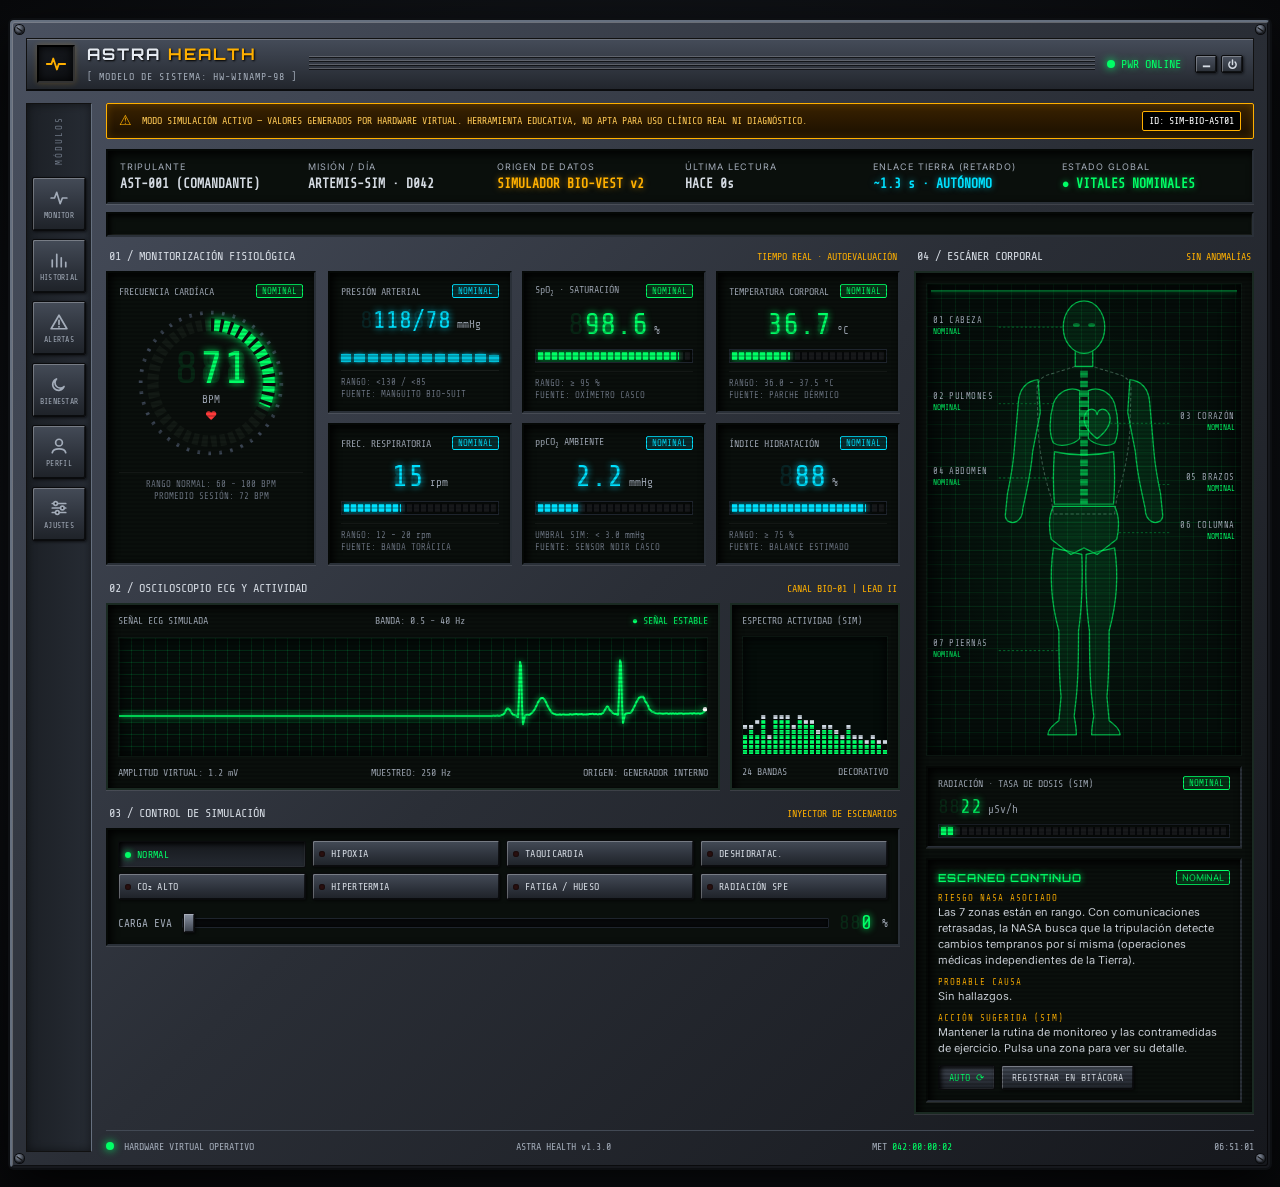
==== frontend/index.html @ 667d8ab6 "Estructura inicial del proyecto y backend FastAPI" ====
<!DOCTYPE html>
<html lang="es">
<head>
    <meta charset="UTF-8">
    <meta name="viewport" content="width=device-width, initial-scale=1.0">
    <meta name="theme-color" content="#111318">
    <title>ASTRA Health | Medical Console</title>

    <link rel="preconnect" href="https://fonts.googleapis.com">
    <link rel="preconnect" href="https://fonts.gstatic.com" crossorigin>
    <link href="https://fonts.googleapis.com/css2?family=Orbitron:wght@400;500;600;700&family=Share+Tech+Mono&family=Inter:wght@400;500;600;700&display=swap" rel="stylesheet">
    <link rel="stylesheet" href="css/styles.css">
</head>

<body>
<main class="desktop">
<section class="console" id="console">
    <i class="screw tl"></i><i class="screw tr"></i><i class="screw bl"></i><i class="screw br"></i>

    <!-- BARRA DE TÍTULO ESTILO WINAMP -->
    <header class="titlebar" id="titlebar">
        <div class="brand">
            <div class="brand-icon" aria-hidden="true">
                <svg viewBox="0 0 24 24" width="22" height="22" fill="none" stroke="currentColor" stroke-width="2" stroke-linecap="round" stroke-linejoin="round"><path d="M2 12h5l2-6 4 12 2-6h7"/></svg>
            </div>
            <div>
                <h1>ASTRA <span>HEALTH</span></h1>
                <small>[ MODELO DE SISTEMA: HW-WINAMP-98 ]</small>
            </div>
        </div>

        <div class="grip" aria-hidden="true"></div>

        <div class="titlebar-right">
            <div class="system-status">
                <span class="status-light"></span>
                <span class="green-text" id="pwr-label">PWR ONLINE</span>
            </div>
            <div class="win-buttons">
                <button class="win-btn" id="btn-shade" type="button" title="Contraer consola" aria-label="Contraer consola" aria-pressed="false">
                    <svg viewBox="0 0 12 12" width="11" height="11"><path d="M2 8h8" stroke="currentColor" stroke-width="2" fill="none"/></svg>
                </button>
                <button class="win-btn" id="btn-power" type="button" title="Encender / apagar pantallas" aria-label="Encender o apagar pantallas" aria-pressed="false">
                    <svg viewBox="0 0 12 12" width="11" height="11" fill="none" stroke="currentColor" stroke-width="1.6" stroke-linecap="round"><path d="M6 1v5"/><path d="M3.2 3.2a4 4 0 1 0 5.6 0"/></svg>
                </button>
            </div>
        </div>
    </header>

    <div class="console-workspace" id="console-workspace">

        <!-- RIEL DE MÓDULOS -->
        <nav class="module-sidebar" aria-label="Módulos del sistema">
            <span class="sidebar-label">MÓDULOS</span>

            <button class="module-button" data-module="monitoring" type="button" title="Monitoreo" aria-label="Monitoreo" aria-pressed="false">
                <svg class="module-icon" viewBox="0 0 16 16" width="18" height="18" fill="none" stroke="currentColor" stroke-width="1.5" stroke-linecap="round" stroke-linejoin="round"><path d="M1 8h3l2-5 3 10 2-5h4"/></svg>
                <span class="sidebar-text">MONITOR</span>
            </button>

            <button class="module-button" data-module="history" type="button" title="Historial" aria-label="Historial" aria-pressed="false">
                <svg class="module-icon" viewBox="0 0 16 16" width="18" height="18" fill="none" stroke="currentColor" stroke-width="1.5" stroke-linecap="round"><path d="M2 14V8M6 14V3M10 14V6M14 14V10"/></svg>
                <span class="sidebar-text">HISTORIAL</span>
            </button>

            <button class="module-button" data-module="alerts" type="button" title="Alertas" aria-label="Alertas" aria-pressed="false">
                <svg class="module-icon" viewBox="0 0 16 16" width="18" height="18" fill="none" stroke="currentColor" stroke-width="1.5" stroke-linecap="round" stroke-linejoin="round"><path d="M8 2l7 12H1z"/><path d="M8 6.5v3.5M8 12v.4"/></svg>
                <span class="sidebar-text">ALERTAS</span>
                <span class="nav-badge" id="alert-count" hidden>0</span>
            </button>

            <button class="module-button" data-module="wellbeing" type="button" title="Bienestar" aria-label="Bienestar" aria-pressed="false">
                <svg class="module-icon" viewBox="0 0 16 16" width="18" height="18" fill="none" stroke="currentColor" stroke-width="1.5" stroke-linecap="round" stroke-linejoin="round"><path d="M12.5 10.2A5.2 5.2 0 1 1 5.8 3.5a4.2 4.2 0 0 0 6.7 6.7z"/></svg>
                <span class="sidebar-text">BIENESTAR</span>
            </button>

            <button class="module-button" data-module="profile" type="button" title="Perfil" aria-label="Perfil" aria-pressed="false">
                <svg class="module-icon" viewBox="0 0 16 16" width="18" height="18" fill="none" stroke="currentColor" stroke-width="1.5" stroke-linecap="round"><circle cx="8" cy="5" r="3"/><path d="M2 14c1-4.5 11-4.5 12 0"/></svg>
                <span class="sidebar-text">PERFIL</span>
            </button>

            <button class="module-button" data-module="settings" type="button" title="Ajustes" aria-label="Ajustes" aria-pressed="false">
                <svg class="module-icon" viewBox="0 0 16 16" width="18" height="18" fill="none" stroke="currentColor" stroke-width="1.5" stroke-linecap="round"><path d="M2 4h12M2 8h12M2 12h12"/><circle cx="5" cy="4" r="1.6" fill="#15191f"/><circle cx="11" cy="8" r="1.6" fill="#15191f"/><circle cx="6.5" cy="12" r="1.6" fill="#15191f"/></svg>
                <span class="sidebar-text">AJUSTES</span>
            </button>
        </nav>

        <!-- CAJÓN LATERAL -->
        <aside class="module-drawer" id="module-drawer" aria-hidden="true" aria-labelledby="drawer-title">
            <header class="drawer-header">
                <div>
                    <small>ASTRA / MÓDULO</small>
                    <h2 id="drawer-title">MÓDULO DEL SISTEMA</h2>
                </div>
                <button class="drawer-close" id="close-drawer" type="button" aria-label="Cerrar módulo">✕</button>
            </header>
            <div class="drawer-content" id="drawer-content"></div>
            <footer class="drawer-footer">
                <span class="status-dot"></span>
                <span>MÓDULO LOCAL</span>
            </footer>
        </aside>

        <!-- PANEL PRINCIPAL -->
        <div class="console-main" id="console-main">

            <div class="simulation-banner">
                <span class="warning-icon" aria-hidden="true">⚠</span>
                <span>MODO SIMULACIÓN ACTIVO — VALORES GENERADOS POR HARDWARE VIRTUAL. HERRAMIENTA EDUCATIVA, NO APTA PARA USO CLÍNICO REAL NI DIAGNÓSTICO.</span>
                <span class="badge-source">ID: SIM-BIO-AST01</span>
            </div>

            <section class="mission-bar" aria-label="Estado de la misión">
                <div><small>TRIPULANTE</small><strong>AST-001 (COMANDANTE)</strong></div>
                <div><small>MISIÓN / DÍA</small><strong>ARTEMIS-SIM · D042</strong></div>
                <div><small>ORIGEN DE DATOS</small><strong class="amber-text">SIMULADOR BIO-VEST v2</strong></div>
                <div><small>ÚLTIMA LECTURA</small><strong id="last-sync-time">HACE 0s</strong></div>
                <div><small>ENLACE TIERRA (RETARDO)</small><strong class="blue-text">~1.3 s · AUTÓNOMO</strong></div>
                <div><small>ESTADO GLOBAL</small><strong id="global-status" class="green-text">● VITALES NOMINALES</strong></div>
            </section>

            <div class="ticker" aria-hidden="true"><div class="ticker-track" id="ticker-track"></div></div>

            <div class="dash-grid">

                <!-- COLUMNA IZQUIERDA -->
                <div class="col-left">

                    <section class="section-block">
                        <div class="section-heading">
                            <span>01 / MONITORIZACIÓN FISIOLÓGICA</span>
                            <span class="section-decoration">TIEMPO REAL · AUTOEVALUACIÓN</span>
                        </div>

                        <div class="monitoring-grid">
                            <article class="metric-card main-gauge-card" data-metric="hr">
                                <div class="metric-header-mini">
                                    <span>FRECUENCIA CARDÍACA</span>
                                    <span class="badge-status" data-badge>NOMINAL</span>
                                </div>
                                <div class="circular-gauge-container">
                                    <svg class="gauge-svg" viewBox="0 0 160 160" aria-hidden="true">
                                        <circle class="gauge-ticks" cx="80" cy="80" r="75" pathLength="100"/>
                                        <circle class="gauge-bg" cx="80" cy="80" r="62" />
                                        <circle class="gauge-progress" id="hr-gauge-circle" cx="80" cy="80" r="62" pathLength="100"/>
                                        <circle class="gauge-segments" cx="80" cy="80" r="62" pathLength="100"/>
                                    </svg>
                                    <div class="gauge-center-content">
                                        <span class="lcd lcd-xl"><span class="lcd-ghost" aria-hidden="true">888</span><span class="lcd-val" id="hr-value">72</span></span>
                                        <span class="gauge-unit">BPM</span>
                                        <span class="gauge-pulse-icon" aria-hidden="true">♥</span>
                                    </div>
                                </div>
                                <div class="metric-meta">
                                    <span>RANGO NORMAL: 60 - 100 BPM</span>
                                    <span id="hr-avg">PROMEDIO 1H: 71 BPM</span>
                                </div>
                            </article>

                            <div class="vitals-subgrid">
                                <article class="metric-card" data-metric="bp" style="--ok: var(--blue-glow)">
                                    <div class="metric-header-mini"><span>PRESIÓN ARTERIAL</span><span class="badge-status" data-badge>NOMINAL</span></div>
                                    <div class="lcd-row">
                                        <span class="lcd"><span class="lcd-ghost" aria-hidden="true">888/888</span><span class="lcd-val"><span id="bp-sys">118</span>/<span id="bp-dia">78</span></span></span>
                                        <span class="lcd-unit">mmHg</span>
                                    </div>
                                    <div class="bar-sparkline" id="bp-spark" aria-label="Tendencia sistólica"></div>
                                    <div class="metric-meta"><span>RANGO: &lt;130 / &lt;85</span><span>FUENTE: MANGUITO BIO-SUIT</span></div>
                                </article>

                                <article class="metric-card" data-metric="spo2">
                                    <div class="metric-header-mini"><span>SpO<sub>2</sub> · SATURACIÓN</span><span class="badge-status" data-badge>NOMINAL</span></div>
                                    <div class="lcd-row">
                                        <span class="lcd"><span class="lcd-ghost" aria-hidden="true">888.8</span><span class="lcd-val" data-lcd>98.5</span></span>
                                        <span class="lcd-unit">%</span>
                                    </div>
                                    <div class="seg-bar"><div class="seg-fill" data-bar></div></div>
                                    <div class="metric-meta"><span>RANGO: ≥ 95 %</span><span>FUENTE: OXÍMETRO CASCO</span></div>
                                </article>

                                <article class="metric-card" data-metric="temp">
                                    <div class="metric-header-mini"><span>TEMPERATURA CORPORAL</span><span class="badge-status" data-badge>NOMINAL</span></div>
                                    <div class="lcd-row">
                                        <span class="lcd"><span class="lcd-ghost" aria-hidden="true">88.8</span><span class="lcd-val" data-lcd>36.7</span></span>
                                        <span class="lcd-unit">°C</span>
                                    </div>
                                    <div class="seg-bar"><div class="seg-fill" data-bar></div></div>
                                    <div class="metric-meta"><span>RANGO: 36.0 - 37.5 °C</span><span>FUENTE: PARCHE DÉRMICO</span></div>
                                </article>

                                <article class="metric-card" data-metric="rr" style="--ok: var(--blue-glow)">
                                    <div class="metric-header-mini"><span>FREC. RESPIRATORIA</span><span class="badge-status" data-badge>NOMINAL</span></div>
                                    <div class="lcd-row">
                                        <span class="lcd"><span class="lcd-ghost" aria-hidden="true">88</span><span class="lcd-val" data-lcd>15</span></span>
                                        <span class="lcd-unit">rpm</span>
                                    </div>
                                    <div class="seg-bar"><div class="seg-fill" data-bar></div></div>
                                    <div class="metric-meta"><span>RANGO: 12 - 20 rpm</span><span>FUENTE: BANDA TORÁCICA</span></div>
                                </article>

                                <article class="metric-card" data-metric="co2" style="--ok: var(--blue-glow)">
                                    <div class="metric-header-mini"><span>ppCO<sub>2</sub> AMBIENTE</span><span class="badge-status" data-badge>NOMINAL</span></div>
                                    <div class="lcd-row">
                                        <span class="lcd"><span class="lcd-ghost" aria-hidden="true">8.8</span><span class="lcd-val" data-lcd>2.2</span></span>
                                        <span class="lcd-unit">mmHg</span>
                                    </div>
                                    <div class="seg-bar"><div class="seg-fill" data-bar></div></div>
                                    <div class="metric-meta"><span>UMBRAL SIM: &lt; 3.0 mmHg</span><span>FUENTE: SENSOR NDIR CASCO</span></div>
                                </article>

                                <article class="metric-card" data-metric="hyd" style="--ok: var(--blue-glow)">
                                    <div class="metric-header-mini"><span>ÍNDICE HIDRATACIÓN</span><span class="badge-status" data-badge>NOMINAL</span></div>
                                    <div class="lcd-row">
                                        <span class="lcd"><span class="lcd-ghost" aria-hidden="true">888</span><span class="lcd-val" data-lcd>88</span></span>
                                        <span class="lcd-unit">%</span>
                                    </div>
                                    <div class="seg-bar"><div class="seg-fill" data-bar></div></div>
                                    <div class="metric-meta"><span>RANGO: ≥ 75 %</span><span>FUENTE: BALANCE ESTIMADO</span></div>
                                </article>
                            </div>
                        </div>
                    </section>

                    <section class="section-block">
                        <div class="section-heading">
                            <span>02 / OSCILOSCOPIO ECG Y ACTIVIDAD</span>
                            <span class="section-decoration">CANAL BIO-01 | LEAD II</span>
                        </div>

                        <div class="scope-row">
                            <div class="monitor-panel" id="ecg-panel">
                                <div class="monitor-header">
                                    <span>SEÑAL ECG SIMULADA</span>
                                    <span>BANDA: 0.5 - 40 Hz</span>
                                    <span class="green-text" id="ecg-state">● SEÑAL ESTABLE</span>
                                </div>
                                <div class="ecg-container"><canvas id="ecg-canvas" aria-label="Electrocardiograma simulado"></canvas></div>
                                <div class="monitor-footer">
                                    <span>AMPLITUD VIRTUAL: 1.2 mV</span>
                                    <span>MUESTREO: 250 Hz</span>
                                    <span>ORIGEN: GENERADOR INTERNO</span>
                                </div>
                            </div>

                            <div class="monitor-panel analyzer-panel">
                                <div class="monitor-header"><span>ESPECTRO ACTIVIDAD (SIM)</span></div>
                                <div class="ecg-container analyzer"><canvas id="bio-canvas" aria-hidden="true"></canvas></div>
                                <div class="monitor-footer"><span>24 BANDAS</span><span>DECORATIVO</span></div>
                            </div>
                        </div>
                    </section>

                    <section class="section-block">
                        <div class="section-heading">
                            <span>03 / CONTROL DE SIMULACIÓN</span>
                            <span class="section-decoration">INYECTOR DE ESCENARIOS</span>
                        </div>

                        <div class="control-panel">
                            <div class="scenario-grid" role="group" aria-label="Escenarios de simulación">
                                <button class="scn-btn is-on" type="button" data-scenario="normal">NORMAL</button>
                                <button class="scn-btn" type="button" data-scenario="hypoxia">HIPOXIA</button>
                                <button class="scn-btn" type="button" data-scenario="tachy">TAQUICARDIA</button>
                                <button class="scn-btn" type="button" data-scenario="dehydration">DESHIDRATAC.</button>
                                <button class="scn-btn" type="button" data-scenario="co2">CO₂ ALTO</button>
                                <button class="scn-btn" type="button" data-scenario="fever">HIPERTERMIA</button>
                                <button class="scn-btn" type="button" data-scenario="fatigue">FATIGA / HUESO</button>
                                <button class="scn-btn" type="button" data-scenario="radiation">RADIACIÓN SPE</button>
                            </div>

                            <div class="eq-row">
                                <label for="eva-slider">CARGA EVA</label>
                                <input type="range" id="eva-slider" class="eq-slider" min="0" max="100" value="0" step="1">
                                <span class="lcd lcd-sm"><span class="lcd-ghost" aria-hidden="true">888</span><span class="lcd-val" id="eva-value">0</span></span><span class="lcd-unit">%</span>
                            </div>
                        </div>
                    </section>
                </div>

                <!-- COLUMNA DERECHA: ESCÁNER CORPORAL -->
                <aside class="col-right" aria-label="Escáner corporal">
                    <section class="section-block">
                        <div class="section-heading">
                            <span>04 / ESCÁNER CORPORAL</span>
                            <span class="section-decoration" id="body-summary">SIN ANOMALÍAS</span>
                        </div>

                        <div class="body-panel monitor-panel">
                            <div class="body-stage" id="body-stage" data-rad="ok">
                                <svg id="body-svg" viewBox="0 0 280 420" role="group" aria-label="Mapa corporal con zonas de riesgo probable">
                                    <rect class="scanline" x="0" y="0" width="280" height="2"/>

                                    <g transform="translate(40,0)">
                                        <!-- silueta decorativa del torso -->
                                        <path class="body-outline" d="M92 70 L66 78 Q58 81 57 90 L58 128 Q60 160 70 190 L72 205 L128 205 L130 190 Q140 160 142 128 L143 90 Q142 81 134 78 L108 70"/>

                                        <!-- 04 ABDOMEN -->
                                        <g class="zone" data-zone="abdomen" tabindex="0" role="button" aria-label="Abdomen y core">
                                            <path class="zone-shape" d="M73 148 Q71 172 73 196 L127 196 Q129 172 127 148 Q100 154 73 148 Z"/>
                                        </g>

                                        <!-- 02 PULMONES -->
                                        <g class="zone" data-zone="lungs" tabindex="0" role="button" aria-label="Pulmones">
                                            <path class="zone-shape" d="M96 92 C88 88 76 92 72 104 C68 118 68 132 72 140 C78 144 90 142 96 136 Z"/>
                                            <path class="zone-shape" d="M104 92 C112 88 124 92 128 104 C132 118 132 132 128 140 C122 144 110 142 104 136 Z"/>
                                        </g>

                                        <!-- 03 CORAZÓN -->
                                        <g class="zone" data-zone="heart" tabindex="0" role="button" aria-label="Corazón">
                                            <path class="zone-shape" d="M112 136 C100 127 98 118 102 112 C106 107 111 109 112 114 C113 109 118 107 122 112 C126 118 124 127 112 136 Z"/>
                                        </g>

                                        <!-- 06 COLUMNA Y CADERA -->
                                        <g class="zone" data-zone="spine" tabindex="0" role="button" aria-label="Columna y cadera">
                                            <path class="zone-shape" d="M72 198 L128 198 Q134 210 130 228 L112 242 L100 236 L88 242 L70 228 Q66 210 72 198 Z"/>
                                            <line class="zone-line" x1="100" y1="74" x2="100" y2="196" stroke-width="7" stroke-dasharray="6 3"/>
                                        </g>

                                        <!-- 05 BRAZOS -->
                                        <g class="zone" data-zone="arms" tabindex="0" role="button" aria-label="Brazos y manos">
                                            <path class="zone-shape" d="M58 82 C48 83 41 90 40 102 L36 148 C35 160 33 172 30 186 L28 206 C28 212 34 214 38 212 C42 210 44 206 44 200 L47 186 C50 172 52 160 53 148 L60 112 Z"/>
                                            <path class="zone-shape" d="M142 82 C152 83 159 90 160 102 L164 148 C165 160 167 172 170 186 L172 206 C172 212 166 214 162 212 C158 210 156 206 156 200 L153 186 C150 172 148 160 147 148 L140 112 Z"/>
                                        </g>

                                        <!-- 07 PIERNAS -->
                                        <g class="zone" data-zone="legs" tabindex="0" role="button" aria-label="Piernas">
                                            <path class="zone-shape" d="M72 236 C68 262 71 290 77 312 C77 332 77 352 79 372 L77 394 C71 399 67 402 67 407 L93 407 C93 400 92 395 91 390 L93 372 C95 352 95 332 95 312 C98 292 99 262 98 242 Z"/>
                                            <path class="zone-shape" d="M128 236 C132 262 129 290 123 312 C123 332 123 352 121 372 L123 394 C129 399 133 402 133 407 L107 407 C107 400 108 395 109 390 L107 372 C105 352 105 332 105 312 C102 292 101 262 102 242 Z"/>
                                        </g>

                                        <!-- 01 CABEZA / OJOS -->
                                        <g class="zone" data-zone="head" tabindex="0" role="button" aria-label="Cabeza y ojos">
                                            <ellipse class="zone-shape" cx="100" cy="34" rx="19" ry="24"/>
                                            <path class="zone-shape" d="M92 56 v14 h16 v-14"/>
                                            <ellipse class="zone-detail" cx="93" cy="32" rx="3.2" ry="1.7"/>
                                            <ellipse class="zone-detail" cx="107" cy="32" rx="3.2" ry="1.7"/>
                                        </g>
                                    </g>

                                    <!-- ETIQUETAS IZQUIERDAS -->
                                    <g class="zone-label" data-zone="head"><line class="leader" x1="62" y1="34" x2="121" y2="34"/><text class="zl-name" x="2" y="30">01 CABEZA</text><text class="zl-state" x="2" y="40">NOMINAL</text></g>
                                    <g class="zone-label" data-zone="lungs"><line class="leader" x1="62" y1="104" x2="112" y2="104"/><text class="zl-name" x="2" y="100">02 PULMONES</text><text class="zl-state" x="2" y="110">NOMINAL</text></g>
                                    <g class="zone-label" data-zone="abdomen"><line class="leader" x1="62" y1="172" x2="113" y2="172"/><text class="zl-name" x="2" y="168">04 ABDOMEN</text><text class="zl-state" x="2" y="178">NOMINAL</text></g>
                                    <g class="zone-label" data-zone="legs"><line class="leader" x1="62" y1="330" x2="117" y2="330"/><text class="zl-name" x="2" y="326">07 PIERNAS</text><text class="zl-state" x="2" y="336">NOMINAL</text></g>

                                    <!-- ETIQUETAS DERECHAS -->
                                    <g class="zone-label" data-zone="heart"><line class="leader" x1="218" y1="122" x2="162" y2="122"/><text class="zl-name" x="278" y="118" text-anchor="end">03 CORAZÓN</text><text class="zl-state" x="278" y="128" text-anchor="end">NOMINAL</text></g>
                                    <g class="zone-label" data-zone="arms"><line class="leader" x1="218" y1="178" x2="208" y2="178"/><text class="zl-name" x="278" y="174" text-anchor="end">05 BRAZOS</text><text class="zl-state" x="278" y="184" text-anchor="end">NOMINAL</text></g>
                                    <g class="zone-label" data-zone="spine"><line class="leader" x1="218" y1="222" x2="170" y2="222"/><text class="zl-name" x="278" y="218" text-anchor="end">06 COLUMNA</text><text class="zl-state" x="278" y="228" text-anchor="end">NOMINAL</text></g>
                                </svg>
                            </div>

                            <!-- RADIACIÓN -->
                            <div class="rad-row" data-metric="dose">
                                <div class="metric-header-mini"><span>RADIACIÓN · TASA DE DOSIS (SIM)</span><span class="badge-status" id="rad-badge" data-badge>NOMINAL</span></div>
                                <div class="lcd-row">
                                    <span class="lcd lcd-sm"><span class="lcd-ghost" aria-hidden="true">8888</span><span class="lcd-val" id="rad-value" data-lcd>22</span></span>
                                    <span class="lcd-unit">µSv/h</span>
                                </div>
                                <div class="seg-bar"><div class="seg-fill" id="rad-bar" data-bar></div></div>
                            </div>

                            <!-- LECTURA DE ZONA -->
                            <div class="zone-readout" id="zone-readout" aria-live="polite">
                                <div class="zr-head">
                                    <strong id="zr-title">ESCANEO CONTINUO</strong>
                                    <span class="badge-status" id="zr-badge">NOMINAL</span>
                                </div>
                                <ul class="zr-list" id="zr-list"></ul>
                                <p class="zr-block"><b>RIESGO NASA ASOCIADO</b><span id="zr-nasa"></span></p>
                                <p class="zr-block"><b>PROBABLE CAUSA</b><span id="zr-cause"></span></p>
                                <p class="zr-block"><b>ACCIÓN SUGERIDA (SIM)</b><span id="zr-action"></span></p>
                                <div class="zr-buttons">
                                    <button class="hw-btn" type="button" id="zone-auto" aria-pressed="true">AUTO ⟳</button>
                                    <button class="hw-btn" type="button" id="zone-log">REGISTRAR EN BITÁCORA</button>
                                </div>
                            </div>
                        </div>
                    </section>
                </aside>
            </div>

            <footer class="console-footer">
                <span><span class="status-dot"></span> HARDWARE VIRTUAL OPERATIVO</span>
                <span>ASTRA HEALTH v1.3.0</span>
                <span>MET <b id="met-clock">042:00:00:00</b></span>
                <span id="system-clock">00:00:00</span>
            </footer>
        </div>

        <div class="standby" id="standby" hidden>STANDBY — PULSE ⏻ PARA ENCENDER</div>
    </div>
</section>
</main>

<script src="js/model.js"></script>
<script src="js/canvas.js"></script>
<script src="js/modules.js"></script>
<script src="js/app.js"></script>
</body>
</html>
---- frontend/css/styles.css ----
/* =========================================================
   ASTRA HEALTH · RETRO-FUTURIST WINAMP CONSOLE
   Un solo sistema de variables. Estado visual vía [data-status]
   (ok | warn | alert) que redefine --c (color de estado).
   Ámbar = precaución · Rojo = alerta · Verde/Cian = nominal.
   ========================================================= */

/* ---------- 1. TOKENS ---------- */
:root {
    --metal-light: #4a5160;
    --metal-base: #2a2e36;
    --metal-dark: #16181d;
    --metal-highlight: #66707f;
    --chassis-border: #0d0f12;

    --lcd-bg: #0a0f0c;
    --lcd-border: #050806;
    --lcd-edge: #2a3038;

    --green-glow: #00ff66;
    --amber-glow: #ffb000;
    --blue-glow: #00e1ff;
    --red-glow: #ff3b3b;

    --text: #d5dbe3;
    --muted: #a3acb9;
    --dim: #6e7785;

    --font-title: 'Orbitron', sans-serif;
    --font-digital: 'Share Tech Mono', ui-monospace, monospace;
    --font-main: 'Inter', system-ui, sans-serif;

    /* bisel reutilizable */
    --bevel-out: inset 1px 1px 0 rgba(255,255,255,.28), inset -1px -1px 0 rgba(0,0,0,.65), 1px 1px 3px rgba(0,0,0,.6);
    --bevel-in: inset 2px 2px 5px #000, inset -1px -1px 0 rgba(255,255,255,.08);
}

/* ---------- 2. BASE ---------- */
* { margin: 0; padding: 0; box-sizing: border-box; }

body {
    min-height: 100vh;
    padding: 20px 10px;
    background: radial-gradient(circle at center, #1b2028 0%, #08090b 100%);
    color: var(--text);
    font-family: var(--font-main);
}

button { font: inherit; color: inherit; }
sub { font-size: .7em; }

:focus-visible { outline: 2px solid var(--amber-glow); outline-offset: 2px; }

.desktop { width: 100%; max-width: 1280px; margin: auto; position: relative; }

.green-text { color: var(--green-glow) !important; text-shadow: 0 0 6px rgba(0,255,102,.55); }
.amber-text { color: var(--amber-glow) !important; text-shadow: 0 0 6px rgba(255,176,0,.55); }
.blue-text  { color: var(--blue-glow)  !important; text-shadow: 0 0 6px rgba(0,225,255,.55); }
.red-text   { color: var(--red-glow)   !important; text-shadow: 0 0 6px rgba(255,59,59,.55); }

/* ---------- 3. CHASIS ---------- */
.console {
    position: relative;
    padding: 16px 14px 14px;
    background: linear-gradient(135deg, var(--metal-light) 0%, var(--metal-base) 50%, var(--metal-dark) 100%);
    border: 2px solid var(--metal-highlight);
    border-bottom-color: var(--metal-dark);
    border-right-color: var(--metal-dark);
    border-radius: 4px;
    box-shadow: 0 0 0 2px var(--chassis-border), 0 20px 50px rgba(0,0,0,.85),
                inset 1px 1px 0 rgba(255,255,255,.25), inset -1px -1px 0 rgba(0,0,0,.7);
}

.screw {
    position: absolute; width: 9px; height: 9px; border-radius: 50%;
    background: radial-gradient(circle at 35% 30%, #8a93a3, #2a2e36 70%);
    box-shadow: 0 0 0 1px #0a0b0d, inset 0 -1px 1px rgba(0,0,0,.6);
}
.screw::after { content: ""; position: absolute; left: 1px; right: 1px; top: 4px; height: 1px; background: #111; transform: rotate(35deg); }
.screw.tl { top: 3px; left: 3px; }  .screw.tr { top: 3px; right: 3px; }
.screw.bl { bottom: 3px; left: 3px; } .screw.br { bottom: 3px; right: 3px; }

/* ---------- 4. BARRA DE TÍTULO ---------- */
.titlebar {
    display: flex; align-items: center; gap: 12px;
    padding: 5px 10px;
    background: linear-gradient(180deg, #454c59 0%, #22262d 100%);
    border: 1px solid #111; border-bottom: 2px solid #0a0b0d;
    box-shadow: inset 0 1px 0 rgba(255,255,255,.22);
}
.brand { display: flex; align-items: center; gap: 12px; }
.brand-icon {
    width: 38px; height: 38px; display: grid; place-items: center;
    color: var(--amber-glow);
    background: linear-gradient(145deg, #181b20, #0c0e11);
    border: 2px solid #333; border-top-color: #000; border-left-color: #000;
    box-shadow: inset 0 0 8px #000, 0 0 6px rgba(255,176,0,.2);
}
.brand h1 { font-family: var(--font-title); font-size: 16px; letter-spacing: 2px; color: #e6ebf2; text-shadow: 1px 1px 2px #000; }
.brand h1 span { color: var(--amber-glow); }
.brand small { color: var(--muted); font-family: var(--font-digital); font-size: 10px; letter-spacing: 1px; }

.grip {
    flex: 1; height: 16px; min-width: 20px;
    background: repeating-linear-gradient(180deg, rgba(255,255,255,.2) 0 1px, rgba(0,0,0,.65) 1px 2px, transparent 2px 4px);
}
.titlebar-right { display: flex; align-items: center; gap: 14px; }
.system-status { font-family: var(--font-digital); font-size: 12px; white-space: nowrap; display: flex; align-items: center; gap: 6px; }

.status-light, .status-dot {
    display: inline-block; width: 8px; height: 8px; border-radius: 50%;
    background: var(--green-glow); box-shadow: 0 0 8px var(--green-glow);
}
.status-light { animation: blink 2s infinite; }

.win-buttons { display: flex; gap: 4px; }
.win-btn {
    width: 22px; height: 18px; display: grid; place-items: center; cursor: pointer;
    background: linear-gradient(180deg, #4a515e, #2a2f37);
    border: 1px solid #0a0b0d; border-radius: 2px; box-shadow: var(--bevel-out);
}
.win-btn:hover { background: linear-gradient(180deg, #59616f, #343a44); }
.win-btn:active, .win-btn[aria-pressed="true"] { box-shadow: var(--bevel-in); background: #15181c; color: var(--amber-glow); }

/* ---------- 5. ÁREA DE TRABAJO: RIEL + CAJÓN + PANEL ---------- */
.console-workspace {
    position: relative;
    display: grid;
    grid-template-columns: 66px 0 minmax(0, 1fr);
    margin-top: 12px;
    min-width: 0;
    transition: grid-template-columns .32s ease;
}
.console-workspace.drawer-open { grid-template-columns: 66px minmax(250px, 300px) minmax(0, 1fr); }

.module-sidebar {
    grid-column: 1; grid-row: 1;
    display: flex; flex-direction: column; align-items: center; gap: 8px;
    padding: 12px 5px;
    background: linear-gradient(90deg, #1c2026, #262b33);
    border: 1px solid #111; border-right: 1px solid var(--metal-highlight);
    box-shadow: inset 0 0 10px rgba(0,0,0,.5);
}
.sidebar-label {
    margin-bottom: 4px; color: var(--dim); font-family: var(--font-digital);
    font-size: 9px; letter-spacing: 2px; writing-mode: vertical-rl; transform: rotate(180deg);
}
.module-button {
    position: relative; width: 100%; min-height: 54px; padding: 6px 2px;
    display: flex; flex-direction: column; align-items: center; justify-content: center; gap: 4px;
    background: linear-gradient(180deg, #444b57 0%, #2c313a 60%, #1e2228 100%);
    border: 1px solid #0a0b0d; border-radius: 2px; cursor: pointer;
    box-shadow: var(--bevel-out); transition: background .05s;
}
.module-button:hover { background: linear-gradient(180deg, #505866 0%, #353b46 100%); }
.module-button:active, .module-button.is-active {
    background: linear-gradient(180deg, #15181c 0%, #252a32 100%);
    box-shadow: var(--bevel-in); transform: translateY(1px);
}
.module-icon { color: var(--muted); }
.module-button.is-active .module-icon { color: var(--amber-glow); filter: drop-shadow(0 0 4px var(--amber-glow)); }
.sidebar-text { color: var(--muted); font-family: var(--font-digital); font-size: 8px; letter-spacing: .3px; }
.nav-badge {
    position: absolute; top: 2px; right: 2px; min-width: 15px; height: 15px; padding: 0 3px;
    display: grid; place-items: center; border-radius: 8px;
    background: var(--amber-glow); color: #000; font: 700 9px var(--font-digital);
    box-shadow: 0 0 6px var(--amber-glow);
}
.nav-badge[hidden] { display: none; }
.nav-badge.is-alert { background: var(--red-glow); box-shadow: 0 0 6px var(--red-glow); color: #fff; }

.module-drawer {
    grid-column: 2; grid-row: 1; min-width: 0; width: 100%; overflow: hidden;
    display: flex; flex-direction: column;
    background: linear-gradient(155deg, #252b34, #15191f 75%);
    border: 0 solid var(--amber-glow);
    opacity: 0; visibility: hidden; pointer-events: none;
    transition: opacity .22s ease, visibility .22s ease;
}
.drawer-open .module-drawer {
    border-left-width: 1px; border-right: 1px solid var(--metal-highlight);
    opacity: 1; visibility: visible; pointer-events: auto;
}
.drawer-header {
    display: flex; justify-content: space-between; align-items: flex-start; gap: 8px;
    padding: 12px; background: #15191f; border-bottom: 1px solid #424954;
}
.drawer-header small { color: var(--muted); font-family: var(--font-digital); font-size: 9px; letter-spacing: 1px; }
.drawer-header h2 { margin-top: 4px; color: var(--amber-glow); font-family: var(--font-title); font-size: 11px; line-height: 1.5; overflow-wrap: anywhere; }
.drawer-close {
    flex: 0 0 24px; width: 24px; height: 24px; display: grid; place-items: center; cursor: pointer;
    background: linear-gradient(180deg, #444b57, #2a2f37); border: 1px solid #0a0b0d; border-radius: 2px;
    color: var(--red-glow); box-shadow: var(--bevel-out);
}
.drawer-close:active { box-shadow: var(--bevel-in); }
.drawer-content { min-width: 0; flex: 1; overflow-y: auto; padding: 14px 12px; line-height: 1.6; max-height: 760px; }
.drawer-content h3 { margin-bottom: 8px; color: var(--text); font-family: var(--font-title); font-size: 12px; }
.drawer-content p { margin-bottom: 10px; color: var(--muted); font-size: 11px; }
.drawer-content .module-note { margin-top: 12px; font-size: 10px; line-height: 1.5; color: var(--dim); }
.drawer-footer { display: flex; align-items: center; gap: 7px; padding: 9px 12px; border-top: 1px solid #424954; color: var(--muted); font-family: var(--font-digital); font-size: 10px; }

/* ---------- 6. PANEL PRINCIPAL ---------- */
.console-main { grid-column: 3; grid-row: 1; min-width: 0; padding-left: 14px; container: main / inline-size; }

.simulation-banner {
    display: flex; align-items: center; gap: 10px; padding: 7px 12px; margin-bottom: 10px;
    background: linear-gradient(180deg, #3a2200 0%, #1a0f00 100%);
    border: 1px solid var(--amber-glow); border-radius: 2px; color: #ffca55;
    font-family: var(--font-digital); font-size: 10px; line-height: 1.4;
    box-shadow: inset 0 0 8px rgba(255,176,0,.2);
}
.warning-icon { font-size: 14px; color: var(--amber-glow); }
.badge-source { margin-left: auto; background: #000; padding: 2px 6px; border: 1px solid var(--amber-glow); color: #fff; border-radius: 2px; white-space: nowrap; }

.mission-bar {
    display: grid; grid-template-columns: repeat(auto-fit, minmax(150px, 1fr)); gap: 10px;
    padding: 10px 12px; margin-bottom: 8px;
}
.mission-bar > div { display: flex; flex-direction: column; gap: 4px; min-width: 0; }
.mission-bar small { color: var(--muted); font-size: 9px; letter-spacing: 1px; }
.mission-bar strong { font-family: var(--font-digital); font-size: 13px; overflow-wrap: anywhere; }

.ticker {
    overflow: hidden; white-space: nowrap; margin-bottom: 12px; padding: 4px 0;
    background: var(--lcd-bg); border: 2px solid var(--lcd-border); border-bottom-color: var(--lcd-edge); border-right-color: var(--lcd-edge);
    box-shadow: var(--bevel-in);
    font-family: var(--font-digital); font-size: 11px; color: var(--green-glow); text-shadow: 0 0 5px rgba(0,255,102,.5);
}
.ticker[data-status="warn"] { color: var(--amber-glow); text-shadow: 0 0 5px rgba(255,176,0,.5); }
.ticker[data-status="alert"] { color: var(--red-glow); text-shadow: 0 0 5px rgba(255,59,59,.5); }
.ticker-track { display: inline-block; padding-left: 100%; animation: ticker 32s linear infinite; }

.dash-grid { display: grid; grid-template-columns: minmax(0, 1fr) 340px; gap: 14px; align-items: start; }
.col-left { min-width: 0; container: left / inline-size; }
.col-right { min-width: 0; }

.section-block { margin-bottom: 16px; }
.section-heading {
    display: flex; justify-content: space-between; align-items: center; gap: 8px;
    margin-bottom: 8px; padding: 0 3px; font-family: var(--font-digital); font-size: 12px; color: var(--text);
}
.section-decoration { color: var(--amber-glow); font-size: 10px; text-align: right; }

/* ---------- 7. PANTALLAS LCD, TARJETAS, MEDIDORES ---------- */
.metric-card, .monitor-panel, .mission-bar, .window-data, .control-panel, .zone-readout, .rad-row {
    background: var(--lcd-bg);
    border: 2px solid var(--lcd-border); border-bottom-color: var(--lcd-edge); border-right-color: var(--lcd-edge);
    box-shadow: inset 3px 3px 8px #000, 0 1px 0 rgba(255,255,255,.1);
    position: relative;
}
.metric-card, .monitor-panel { overflow: hidden; }

/* líneas de escaneo (se desactivan en Ajustes) */
.metric-card::before, .monitor-panel::before {
    content: ""; position: absolute; inset: 0; z-index: 2; pointer-events: none; opacity: .55;
    background: linear-gradient(rgba(18,16,16,0) 50%, rgba(0,0,0,.35) 50%); background-size: 100% 4px;
}

/* color de estado */
.metric-card, .rad-row { --ok: var(--green-glow); --c: var(--ok); }
.zone, .zone-label, .zone-readout { --c: var(--green-glow); }
[data-status="warn"]  { --c: var(--amber-glow); }
[data-status="alert"] { --c: var(--red-glow); }

.metric-card { min-width: 0; padding: 11px; }
.metric-header-mini { display: flex; justify-content: space-between; align-items: center; gap: 6px; font-family: var(--font-digital); font-size: 10px; color: var(--muted); }
.badge-status {
    padding: 1px 5px; border-radius: 2px; font-size: 9px; white-space: nowrap;
    color: var(--c); border: 1px solid var(--c); background: rgba(255,255,255,.04);
    background: color-mix(in srgb, var(--c) 14%, transparent);
}
.metric-meta {
    display: flex; flex-direction: column; gap: 2px; padding-top: 6px; margin-top: 4px;
    border-top: 1px solid rgba(255,255,255,.06); font-family: var(--font-digital); font-size: 9px; color: var(--dim);
}

/* LCD con dígitos fantasma */
.lcd { position: relative; display: inline-block; font-family: var(--font-digital); font-size: 30px; line-height: 1.1; color: var(--c); }
.lcd-ghost { display: block; text-align: right; white-space: nowrap; opacity: .1; }
.lcd-val { position: absolute; right: 0; top: 0; white-space: nowrap; text-shadow: 0 0 7px var(--c); }
.lcd-xl { font-size: 46px; }
.lcd-sm { font-size: 20px; }
[data-metric="bp"] .lcd { font-size: 24px; }
.lcd-row { display: flex; align-items: baseline; justify-content: center; gap: 6px; margin: 10px 0 6px; }
.lcd-unit { font-family: var(--font-digital); font-size: 11px; color: var(--muted); }

/* barra segmentada tipo VU */
.seg-bar {
    height: 14px; padding: 2px; margin: 8px 0; overflow: hidden;
    background: #07090b content-box; border: 1px solid #1e242d; box-shadow: inset 0 0 4px #000;
}
.seg-bar::before { content: ""; display: block; }
.seg-bar { background-image: repeating-linear-gradient(90deg, rgba(255,255,255,.07) 0 5px, transparent 5px 7px); background-clip: content-box; background-origin: content-box; background-color: #07090b; }
.seg-fill {
    height: 100%; width: 0; transition: width .4s ease;
    background: repeating-linear-gradient(90deg, var(--c) 0 5px, transparent 5px 7px);
    filter: drop-shadow(0 0 3px var(--c));
}

.bar-sparkline { display: flex; align-items: flex-end; gap: 3px; height: 20px; margin: 8px 0; }
.bar-sparkline span { flex: 1; min-height: 2px; background: var(--c); box-shadow: 0 0 4px var(--c); opacity: .85; transition: height .3s; }

/* gauge circular segmentado */
.monitoring-grid { display: grid; grid-template-columns: 210px minmax(0, 1fr); gap: 12px; }
.vitals-subgrid { display: grid; grid-template-columns: repeat(3, minmax(0, 1fr)); gap: 10px; }
.main-gauge-card { display: flex; flex-direction: column; align-items: stretch; text-align: center; }
.circular-gauge-container { position: relative; width: 150px; height: 150px; margin: 10px auto; }
.gauge-svg { width: 100%; height: 100%; transform: rotate(-90deg); }
.gauge-ticks { fill: none; stroke: #3a4452; stroke-width: 4; stroke-dasharray: .6 1.9; }
.gauge-bg { fill: none; stroke: #131a15; stroke-width: 12; }
.gauge-progress {
    fill: none; stroke: var(--c); stroke-width: 12; stroke-dasharray: 100; stroke-dashoffset: 35;
    filter: drop-shadow(0 0 5px var(--c)); transition: stroke-dashoffset .5s ease;
}
.gauge-segments { fill: none; stroke: var(--lcd-bg); stroke-width: 14; stroke-dasharray: .9 1.6; }
.gauge-center-content { position: absolute; inset: 0; display: flex; flex-direction: column; align-items: center; justify-content: center; }
.gauge-unit { font-family: var(--font-digital); font-size: 11px; color: var(--muted); }
.gauge-pulse-icon { font-size: 12px; color: var(--red-glow); margin-top: 2px; animation: pulse-heart 1s infinite alternate; }

/* contenedor: adapta la rejilla de métricas al ancho real disponible */
@container left (max-width: 720px) {
    .monitoring-grid { grid-template-columns: 1fr; }
    .scope-row { grid-template-columns: 1fr; }
}
@container left (max-width: 520px) {
    .vitals-subgrid { grid-template-columns: repeat(2, minmax(0, 1fr)); }
}
@container main (max-width: 900px) {
    .dash-grid { grid-template-columns: 1fr; }
    .body-stage svg { max-width: 360px; }
}

/* ---------- 8. OSCILOSCOPIO ---------- */
.scope-row { display: grid; grid-template-columns: minmax(0, 1fr) 170px; gap: 10px; }
.monitor-panel { padding: 10px; border-color: #1a2a22; }
.monitor-header, .monitor-footer { display: flex; justify-content: space-between; gap: 8px; flex-wrap: wrap; font-family: var(--font-digital); font-size: 10px; color: var(--muted); }
.ecg-container {
    height: 120px; margin: 10px 0; overflow: hidden; background-color: #050d0a;
    background-image: linear-gradient(rgba(0,255,102,.12) 1px, transparent 1px), linear-gradient(90deg, rgba(0,255,102,.12) 1px, transparent 1px);
    background-size: 12px 12px; border: 1px solid #0d1a14; box-shadow: inset 0 0 12px #000;
}
.ecg-container canvas { display: block; width: 100%; height: 100%; }
@container left (max-width: 720px) {
    .scope-row { grid-template-columns: 1fr; }
}
.ecg-container.analyzer { background-image: none; }

/* ---------- 9. PANEL DE CONTROL (botones de hardware) ---------- */
.control-panel { padding: 10px; }
.scenario-grid { display: grid; grid-template-columns: repeat(4, minmax(0, 1fr)); gap: 6px; }
.scn-btn, .hw-btn, .tab-btn {
    position: relative; padding: 7px 6px 7px 18px; cursor: pointer; text-align: left;
    font-family: var(--font-digital); font-size: 10px; letter-spacing: .3px; color: var(--text);
    background: linear-gradient(180deg, #444b57 0%, #2c313a 60%, #1e2228 100%);
    border: 1px solid #0a0b0d; border-radius: 2px; box-shadow: var(--bevel-out);
}
.scn-btn::before {
    content: ""; position: absolute; left: 6px; top: 50%; width: 6px; height: 6px; margin-top: -3px;
    border-radius: 50%; background: #2a1010; box-shadow: inset 0 0 2px #000;
}
.scn-btn:hover, .hw-btn:hover, .tab-btn:hover { background: linear-gradient(180deg, #505866 0%, #353b46 100%); }
.scn-btn:active, .hw-btn:active, .tab-btn:active, .scn-btn.is-on, .tab-btn.is-on {
    box-shadow: var(--bevel-in); background: linear-gradient(180deg, #15181c, #252a32); transform: translateY(1px);
}
.scn-btn.is-on { color: var(--amber-glow); }
.scn-btn.is-on::before { background: var(--amber-glow); box-shadow: 0 0 6px var(--amber-glow); }
.scn-btn[data-scenario="normal"].is-on { color: var(--green-glow); }
.scn-btn[data-scenario="normal"].is-on::before { background: var(--green-glow); box-shadow: 0 0 6px var(--green-glow); }
.hw-btn, .tab-btn { padding: 6px 10px; text-align: center; }
.tab-btn.is-on { color: var(--amber-glow); }

.eq-row { display: flex; align-items: center; gap: 10px; margin-top: 12px; font-family: var(--font-digital); font-size: 11px; color: var(--muted); }
.eq-slider { flex: 1; -webkit-appearance: none; appearance: none; height: 10px; background: #07090b; border: 1px solid #1e242d; box-shadow: inset 0 0 4px #000; border-radius: 1px; }
.eq-slider::-webkit-slider-thumb { -webkit-appearance: none; width: 12px; height: 20px; border-radius: 1px; cursor: pointer; background: linear-gradient(180deg, #8a93a3, #3a404b); border: 1px solid #0a0b0d; box-shadow: var(--bevel-out); }
.eq-slider::-moz-range-thumb { width: 12px; height: 20px; border-radius: 1px; cursor: pointer; background: linear-gradient(180deg, #8a93a3, #3a404b); border: 1px solid #0a0b0d; }
.eq-row .lcd { --c: var(--green-glow); }

/* ---------- 10. ESCÁNER CORPORAL ---------- */
.body-panel { padding: 10px; }
.body-stage {
    position: relative; padding: 6px 4px; margin-bottom: 10px; overflow: hidden;
    background-color: #050d0a;
    background-image: radial-gradient(ellipse at center, rgba(0,255,102,.08), transparent 70%),
                      linear-gradient(rgba(0,255,102,.09) 1px, transparent 1px), linear-gradient(90deg, rgba(0,255,102,.09) 1px, transparent 1px);
    background-size: 100% 100%, 14px 14px, 14px 14px;
    border: 1px solid #0d1a14; box-shadow: inset 0 0 20px #000;
}
.body-stage[data-rad="warn"] { box-shadow: inset 0 0 20px #000, inset 0 0 0 2px rgba(255,176,0,.6); }
.body-stage[data-rad="alert"] { animation: rad-pulse 1.1s infinite alternate; }
.body-stage svg { display: block; width: 100%; max-width: 400px; height: auto; margin: 0 auto; }

.scanline { fill: var(--green-glow); opacity: .35; filter: drop-shadow(0 0 3px var(--green-glow)); animation: scan 5s linear infinite; }
.body-outline { fill: none; stroke: #3b5d4c; stroke-width: 1; stroke-dasharray: 3 2; }

.zone { cursor: pointer; outline: none; }
.zone-shape { fill: var(--c); fill-opacity: .08; stroke: var(--c); stroke-opacity: .7; stroke-width: 1.2; stroke-linejoin: round; transition: fill-opacity .2s; }
.zone-detail { fill: var(--c); fill-opacity: .45; stroke: none; }
.zone-line { fill: none; stroke: var(--c); stroke-opacity: .55; }
.zone:hover .zone-shape { fill-opacity: .22; }
.zone:focus-visible .zone-shape { stroke: #fff; stroke-width: 2; }
.zone.is-selected .zone-shape { fill-opacity: .28; stroke-opacity: 1; stroke-width: 2; }
.zone[data-status="warn"] .zone-shape, .zone[data-status="alert"] .zone-shape {
    filter: drop-shadow(0 0 4px var(--c)); animation: zone-pulse 1.4s ease-in-out infinite alternate;
}
.zone[data-status="alert"] .zone-shape { animation-duration: .7s; }

.zone-label { cursor: pointer; }
.zl-name { font: 8px var(--font-digital); fill: var(--muted); letter-spacing: .4px; }
.zl-state { font: 7px var(--font-digital); fill: var(--c); }
.leader { stroke: var(--c); stroke-opacity: .45; stroke-width: .8; stroke-dasharray: 2 2; }
.zone-label.is-selected .zl-name { fill: #fff; }
.zone-label.is-selected .leader { stroke-opacity: 1; }

.rad-row { padding: 8px 10px; margin-bottom: 10px; }
.rad-row .lcd-row { margin: 6px 0 2px; justify-content: flex-start; }
.rad-row .seg-bar { margin: 6px 0 0; }

.zone-readout { padding: 10px; font-size: 11px; }
.zr-head { display: flex; justify-content: space-between; align-items: center; gap: 8px; margin-bottom: 8px; }
.zr-head strong { font-family: var(--font-title); font-size: 11px; color: var(--c); letter-spacing: 1px; text-shadow: 0 0 6px var(--c); }
.zr-list { list-style: none; margin-bottom: 8px; }
.zr-list li { display: grid; grid-template-columns: 1fr auto auto; gap: 8px; padding: 3px 0; border-bottom: 1px solid rgba(144,153,166,.14); font-family: var(--font-digital); font-size: 10px; color: var(--muted); }
.zr-list li b { color: var(--c); font-weight: 400; }
.zr-list li i { font-style: normal; color: var(--c); font-size: 9px; min-width: 70px; text-align: right; }
.zr-block { display: flex; flex-direction: column; gap: 2px; margin-bottom: 8px; font-size: 11px; line-height: 1.45; color: var(--text); }
.zr-block b { font: 400 9px var(--font-digital); letter-spacing: 1px; color: var(--amber-glow); }
.zr-buttons { display: flex; gap: 6px; flex-wrap: wrap; margin-top: 4px; }
.hw-btn[aria-pressed="true"] { box-shadow: var(--bevel-in); color: var(--green-glow); }

/* ---------- 11. WIDGETS DEL CAJÓN (generados por JS) ---------- */
.window-data { display: flex; flex-direction: column; gap: 8px; margin-top: 10px; padding: 10px; color: var(--green-glow); font-family: var(--font-digital); font-size: 11px; overflow-wrap: anywhere; }
.window-data > div { display: flex; flex-direction: column; gap: 2px; padding-bottom: 6px; border-bottom: 1px solid rgba(144,153,166,.15); }
.window-data > div:last-child { padding-bottom: 0; border-bottom: 0; }
.window-data strong { color: var(--c, var(--text)); font-weight: 400; }
.tab-row { display: flex; gap: 4px; flex-wrap: wrap; margin-bottom: 8px; }
.hist-chart { position: relative; height: 110px; display: flex; align-items: flex-end; gap: 2px; padding: 6px 0 0; border-bottom: 1px solid #1e242d; }
.hist-bar { flex: 1; min-width: 2px; background: var(--c, var(--green-glow)); opacity: .8; }
.hist-bar.now { opacity: 1; outline: 1px solid #fff; }
.hist-base { position: absolute; left: 0; right: 0; border-top: 1px dashed rgba(255,255,255,.4); pointer-events: none; }
.hist-stats { display: flex; justify-content: space-between; margin-top: 6px; font-family: var(--font-digital); font-size: 10px; color: var(--muted); }
.alert-card { margin-bottom: 8px; padding: 8px 10px; border-left: 3px solid var(--c, var(--green-glow)); background: var(--lcd-bg); box-shadow: inset 0 0 6px #000; }
.alert-card h4 { margin: 2px 0; font-family: var(--font-title); font-size: 10px; color: var(--c); }
.alert-card small { font-family: var(--font-digital); font-size: 9px; color: var(--muted); }
.alert-card p { margin: 3px 0 0 !important; font-size: 10px !important; }
.log-list { list-style: none; font-family: var(--font-digital); font-size: 10px; color: var(--muted); }
.log-list li { padding: 3px 0; border-bottom: 1px solid rgba(144,153,166,.12); }
.log-list time { color: var(--amber-glow); margin-right: 6px; }
.toggle-row { display: flex; justify-content: space-between; align-items: center; gap: 8px; padding: 7px 0; border-bottom: 1px solid rgba(144,153,166,.15); font-family: var(--font-digital); font-size: 11px; color: var(--text); }
.hw-switch { -webkit-appearance: none; appearance: none; position: relative; width: 36px; height: 16px; cursor: pointer; background: #07090b; border: 1px solid #1e242d; box-shadow: inset 0 0 4px #000; border-radius: 2px; }
.hw-switch::after { content: ""; position: absolute; top: 1px; left: 1px; width: 14px; height: 12px; background: linear-gradient(180deg, #8a93a3, #3a404b); border: 1px solid #0a0b0d; transition: left .1s; }
.hw-switch:checked { background: #0b2a17; }
.hw-switch:checked::after { left: 19px; background: linear-gradient(180deg, #38ff8a, #00a645); }
.meter-line { height: 10px; }

/* ---------- 12. PIE, STANDBY, MODOS ---------- */
.console-footer {
    display: flex; justify-content: space-between; gap: 10px; flex-wrap: wrap; padding-top: 10px;
    border-top: 1px solid #424954; color: var(--muted); font-family: var(--font-digital); font-size: 10px;
}
.console-footer b { color: var(--green-glow); font-weight: 400; }
.console-footer .status-dot { margin-right: 5px; }

.standby {
    position: absolute; inset: 0; z-index: 20; display: grid; place-items: center; text-align: center;
    background: rgba(0,0,0,.82); color: var(--amber-glow); font-family: var(--font-digital); letter-spacing: 3px; font-size: 13px;
}
.standby[hidden] { display: none; }

.console.is-shaded .console-workspace { display: none; }
.console.is-off .status-light { animation: none; background: #4a1010; box-shadow: none; }

/* efectos configurables en Ajustes */
.fx-no-scan .metric-card::before, .fx-no-scan .monitor-panel::before { display: none; }
.fx-no-glow * { text-shadow: none !important; }
.fx-no-glow .gauge-progress, .fx-no-glow .seg-fill, .fx-no-glow .zone-shape { filter: none !important; }
.fx-flicker .metric-card, .fx-flicker .monitor-panel { animation: flicker .18s steps(2) infinite; }

/* ---------- 13. ANIMACIONES ---------- */
@keyframes blink { 50% { opacity: .35; } }
@keyframes pulse-heart { 0% { transform: scale(1); opacity: .6; } 100% { transform: scale(1.3); opacity: 1; text-shadow: 0 0 8px var(--red-glow); } }
@keyframes ticker { to { transform: translateX(-100%); } }
@keyframes scan { 0% { transform: translateY(0); } 100% { transform: translateY(418px); } }
@keyframes zone-pulse { from { fill-opacity: .12; } to { fill-opacity: .42; } }
@keyframes rad-pulse { from { box-shadow: inset 0 0 20px #000, inset 0 0 0 2px rgba(255,59,59,.25); } to { box-shadow: inset 0 0 20px #000, inset 0 0 0 3px rgba(255,59,59,.9); } }
@keyframes flicker { 0% { opacity: 1; } 50% { opacity: .96; } 100% { opacity: 1; } }

/* ---------- 14. RESPONSIVE ---------- */
@media (max-width: 850px) {
    body { padding: 12px 8px; }
    .console-workspace, .console-workspace.drawer-open { grid-template-columns: 58px minmax(0, 1fr); }
    .console-main { grid-column: 2; padding-left: 10px; }
    .module-drawer {
        position: absolute; z-index: 5; top: 0; bottom: 0; left: 58px; width: min(300px, calc(100% - 58px));
        box-shadow: 12px 0 28px rgba(0,0,0,.55); transform: translateX(-12px);
        transition: opacity .22s ease, visibility .22s ease, transform .28s ease;
    }
    .drawer-open .module-drawer { transform: translateX(0); }
    .scenario-grid { grid-template-columns: repeat(2, minmax(0, 1fr)); }
}
@media (max-width: 600px) {
    body { padding: 8px 4px; }
    .console { padding: 12px 8px 10px; }
    .brand small { display: none; }
    .brand h1 { font-size: 14px; }
    .system-status span:last-child { display: none; }
    .console-workspace, .console-workspace.drawer-open { grid-template-columns: 46px minmax(0, 1fr); }
    .module-sidebar { padding: 10px 3px; gap: 6px; }
    .sidebar-text { font-size: 7px; }
    .console-main { padding-left: 8px; }
    .module-drawer { left: 46px; width: min(290px, calc(100% - 46px)); }
    .simulation-banner { flex-wrap: wrap; font-size: 9px; }
    .badge-source { margin-left: 0; }
    .mission-bar { grid-template-columns: repeat(2, minmax(0, 1fr)); }
    .mission-bar strong { font-size: 11px; }
    .section-heading { font-size: 10px; flex-wrap: wrap; }
    .ecg-container { height: 95px; }
}

/* ---------- 15. MOVIMIENTO REDUCIDO ---------- */
@media (prefers-reduced-motion: reduce) {
    *, *::before, *::after { animation: none !important; transition: none !important; }
}
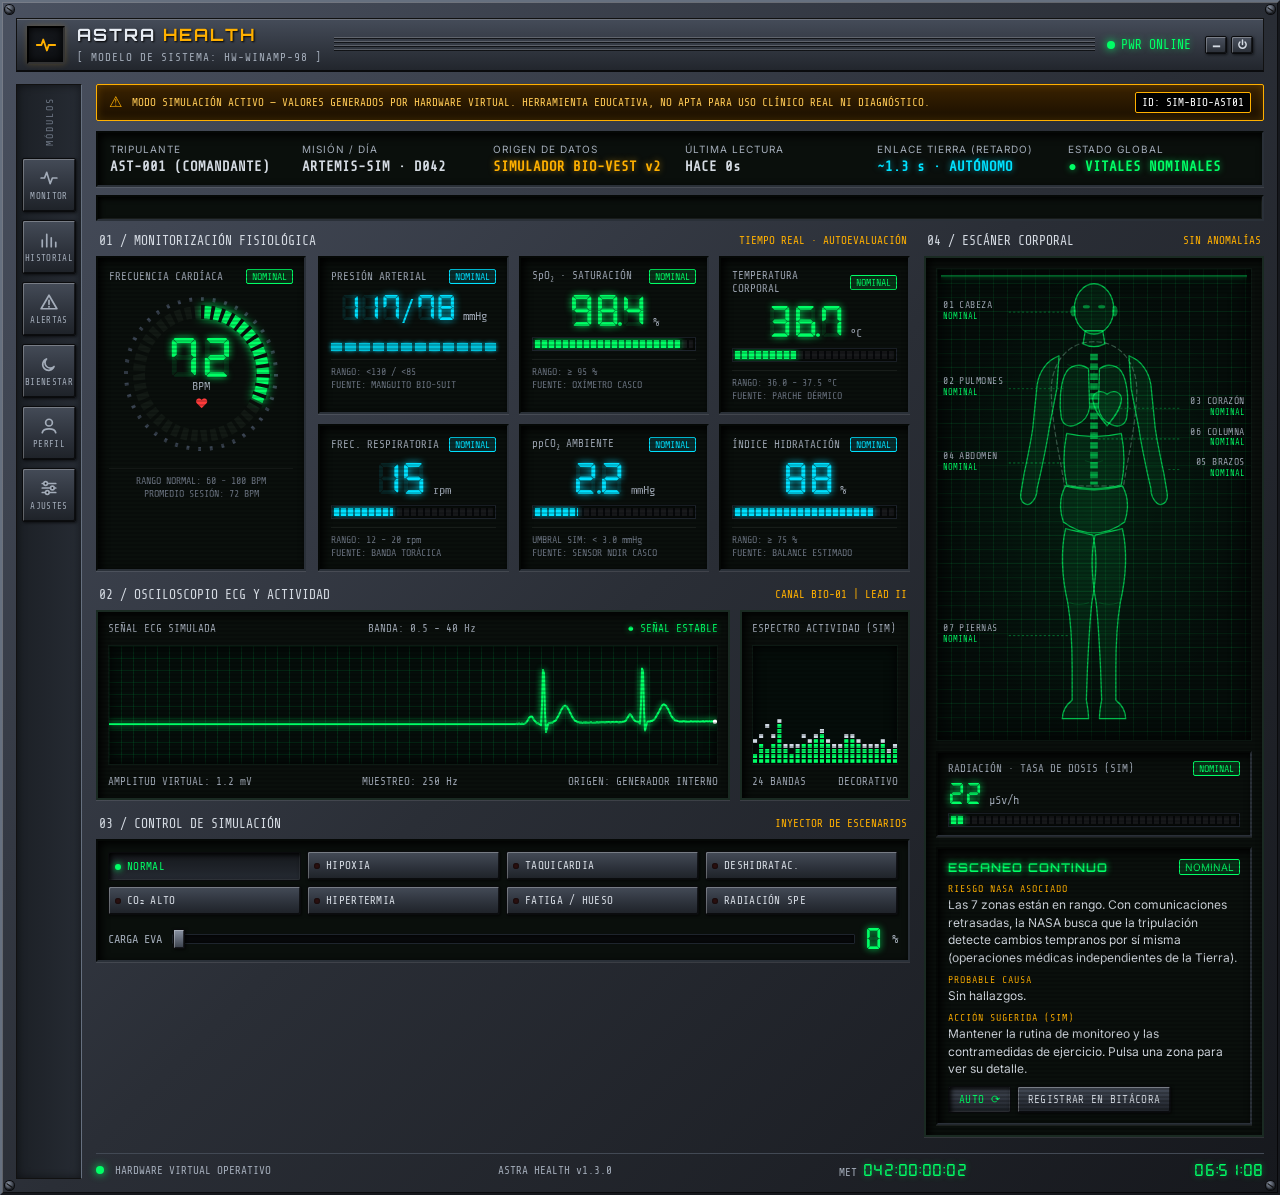
==== commit 5580e33f: "Interfaz Version 2.0" ====
--- a/frontend/index.html
+++ b/frontend/index.html
@@ -146,7 +146,7 @@
                                         <circle class="gauge-segments" cx="80" cy="80" r="62" pathLength="100"/>
                                     </svg>
                                     <div class="gauge-center-content">
-                                        <span class="lcd lcd-xl"><span class="lcd-ghost" aria-hidden="true">888</span><span class="lcd-val" id="hr-value">72</span></span>
+                                        <span class="lcd lcd-xl"><span class="lcd-ghost" aria-hidden="true">88</span><span class="lcd-val" id="hr-value">72</span></span>
                                         <span class="gauge-unit">BPM</span>
                                         <span class="gauge-pulse-icon" aria-hidden="true">♥</span>
                                     </div>
@@ -161,7 +161,7 @@
                                 <article class="metric-card" data-metric="bp" style="--ok: var(--blue-glow)">
                                     <div class="metric-header-mini"><span>PRESIÓN ARTERIAL</span><span class="badge-status" data-badge>NOMINAL</span></div>
                                     <div class="lcd-row">
-                                        <span class="lcd"><span class="lcd-ghost" aria-hidden="true">888/888</span><span class="lcd-val"><span id="bp-sys">118</span>/<span id="bp-dia">78</span></span></span>
+                                        <span class="lcd"><span class="lcd-ghost" aria-hidden="true">888/88</span><span class="lcd-val"><span id="bp-sys">118</span>/<span id="bp-dia">78</span></span></span>
                                         <span class="lcd-unit">mmHg</span>
                                     </div>
                                     <div class="bar-sparkline" id="bp-spark" aria-label="Tendencia sistólica"></div>
@@ -211,7 +211,7 @@
                                 <article class="metric-card" data-metric="hyd" style="--ok: var(--blue-glow)">
                                     <div class="metric-header-mini"><span>ÍNDICE HIDRATACIÓN</span><span class="badge-status" data-badge>NOMINAL</span></div>
                                     <div class="lcd-row">
-                                        <span class="lcd"><span class="lcd-ghost" aria-hidden="true">888</span><span class="lcd-val" data-lcd>88</span></span>
+                                        <span class="lcd"><span class="lcd-ghost" aria-hidden="true">88</span><span class="lcd-val" data-lcd>88</span></span>
                                         <span class="lcd-unit">%</span>
                                     </div>
                                     <div class="seg-bar"><div class="seg-fill" data-bar></div></div>
@@ -271,7 +271,7 @@
                             <div class="eq-row">
                                 <label for="eva-slider">CARGA EVA</label>
                                 <input type="range" id="eva-slider" class="eq-slider" min="0" max="100" value="0" step="1">
-                                <span class="lcd lcd-sm"><span class="lcd-ghost" aria-hidden="true">888</span><span class="lcd-val" id="eva-value">0</span></span><span class="lcd-unit">%</span>
+                                <span class="lcd lcd-sm"><span class="lcd-ghost" aria-hidden="true">8</span><span class="lcd-val" id="eva-value">0</span></span><span class="lcd-unit">%</span>
                             </div>
                         </div>
                     </section>
@@ -292,48 +292,60 @@
 
                                     <g transform="translate(40,0)">
                                         <!-- silueta decorativa del torso -->
-                                        <path class="body-outline" d="M92 70 L66 78 Q58 81 57 90 L58 128 Q60 160 70 190 L72 205 L128 205 L130 190 Q140 160 142 128 L143 90 Q142 81 134 78 L108 70"/>
+                                        <path class="body-outline" d="M100 61 C86 61 76 67 69 77 C63 86 60 98 61 111 C62 133 66 155 70 175 L73 193 L127 193 L130 175 C134 155 138 133 139 111 C140 98 137 86 131 77 C124 67 114 61 100 61 Z"/>
+
+                                        <!-- detalles anatómicos -->
+                                        <g class="body-details" aria-hidden="true">
+                                            <path class="body-detail" d="M76 82 Q88 87 97 85"/>
+                                            <path class="body-detail" d="M124 82 Q112 87 103 85"/>
+                                            <line class="body-detail spine-hint" x1="100" y1="88" x2="100" y2="146"/>
+                                            <path class="body-detail" d="M92 170 Q100 173 108 170"/>
+                                            <path class="body-detail" d="M78 300 Q86 303 95 300"/>
+                                            <path class="body-detail" d="M105 300 Q114 303 122 300"/>
+                                        </g>
 
                                         <!-- 04 ABDOMEN -->
                                         <g class="zone" data-zone="abdomen" tabindex="0" role="button" aria-label="Abdomen y core">
-                                            <path class="zone-shape" d="M73 148 Q71 172 73 196 L127 196 Q129 172 127 148 Q100 154 73 148 Z"/>
+                                            <path class="zone-shape" d="M75 145 Q100 151 125 145 C128 160 128 178 125 192 Q100 199 75 192 C72 178 72 160 75 145 Z"/>
                                         </g>
 
                                         <!-- 02 PULMONES -->
                                         <g class="zone" data-zone="lungs" tabindex="0" role="button" aria-label="Pulmones">
-                                            <path class="zone-shape" d="M96 92 C88 88 76 92 72 104 C68 118 68 132 72 140 C78 144 90 142 96 136 Z"/>
-                                            <path class="zone-shape" d="M104 92 C112 88 124 92 128 104 C132 118 132 132 128 140 C122 144 110 142 104 136 Z"/>
+                                            <path class="zone-shape" d="M95 86 C88 80 77 82 73 92 C69 102 68 118 70 130 C71 137 77 140 84 137 C91 134 95 129 96 121 Z"/>
+                                            <path class="zone-shape" d="M105 86 C112 80 123 82 127 92 C131 102 132 118 130 130 C129 137 123 140 116 137 C109 134 105 129 104 121 Z"/>
                                         </g>
 
                                         <!-- 03 CORAZÓN -->
                                         <g class="zone" data-zone="heart" tabindex="0" role="button" aria-label="Corazón">
-                                            <path class="zone-shape" d="M112 136 C100 127 98 118 102 112 C106 107 111 109 112 114 C113 109 118 107 122 112 C126 118 124 127 112 136 Z"/>
+                                            <path class="zone-shape" d="M112 109 C105 104 98 108 99 115 C100 124 107 132 112 138 C117 132 124 124 125 115 C126 108 119 104 112 109 Z"/>
                                         </g>
 
                                         <!-- 06 COLUMNA Y CADERA -->
                                         <g class="zone" data-zone="spine" tabindex="0" role="button" aria-label="Columna y cadera">
-                                            <path class="zone-shape" d="M72 198 L128 198 Q134 210 130 228 L112 242 L100 236 L88 242 L70 228 Q66 210 72 198 Z"/>
-                                            <line class="zone-line" x1="100" y1="74" x2="100" y2="196" stroke-width="7" stroke-dasharray="6 3"/>
+                                            <path class="zone-shape" d="M74 193 Q100 200 126 193 C131 202 132 214 128 226 C119 233 110 236 100 236 C90 236 81 233 72 226 C68 214 69 202 74 193 Z"/>
+                                            <line class="zone-line" x1="100" y1="72" x2="100" y2="192" stroke-width="7" stroke-dasharray="6 3"/>
                                         </g>
 
                                         <!-- 05 BRAZOS -->
                                         <g class="zone" data-zone="arms" tabindex="0" role="button" aria-label="Brazos y manos">
-                                            <path class="zone-shape" d="M58 82 C48 83 41 90 40 102 L36 148 C35 160 33 172 30 186 L28 206 C28 212 34 214 38 212 C42 210 44 206 44 200 L47 186 C50 172 52 160 53 148 L60 112 Z"/>
-                                            <path class="zone-shape" d="M142 82 C152 83 159 90 160 102 L164 148 C165 160 167 172 170 186 L172 206 C172 212 166 214 162 212 C158 210 156 206 156 200 L153 186 C150 172 148 160 147 148 L140 112 Z"/>
+                                            <path class="zone-shape" d="M68 74 C57 78 50 88 48 100 L44 140 C42 154 39 168 36 182 L33 200 C32 208 38 212 42 209 C46 206 48 201 48 195 L51 182 C54 168 57 154 59 140 L66 104 Z"/>
+                                            <path class="zone-shape" d="M132 74 C143 78 150 88 152 100 L156 140 C158 154 161 168 164 182 L167 200 C168 208 162 212 158 209 C154 206 152 201 152 195 L149 182 C146 168 143 154 141 140 L134 104 Z"/>
                                         </g>
 
                                         <!-- 07 PIERNAS -->
                                         <g class="zone" data-zone="legs" tabindex="0" role="button" aria-label="Piernas">
-                                            <path class="zone-shape" d="M72 236 C68 262 71 290 77 312 C77 332 77 352 79 372 L77 394 C71 399 67 402 67 407 L93 407 C93 400 92 395 91 390 L93 372 C95 352 95 332 95 312 C98 292 99 262 98 242 Z"/>
-                                            <path class="zone-shape" d="M128 236 C132 262 129 290 123 312 C123 332 123 352 121 372 L123 394 C129 399 133 402 133 407 L107 407 C107 400 108 395 109 390 L107 372 C105 352 105 332 105 312 C102 292 101 262 102 242 Z"/>
+                                            <path class="zone-shape" d="M74 232 C69 254 71 278 76 300 C79 318 80 340 80 360 L80 389 C75 393 71 398 71 406 L95 406 C95 399 94 394 93 389 L94 360 C95 340 96 318 98 300 C102 278 103 254 99 238 Z"/>
+                                            <path class="zone-shape" d="M126 232 C131 254 129 278 124 300 C121 318 120 340 120 360 L120 389 C125 393 129 398 129 406 L105 406 C105 399 106 394 107 389 L106 360 C105 340 104 318 102 300 C98 278 97 254 101 238 Z"/>
                                         </g>
 
                                         <!-- 01 CABEZA / OJOS -->
                                         <g class="zone" data-zone="head" tabindex="0" role="button" aria-label="Cabeza y ojos">
-                                            <ellipse class="zone-shape" cx="100" cy="34" rx="19" ry="24"/>
-                                            <path class="zone-shape" d="M92 56 v14 h16 v-14"/>
-                                            <ellipse class="zone-detail" cx="93" cy="32" rx="3.2" ry="1.7"/>
-                                            <ellipse class="zone-detail" cx="107" cy="32" rx="3.2" ry="1.7"/>
+                                            <ellipse class="zone-shape" cx="100" cy="31" rx="18" ry="23"/>
+                                            <path class="zone-shape" d="M92 51 L90 63 Q100 68 110 63 L108 51 Z"/>
+                                            <ellipse class="zone-detail" cx="81" cy="33" rx="2.6" ry="5"/>
+                                            <ellipse class="zone-detail" cx="119" cy="33" rx="2.6" ry="5"/>
+                                            <ellipse class="zone-detail" cx="93" cy="29" rx="3.2" ry="1.7"/>
+                                            <ellipse class="zone-detail" cx="107" cy="29" rx="3.2" ry="1.7"/>
                                         </g>
                                     </g>
 
@@ -346,7 +358,7 @@
                                     <!-- ETIQUETAS DERECHAS -->
                                     <g class="zone-label" data-zone="heart"><line class="leader" x1="218" y1="122" x2="162" y2="122"/><text class="zl-name" x="278" y="118" text-anchor="end">03 CORAZÓN</text><text class="zl-state" x="278" y="128" text-anchor="end">NOMINAL</text></g>
                                     <g class="zone-label" data-zone="arms"><line class="leader" x1="218" y1="178" x2="208" y2="178"/><text class="zl-name" x="278" y="174" text-anchor="end">05 BRAZOS</text><text class="zl-state" x="278" y="184" text-anchor="end">NOMINAL</text></g>
-                                    <g class="zone-label" data-zone="spine"><line class="leader" x1="218" y1="222" x2="170" y2="222"/><text class="zl-name" x="278" y="218" text-anchor="end">06 COLUMNA</text><text class="zl-state" x="278" y="228" text-anchor="end">NOMINAL</text></g>
+                                    <g class="zone-label" data-zone="spine"><line class="leader" x1="218" y1="150" x2="142" y2="150"/><text class="zl-name" x="278" y="146" text-anchor="end">06 COLUMNA</text><text class="zl-state" x="278" y="156" text-anchor="end">NOMINAL</text></g>
                                 </svg>
                             </div>
 
@@ -354,7 +366,7 @@
                             <div class="rad-row" data-metric="dose">
                                 <div class="metric-header-mini"><span>RADIACIÓN · TASA DE DOSIS (SIM)</span><span class="badge-status" id="rad-badge" data-badge>NOMINAL</span></div>
                                 <div class="lcd-row">
-                                    <span class="lcd lcd-sm"><span class="lcd-ghost" aria-hidden="true">8888</span><span class="lcd-val" id="rad-value" data-lcd>22</span></span>
+                                    <span class="lcd lcd-sm"><span class="lcd-ghost" aria-hidden="true">88</span><span class="lcd-val" id="rad-value" data-lcd>22</span></span>
                                     <span class="lcd-unit">µSv/h</span>
                                 </div>
                                 <div class="seg-bar"><div class="seg-fill" id="rad-bar" data-bar></div></div>
--- a/frontend/css/styles.css
+++ b/frontend/css/styles.css
@@ -4,6 +4,15 @@
    (ok | warn | alert) que redefine --c (color de estado).
    Ámbar = precaución · Rojo = alerta · Verde/Cian = nominal.
    ========================================================= */
+
+/* ---------- 0. FUENTE DE SIETE SEGMENTOS ---------- */
+@font-face {
+    font-family: 'DSEG7';
+    src: url('../fonts/DSEG7Classic-Bold.woff2') format('woff2');
+    font-weight: 400;
+    font-style: normal;
+    font-display: swap;
+}
 
 /* ---------- 1. TOKENS ---------- */
 :root {
@@ -28,6 +37,7 @@
 
     --font-title: 'Orbitron', sans-serif;
     --font-digital: 'Share Tech Mono', ui-monospace, monospace;
+    --font-seg: 'DSEG7', 'Share Tech Mono', ui-monospace, monospace;
     --font-main: 'Inter', system-ui, sans-serif;
 
     /* bisel reutilizable */
@@ -38,12 +48,16 @@
 /* ---------- 2. BASE ---------- */
 * { margin: 0; padding: 0; box-sizing: border-box; }
 
+html { height: 100%; }
+
 body {
     min-height: 100vh;
-    padding: 20px 10px;
+    padding: 0;
     background: radial-gradient(circle at center, #1b2028 0%, #08090b 100%);
     color: var(--text);
     font-family: var(--font-main);
+    display: flex;
+    flex-direction: column;
 }
 
 button { font: inherit; color: inherit; }
@@ -51,7 +65,7 @@
 
 :focus-visible { outline: 2px solid var(--amber-glow); outline-offset: 2px; }
 
-.desktop { width: 100%; max-width: 1280px; margin: auto; position: relative; }
+.desktop { width: 100%; max-width: none; margin: 0; position: relative; flex: 1; display: flex; align-items: flex-start; }
 
 .green-text { color: var(--green-glow) !important; text-shadow: 0 0 6px rgba(0,255,102,.55); }
 .amber-text { color: var(--amber-glow) !important; text-shadow: 0 0 6px rgba(255,176,0,.55); }
@@ -61,12 +75,16 @@
 /* ---------- 3. CHASIS ---------- */
 .console {
     position: relative;
+    width: 100%;
+    min-height: 100vh;
     padding: 16px 14px 14px;
+    display: flex;
+    flex-direction: column;
     background: linear-gradient(135deg, var(--metal-light) 0%, var(--metal-base) 50%, var(--metal-dark) 100%);
     border: 2px solid var(--metal-highlight);
     border-bottom-color: var(--metal-dark);
     border-right-color: var(--metal-dark);
-    border-radius: 4px;
+    border-radius: 0;
     box-shadow: 0 0 0 2px var(--chassis-border), 0 20px 50px rgba(0,0,0,.85),
                 inset 1px 1px 0 rgba(255,255,255,.25), inset -1px -1px 0 rgba(0,0,0,.7);
 }
@@ -96,16 +114,16 @@
     border: 2px solid #333; border-top-color: #000; border-left-color: #000;
     box-shadow: inset 0 0 8px #000, 0 0 6px rgba(255,176,0,.2);
 }
-.brand h1 { font-family: var(--font-title); font-size: 16px; letter-spacing: 2px; color: #e6ebf2; text-shadow: 1px 1px 2px #000; }
+.brand h1 { font-family: var(--font-title); font-size: 17px; letter-spacing: 2px; color: #e6ebf2; text-shadow: 1px 1px 2px #000; }
 .brand h1 span { color: var(--amber-glow); }
-.brand small { color: var(--muted); font-family: var(--font-digital); font-size: 10px; letter-spacing: 1px; }
+.brand small { color: var(--muted); font-family: var(--font-digital); font-size: 11px; letter-spacing: 1px; }
 
 .grip {
     flex: 1; height: 16px; min-width: 20px;
     background: repeating-linear-gradient(180deg, rgba(255,255,255,.2) 0 1px, rgba(0,0,0,.65) 1px 2px, transparent 2px 4px);
 }
 .titlebar-right { display: flex; align-items: center; gap: 14px; }
-.system-status { font-family: var(--font-digital); font-size: 12px; white-space: nowrap; display: flex; align-items: center; gap: 6px; }
+.system-status { font-family: var(--font-digital); font-size: 13px; white-space: nowrap; display: flex; align-items: center; gap: 6px; }
 
 .status-light, .status-dot {
     display: inline-block; width: 8px; height: 8px; border-radius: 50%;
@@ -127,6 +145,7 @@
     position: relative;
     display: grid;
     grid-template-columns: 66px 0 minmax(0, 1fr);
+    flex: 1;
     margin-top: 12px;
     min-width: 0;
     transition: grid-template-columns .32s ease;
@@ -143,7 +162,7 @@
 }
 .sidebar-label {
     margin-bottom: 4px; color: var(--dim); font-family: var(--font-digital);
-    font-size: 9px; letter-spacing: 2px; writing-mode: vertical-rl; transform: rotate(180deg);
+    font-size: 10px; letter-spacing: 2px; writing-mode: vertical-rl; transform: rotate(180deg);
 }
 .module-button {
     position: relative; width: 100%; min-height: 54px; padding: 6px 2px;
@@ -159,11 +178,11 @@
 }
 .module-icon { color: var(--muted); }
 .module-button.is-active .module-icon { color: var(--amber-glow); filter: drop-shadow(0 0 4px var(--amber-glow)); }
-.sidebar-text { color: var(--muted); font-family: var(--font-digital); font-size: 8px; letter-spacing: .3px; }
+.sidebar-text { color: var(--muted); font-family: var(--font-digital); font-size: 9px; letter-spacing: .3px; }
 .nav-badge {
     position: absolute; top: 2px; right: 2px; min-width: 15px; height: 15px; padding: 0 3px;
     display: grid; place-items: center; border-radius: 8px;
-    background: var(--amber-glow); color: #000; font: 700 9px var(--font-digital);
+    background: var(--amber-glow); color: #000; font: 700 10px var(--font-digital);
     box-shadow: 0 0 6px var(--amber-glow);
 }
 .nav-badge[hidden] { display: none; }
@@ -185,8 +204,8 @@
     display: flex; justify-content: space-between; align-items: flex-start; gap: 8px;
     padding: 12px; background: #15191f; border-bottom: 1px solid #424954;
 }
-.drawer-header small { color: var(--muted); font-family: var(--font-digital); font-size: 9px; letter-spacing: 1px; }
-.drawer-header h2 { margin-top: 4px; color: var(--amber-glow); font-family: var(--font-title); font-size: 11px; line-height: 1.5; overflow-wrap: anywhere; }
+.drawer-header small { color: var(--muted); font-family: var(--font-digital); font-size: 10px; letter-spacing: 1px; }
+.drawer-header h2 { margin-top: 4px; color: var(--amber-glow); font-family: var(--font-title); font-size: 12px; line-height: 1.5; overflow-wrap: anywhere; }
 .drawer-close {
     flex: 0 0 24px; width: 24px; height: 24px; display: grid; place-items: center; cursor: pointer;
     background: linear-gradient(180deg, #444b57, #2a2f37); border: 1px solid #0a0b0d; border-radius: 2px;
@@ -194,22 +213,25 @@
 }
 .drawer-close:active { box-shadow: var(--bevel-in); }
 .drawer-content { min-width: 0; flex: 1; overflow-y: auto; padding: 14px 12px; line-height: 1.6; max-height: 760px; }
-.drawer-content h3 { margin-bottom: 8px; color: var(--text); font-family: var(--font-title); font-size: 12px; }
-.drawer-content p { margin-bottom: 10px; color: var(--muted); font-size: 11px; }
-.drawer-content .module-note { margin-top: 12px; font-size: 10px; line-height: 1.5; color: var(--dim); }
-.drawer-footer { display: flex; align-items: center; gap: 7px; padding: 9px 12px; border-top: 1px solid #424954; color: var(--muted); font-family: var(--font-digital); font-size: 10px; }
+.drawer-content h3 { margin-bottom: 8px; color: var(--text); font-family: var(--font-title); font-size: 13px; }
+.drawer-content p { margin-bottom: 10px; color: var(--muted); font-size: 12px; }
+.drawer-content .module-note { margin-top: 12px; font-size: 11px; line-height: 1.5; color: var(--dim); }
+.drawer-footer { display: flex; align-items: center; gap: 7px; padding: 9px 12px; border-top: 1px solid #424954; color: var(--muted); font-family: var(--font-digital); font-size: 11px; }
 
 /* ---------- 6. PANEL PRINCIPAL ---------- */
-.console-main { grid-column: 3; grid-row: 1; min-width: 0; padding-left: 14px; container: main / inline-size; }
+.console-main {
+    grid-column: 3; grid-row: 1; min-width: 0; padding-left: 14px;
+    display: flex; flex-direction: column; container: main / inline-size;
+}
 
 .simulation-banner {
     display: flex; align-items: center; gap: 10px; padding: 7px 12px; margin-bottom: 10px;
     background: linear-gradient(180deg, #3a2200 0%, #1a0f00 100%);
     border: 1px solid var(--amber-glow); border-radius: 2px; color: #ffca55;
-    font-family: var(--font-digital); font-size: 10px; line-height: 1.4;
+    font-family: var(--font-digital); font-size: 11px; line-height: 1.4;
     box-shadow: inset 0 0 8px rgba(255,176,0,.2);
 }
-.warning-icon { font-size: 14px; color: var(--amber-glow); }
+.warning-icon { font-size: 15px; color: var(--amber-glow); }
 .badge-source { margin-left: auto; background: #000; padding: 2px 6px; border: 1px solid var(--amber-glow); color: #fff; border-radius: 2px; white-space: nowrap; }
 
 .mission-bar {
@@ -217,14 +239,14 @@
     padding: 10px 12px; margin-bottom: 8px;
 }
 .mission-bar > div { display: flex; flex-direction: column; gap: 4px; min-width: 0; }
-.mission-bar small { color: var(--muted); font-size: 9px; letter-spacing: 1px; }
-.mission-bar strong { font-family: var(--font-digital); font-size: 13px; overflow-wrap: anywhere; }
+.mission-bar small { color: var(--muted); font-size: 10px; letter-spacing: 1px; }
+.mission-bar strong { font-family: var(--font-digital); font-size: 14px; overflow-wrap: anywhere; }
 
 .ticker {
     overflow: hidden; white-space: nowrap; margin-bottom: 12px; padding: 4px 0;
     background: var(--lcd-bg); border: 2px solid var(--lcd-border); border-bottom-color: var(--lcd-edge); border-right-color: var(--lcd-edge);
     box-shadow: var(--bevel-in);
-    font-family: var(--font-digital); font-size: 11px; color: var(--green-glow); text-shadow: 0 0 5px rgba(0,255,102,.5);
+    font-family: var(--font-digital); font-size: 12px; color: var(--green-glow); text-shadow: 0 0 5px rgba(0,255,102,.5);
 }
 .ticker[data-status="warn"] { color: var(--amber-glow); text-shadow: 0 0 5px rgba(255,176,0,.5); }
 .ticker[data-status="alert"] { color: var(--red-glow); text-shadow: 0 0 5px rgba(255,59,59,.5); }
@@ -237,9 +259,9 @@
 .section-block { margin-bottom: 16px; }
 .section-heading {
     display: flex; justify-content: space-between; align-items: center; gap: 8px;
-    margin-bottom: 8px; padding: 0 3px; font-family: var(--font-digital); font-size: 12px; color: var(--text);
-}
-.section-decoration { color: var(--amber-glow); font-size: 10px; text-align: right; }
+    margin-bottom: 8px; padding: 0 3px; font-family: var(--font-digital); font-size: 13px; color: var(--text);
+}
+.section-decoration { color: var(--amber-glow); font-size: 11px; text-align: right; }
 
 /* ---------- 7. PANTALLAS LCD, TARJETAS, MEDIDORES ---------- */
 .metric-card, .monitor-panel, .mission-bar, .window-data, .control-panel, .zone-readout, .rad-row {
@@ -263,26 +285,26 @@
 [data-status="alert"] { --c: var(--red-glow); }
 
 .metric-card { min-width: 0; padding: 11px; }
-.metric-header-mini { display: flex; justify-content: space-between; align-items: center; gap: 6px; font-family: var(--font-digital); font-size: 10px; color: var(--muted); }
+.metric-header-mini { display: flex; justify-content: space-between; align-items: center; gap: 6px; font-family: var(--font-digital); font-size: 11px; color: var(--muted); }
 .badge-status {
-    padding: 1px 5px; border-radius: 2px; font-size: 9px; white-space: nowrap;
+    padding: 1px 5px; border-radius: 2px; font-size: 10px; white-space: nowrap;
     color: var(--c); border: 1px solid var(--c); background: rgba(255,255,255,.04);
     background: color-mix(in srgb, var(--c) 14%, transparent);
 }
 .metric-meta {
     display: flex; flex-direction: column; gap: 2px; padding-top: 6px; margin-top: 4px;
-    border-top: 1px solid rgba(255,255,255,.06); font-family: var(--font-digital); font-size: 9px; color: var(--dim);
+    border-top: 1px solid rgba(255,255,255,.06); font-family: var(--font-digital); font-size: 10px; color: var(--dim);
 }
 
 /* LCD con dígitos fantasma */
-.lcd { position: relative; display: inline-block; font-family: var(--font-digital); font-size: 30px; line-height: 1.1; color: var(--c); }
+.lcd { position: relative; display: inline-block; font-family: var(--font-seg); font-size: 31px; line-height: 1.1; color: var(--c); letter-spacing: .02em; font-variant-numeric: tabular-nums; }
 .lcd-ghost { display: block; text-align: right; white-space: nowrap; opacity: .1; }
 .lcd-val { position: absolute; right: 0; top: 0; white-space: nowrap; text-shadow: 0 0 7px var(--c); }
-.lcd-xl { font-size: 46px; }
-.lcd-sm { font-size: 20px; }
-[data-metric="bp"] .lcd { font-size: 24px; }
+.lcd-xl { font-size: 39px; }
+.lcd-sm { font-size: 21px; }
+[data-metric="bp"] .lcd { font-size: 25px; }
 .lcd-row { display: flex; align-items: baseline; justify-content: center; gap: 6px; margin: 10px 0 6px; }
-.lcd-unit { font-family: var(--font-digital); font-size: 11px; color: var(--muted); }
+.lcd-unit { font-family: var(--font-digital); font-size: 12px; color: var(--muted); }
 
 /* barra segmentada tipo VU */
 .seg-bar {
@@ -304,7 +326,7 @@
 .monitoring-grid { display: grid; grid-template-columns: 210px minmax(0, 1fr); gap: 12px; }
 .vitals-subgrid { display: grid; grid-template-columns: repeat(3, minmax(0, 1fr)); gap: 10px; }
 .main-gauge-card { display: flex; flex-direction: column; align-items: stretch; text-align: center; }
-.circular-gauge-container { position: relative; width: 150px; height: 150px; margin: 10px auto; }
+.circular-gauge-container { position: relative; width: 160px; height: 160px; margin: 10px auto; }
 .gauge-svg { width: 100%; height: 100%; transform: rotate(-90deg); }
 .gauge-ticks { fill: none; stroke: #3a4452; stroke-width: 4; stroke-dasharray: .6 1.9; }
 .gauge-bg { fill: none; stroke: #131a15; stroke-width: 12; }
@@ -314,8 +336,11 @@
 }
 .gauge-segments { fill: none; stroke: var(--lcd-bg); stroke-width: 14; stroke-dasharray: .9 1.6; }
 .gauge-center-content { position: absolute; inset: 0; display: flex; flex-direction: column; align-items: center; justify-content: center; }
-.gauge-unit { font-family: var(--font-digital); font-size: 11px; color: var(--muted); }
-.gauge-pulse-icon { font-size: 12px; color: var(--red-glow); margin-top: 2px; animation: pulse-heart 1s infinite alternate; }
+.gauge-center-content .lcd { text-align: center; }
+.gauge-center-content .lcd-ghost { text-align: center; }
+.gauge-center-content .lcd-val { left: 0; right: 0; text-align: center; }
+.gauge-unit { font-family: var(--font-digital); font-size: 12px; color: var(--muted); }
+.gauge-pulse-icon { font-size: 13px; color: var(--red-glow); margin-top: 2px; animation: pulse-heart 1s infinite alternate; }
 
 /* contenedor: adapta la rejilla de métricas al ancho real disponible */
 @container left (max-width: 720px) {
@@ -333,7 +358,7 @@
 /* ---------- 8. OSCILOSCOPIO ---------- */
 .scope-row { display: grid; grid-template-columns: minmax(0, 1fr) 170px; gap: 10px; }
 .monitor-panel { padding: 10px; border-color: #1a2a22; }
-.monitor-header, .monitor-footer { display: flex; justify-content: space-between; gap: 8px; flex-wrap: wrap; font-family: var(--font-digital); font-size: 10px; color: var(--muted); }
+.monitor-header, .monitor-footer { display: flex; justify-content: space-between; gap: 8px; flex-wrap: wrap; font-family: var(--font-digital); font-size: 11px; color: var(--muted); }
 .ecg-container {
     height: 120px; margin: 10px 0; overflow: hidden; background-color: #050d0a;
     background-image: linear-gradient(rgba(0,255,102,.12) 1px, transparent 1px), linear-gradient(90deg, rgba(0,255,102,.12) 1px, transparent 1px);
@@ -350,7 +375,7 @@
 .scenario-grid { display: grid; grid-template-columns: repeat(4, minmax(0, 1fr)); gap: 6px; }
 .scn-btn, .hw-btn, .tab-btn {
     position: relative; padding: 7px 6px 7px 18px; cursor: pointer; text-align: left;
-    font-family: var(--font-digital); font-size: 10px; letter-spacing: .3px; color: var(--text);
+    font-family: var(--font-digital); font-size: 11px; letter-spacing: .3px; color: var(--text);
     background: linear-gradient(180deg, #444b57 0%, #2c313a 60%, #1e2228 100%);
     border: 1px solid #0a0b0d; border-radius: 2px; box-shadow: var(--bevel-out);
 }
@@ -369,7 +394,7 @@
 .hw-btn, .tab-btn { padding: 6px 10px; text-align: center; }
 .tab-btn.is-on { color: var(--amber-glow); }
 
-.eq-row { display: flex; align-items: center; gap: 10px; margin-top: 12px; font-family: var(--font-digital); font-size: 11px; color: var(--muted); }
+.eq-row { display: flex; align-items: center; gap: 10px; margin-top: 12px; font-family: var(--font-digital); font-size: 12px; color: var(--muted); }
 .eq-slider { flex: 1; -webkit-appearance: none; appearance: none; height: 10px; background: #07090b; border: 1px solid #1e242d; box-shadow: inset 0 0 4px #000; border-radius: 1px; }
 .eq-slider::-webkit-slider-thumb { -webkit-appearance: none; width: 12px; height: 20px; border-radius: 1px; cursor: pointer; background: linear-gradient(180deg, #8a93a3, #3a404b); border: 1px solid #0a0b0d; box-shadow: var(--bevel-out); }
 .eq-slider::-moz-range-thumb { width: 12px; height: 20px; border-radius: 1px; cursor: pointer; background: linear-gradient(180deg, #8a93a3, #3a404b); border: 1px solid #0a0b0d; }
@@ -390,7 +415,9 @@
 .body-stage svg { display: block; width: 100%; max-width: 400px; height: auto; margin: 0 auto; }
 
 .scanline { fill: var(--green-glow); opacity: .35; filter: drop-shadow(0 0 3px var(--green-glow)); animation: scan 5s linear infinite; }
-.body-outline { fill: none; stroke: #3b5d4c; stroke-width: 1; stroke-dasharray: 3 2; }
+.body-outline { fill: none; stroke: #3b5d4c; stroke-width: 1.1; stroke-dasharray: 4 3; stroke-linecap: round; }
+.body-detail { fill: none; stroke: var(--green-glow); stroke-opacity: .18; stroke-width: .9; stroke-linecap: round; }
+.spine-hint { stroke-dasharray: 3 4; }
 
 .zone { cursor: pointer; outline: none; }
 .zone-shape { fill: var(--c); fill-opacity: .08; stroke: var(--c); stroke-opacity: .7; stroke-width: 1.2; stroke-linejoin: round; transition: fill-opacity .2s; }
@@ -405,8 +432,8 @@
 .zone[data-status="alert"] .zone-shape { animation-duration: .7s; }
 
 .zone-label { cursor: pointer; }
-.zl-name { font: 8px var(--font-digital); fill: var(--muted); letter-spacing: .4px; }
-.zl-state { font: 7px var(--font-digital); fill: var(--c); }
+.zl-name { font: 9px var(--font-digital); fill: var(--muted); letter-spacing: .4px; }
+.zl-state { font: 8px var(--font-digital); fill: var(--c); }
 .leader { stroke: var(--c); stroke-opacity: .45; stroke-width: .8; stroke-dasharray: 2 2; }
 .zone-label.is-selected .zl-name { fill: #fff; }
 .zone-label.is-selected .leader { stroke-opacity: 1; }
@@ -415,20 +442,20 @@
 .rad-row .lcd-row { margin: 6px 0 2px; justify-content: flex-start; }
 .rad-row .seg-bar { margin: 6px 0 0; }
 
-.zone-readout { padding: 10px; font-size: 11px; }
+.zone-readout { padding: 10px; font-size: 12px; }
 .zr-head { display: flex; justify-content: space-between; align-items: center; gap: 8px; margin-bottom: 8px; }
-.zr-head strong { font-family: var(--font-title); font-size: 11px; color: var(--c); letter-spacing: 1px; text-shadow: 0 0 6px var(--c); }
+.zr-head strong { font-family: var(--font-title); font-size: 12px; color: var(--c); letter-spacing: 1px; text-shadow: 0 0 6px var(--c); }
 .zr-list { list-style: none; margin-bottom: 8px; }
-.zr-list li { display: grid; grid-template-columns: 1fr auto auto; gap: 8px; padding: 3px 0; border-bottom: 1px solid rgba(144,153,166,.14); font-family: var(--font-digital); font-size: 10px; color: var(--muted); }
+.zr-list li { display: grid; grid-template-columns: 1fr auto auto; gap: 8px; padding: 3px 0; border-bottom: 1px solid rgba(144,153,166,.14); font-family: var(--font-digital); font-size: 11px; color: var(--muted); }
 .zr-list li b { color: var(--c); font-weight: 400; }
-.zr-list li i { font-style: normal; color: var(--c); font-size: 9px; min-width: 70px; text-align: right; }
-.zr-block { display: flex; flex-direction: column; gap: 2px; margin-bottom: 8px; font-size: 11px; line-height: 1.45; color: var(--text); }
-.zr-block b { font: 400 9px var(--font-digital); letter-spacing: 1px; color: var(--amber-glow); }
+.zr-list li i { font-style: normal; color: var(--c); font-size: 10px; min-width: 70px; text-align: right; }
+.zr-block { display: flex; flex-direction: column; gap: 2px; margin-bottom: 8px; font-size: 12px; line-height: 1.45; color: var(--text); }
+.zr-block b { font: 400 10px var(--font-digital); letter-spacing: 1px; color: var(--amber-glow); }
 .zr-buttons { display: flex; gap: 6px; flex-wrap: wrap; margin-top: 4px; }
 .hw-btn[aria-pressed="true"] { box-shadow: var(--bevel-in); color: var(--green-glow); }
 
 /* ---------- 11. WIDGETS DEL CAJÓN (generados por JS) ---------- */
-.window-data { display: flex; flex-direction: column; gap: 8px; margin-top: 10px; padding: 10px; color: var(--green-glow); font-family: var(--font-digital); font-size: 11px; overflow-wrap: anywhere; }
+.window-data { display: flex; flex-direction: column; gap: 8px; margin-top: 10px; padding: 10px; color: var(--green-glow); font-family: var(--font-digital); font-size: 12px; overflow-wrap: anywhere; }
 .window-data > div { display: flex; flex-direction: column; gap: 2px; padding-bottom: 6px; border-bottom: 1px solid rgba(144,153,166,.15); }
 .window-data > div:last-child { padding-bottom: 0; border-bottom: 0; }
 .window-data strong { color: var(--c, var(--text)); font-weight: 400; }
@@ -437,35 +464,204 @@
 .hist-bar { flex: 1; min-width: 2px; background: var(--c, var(--green-glow)); opacity: .8; }
 .hist-bar.now { opacity: 1; outline: 1px solid #fff; }
 .hist-base { position: absolute; left: 0; right: 0; border-top: 1px dashed rgba(255,255,255,.4); pointer-events: none; }
-.hist-stats { display: flex; justify-content: space-between; margin-top: 6px; font-family: var(--font-digital); font-size: 10px; color: var(--muted); }
+.hist-stats { display: flex; justify-content: space-between; margin-top: 6px; font-family: var(--font-digital); font-size: 11px; color: var(--muted); }
 .alert-card { margin-bottom: 8px; padding: 8px 10px; border-left: 3px solid var(--c, var(--green-glow)); background: var(--lcd-bg); box-shadow: inset 0 0 6px #000; }
-.alert-card h4 { margin: 2px 0; font-family: var(--font-title); font-size: 10px; color: var(--c); }
-.alert-card small { font-family: var(--font-digital); font-size: 9px; color: var(--muted); }
-.alert-card p { margin: 3px 0 0 !important; font-size: 10px !important; }
-.log-list { list-style: none; font-family: var(--font-digital); font-size: 10px; color: var(--muted); }
+.alert-card h4 { margin: 2px 0; font-family: var(--font-title); font-size: 11px; color: var(--c); }
+.alert-card small { font-family: var(--font-digital); font-size: 10px; color: var(--muted); }
+.alert-card p { margin: 3px 0 0 !important; font-size: 11px !important; }
+.log-list { list-style: none; font-family: var(--font-digital); font-size: 11px; color: var(--muted); }
 .log-list li { padding: 3px 0; border-bottom: 1px solid rgba(144,153,166,.12); }
 .log-list time { color: var(--amber-glow); margin-right: 6px; }
-.toggle-row { display: flex; justify-content: space-between; align-items: center; gap: 8px; padding: 7px 0; border-bottom: 1px solid rgba(144,153,166,.15); font-family: var(--font-digital); font-size: 11px; color: var(--text); }
+.toggle-row { display: flex; justify-content: space-between; align-items: center; gap: 8px; padding: 7px 0; border-bottom: 1px solid rgba(144,153,166,.15); font-family: var(--font-digital); font-size: 12px; color: var(--text); }
 .hw-switch { -webkit-appearance: none; appearance: none; position: relative; width: 36px; height: 16px; cursor: pointer; background: #07090b; border: 1px solid #1e242d; box-shadow: inset 0 0 4px #000; border-radius: 2px; }
 .hw-switch::after { content: ""; position: absolute; top: 1px; left: 1px; width: 14px; height: 12px; background: linear-gradient(180deg, #8a93a3, #3a404b); border: 1px solid #0a0b0d; transition: left .1s; }
 .hw-switch:checked { background: #0b2a17; }
 .hw-switch:checked::after { left: 19px; background: linear-gradient(180deg, #38ff8a, #00a645); }
 .meter-line { height: 10px; }
 
+/* configuración de alertas y misión */
+.settings-panel {
+    padding: 2px 9px 9px; background: var(--lcd-bg);
+    border: 1px solid #1a2129; border-left: 2px solid #2a323c; box-shadow: inset 0 0 8px #000;
+}
+.settings-panel .toggle-row:first-child { padding-top: 8px; }
+.settings-panel .toggle-row:last-of-type { border-bottom: 0; }
+.settings-label { margin: 9px 0 4px; color: var(--dim); font-family: var(--font-digital); font-size: 9px; letter-spacing: 1px; }
+.settings-hint { margin-top: 7px; color: var(--muted); font-size: 10px; line-height: 1.45; }
+.settings-hint b { color: var(--amber-glow); font-family: var(--font-digital); font-size: 10px; font-weight: 400; letter-spacing: .3px; }
+.settings-status {
+    --c: var(--green-glow); display: flex; align-items: flex-start; gap: 6px; margin-top: 8px; padding: 6px 8px;
+    background: rgba(255,255,255,.025); border-left: 2px solid var(--c);
+    color: var(--muted); font-size: 10px; line-height: 1.45;
+}
+.settings-status .status-dot { flex: 0 0 auto; margin-top: 3px; background: var(--c); box-shadow: 0 0 8px var(--c); }
+.settings-status b { color: var(--c); font-family: var(--font-digital); font-size: 10px; font-weight: 400; letter-spacing: .3px; }
+.settings-readout {
+    display: flex; align-items: center; justify-content: space-between; gap: 8px;
+    margin-top: 8px; padding: 7px 8px; background: rgba(255,255,255,.025); border-left: 2px solid var(--green-glow);
+}
+.settings-readout > span:first-child { color: var(--dim); font-family: var(--font-digital); font-size: 9px; letter-spacing: .6px; }
+.settings-readout .seg-unit { font-size: 8px; }
+
+.field-row { display: flex; flex-direction: column; gap: 3px; padding: 6px 0 7px; border-bottom: 1px solid rgba(144,153,166,.12); }
+.field-row:last-of-type { border-bottom: 0; }
+.field-label { color: var(--dim); font-family: var(--font-digital); font-size: 9px; letter-spacing: .8px; }
+.hw-input, .hw-select {
+    width: 100%; min-width: 0; padding: 6px 7px; color: var(--green-glow);
+    background: #050d0a; border: 1px solid #1e2a24; border-radius: 1px;
+    box-shadow: inset 0 0 6px #000; font-family: var(--font-digital); font-size: 12px;
+    color-scheme: dark;
+}
+.hw-input:focus, .hw-select:focus {
+    outline: none; border-color: var(--green-glow);
+    box-shadow: inset 0 0 6px #000, 0 0 0 1px rgba(0,255,102,.3);
+}
+.hw-select {
+    -webkit-appearance: none; appearance: none; padding-right: 24px; cursor: pointer;
+    background-image: linear-gradient(45deg, transparent 50%, var(--green-glow) 50%), linear-gradient(135deg, var(--green-glow) 50%, transparent 50%);
+    background-position: calc(100% - 13px) 50%, calc(100% - 9px) 50%;
+    background-size: 4px 4px, 4px 4px; background-repeat: no-repeat;
+}
+.method-grid { display: grid; grid-template-columns: repeat(2, minmax(0, 1fr)); gap: 4px; }
+.method-grid .tab-btn { padding: 6px 4px; font-size: 9px; letter-spacing: .2px; }
+.link-status {
+    --c: var(--green-glow); margin-top: 7px; padding: 8px 9px; background: var(--lcd-bg);
+    border: 1px solid #1a2129; border-left: 2px solid var(--c); box-shadow: inset 0 0 8px #000;
+}
+.link-status-head { display: flex; align-items: center; gap: 6px; }
+.link-status-head .status-dot { flex: 0 0 auto; background: var(--c); box-shadow: 0 0 8px var(--c); }
+.link-status-head b { flex: 1; min-width: 0; color: var(--c); font-family: var(--font-digital); font-size: 10px; font-weight: 400; letter-spacing: .6px; }
+.link-status p { margin: 5px 0 6px !important; color: var(--muted); font-size: 10px !important; line-height: 1.45; }
+.link-meta { display: flex; flex-wrap: wrap; gap: 4px 10px; color: var(--dim); font-family: var(--font-digital); font-size: 8px; letter-spacing: .4px; }
+
+/* ---------- 11b. COMPONENTES DE LOS MÓDULOS ---------- */
+.module-head { display: flex; justify-content: space-between; align-items: flex-start; gap: 8px; margin-bottom: 8px; }
+.module-head h3 { margin: 0; }
+.module-kicker { display: block; margin-bottom: 3px; color: var(--amber-glow); font-family: var(--font-digital); font-size: 9px; letter-spacing: 1.5px; }
+.module-intro { margin-bottom: 12px; color: var(--muted); font-size: 11px; line-height: 1.5; }
+.module-section-title { display: flex; justify-content: space-between; gap: 8px; margin: 10px 0 5px; color: var(--dim); font-family: var(--font-digital); font-size: 9px; letter-spacing: 1.2px; }
+.module-section-title:first-child { margin-top: 0; }
+
+/* lectura numérica de siete segmentos */
+.seg-readout { display: inline-flex; align-items: baseline; gap: 2px; white-space: nowrap; }
+.seg {
+    font-family: var(--font-seg); font-size: 24px; line-height: .95;
+    color: var(--c, var(--green-glow)); letter-spacing: .04em; font-variant-numeric: tabular-nums;
+    text-shadow: 0 0 6px color-mix(in srgb, var(--c, var(--green-glow)) 50%, transparent);
+}
+.seg-sm { font-size: 18px; }
+.seg-lg { font-size: 34px; }
+.seg-unit { margin-left: 2px; color: var(--muted); font-family: var(--font-digital); font-size: 9px; letter-spacing: .4px; white-space: nowrap; }
+
+/* estadísticas del historial */
+.stat-grid { display: grid; grid-template-columns: repeat(2, minmax(0, 1fr)); gap: 6px; margin-bottom: 10px; }
+.stat-card {
+    min-width: 0; padding: 8px 9px; background: var(--lcd-bg);
+    border: 1px solid #1e242d; border-left: 2px solid var(--c, #2a323c); box-shadow: inset 0 0 8px #000;
+}
+.stat-label { display: block; margin-bottom: 4px; color: var(--dim); font-family: var(--font-digital); font-size: 9px; letter-spacing: 1px; }
+.stat-card .seg { font-size: 21px; }
+.chart-legend { display: flex; flex-wrap: wrap; gap: 10px; margin-top: 6px; color: var(--dim); font-family: var(--font-digital); font-size: 8px; }
+.chart-legend span { display: flex; align-items: center; gap: 4px; }
+.chart-legend i { display: inline-block; width: 8px; height: 8px; background: var(--green-glow); border: 1px solid #fff; }
+.chart-legend .lg-base { width: 12px; height: 0; background: none; border: 0; border-top: 1px dashed var(--blue-glow); }
+.trend-note {
+    display: flex; flex-direction: column; gap: 3px; margin-top: 8px; padding: 7px 9px;
+    background: rgba(255,255,255,.025); border-left: 2px solid var(--c, var(--green-glow));
+    color: var(--muted); font-size: 10px; line-height: 1.45;
+}
+.trend-note b { color: var(--c, var(--green-glow)); font-family: var(--font-digital); font-size: 10px; font-weight: 400; letter-spacing: .5px; }
+
+/* bienestar */
+.wb-score {
+    display: flex; align-items: center; gap: 10px; margin-bottom: 10px; padding: 10px;
+    background: var(--lcd-bg); border: 2px solid var(--lcd-border); border-bottom-color: var(--lcd-edge); border-right-color: var(--lcd-edge);
+    box-shadow: inset 3px 3px 8px #000;
+}
+.wb-score .seg { font-size: 37px; }
+.wb-score-copy { flex: 1; min-width: 0; }
+.wb-score-copy strong { display: block; color: var(--text); font-family: var(--font-title); font-size: 11px; letter-spacing: 1px; }
+.wb-score-copy small { display: block; margin: 3px 0 6px; color: var(--muted); font-family: var(--font-digital); font-size: 9px; line-height: 1.4; }
+.wb-score .seg-bar { margin: 0; height: 10px; }
+.wb-list { display: flex; flex-direction: column; gap: 6px; }
+.wb-card {
+    --c: var(--green-glow); padding: 8px 9px; background: var(--lcd-bg);
+    border: 1px solid #1a2129; border-left: 2px solid var(--c); box-shadow: inset 0 0 8px #000;
+}
+.wb-top { display: flex; align-items: center; gap: 8px; }
+.wb-index {
+    flex: 0 0 auto; width: 20px; height: 20px; display: grid; place-items: center;
+    color: var(--c); background: color-mix(in srgb, var(--c) 10%, transparent);
+    border: 1px solid color-mix(in srgb, var(--c) 55%, transparent);
+    font-family: var(--font-digital); font-size: 9px;
+}
+.wb-label { flex: 1; min-width: 0; }
+.wb-label b { display: block; color: var(--text); font-family: var(--font-digital); font-size: 10px; font-weight: 400; letter-spacing: .3px; }
+.wb-label small { display: block; margin-top: 1px; color: var(--dim); font-size: 9px; line-height: 1.3; }
+.wb-value { flex: 0 0 auto; text-align: right; }
+.wb-value .seg { font-size: 23px; }
+.wb-card .seg-bar { height: 10px; margin: 6px 0 4px; }
+.wb-foot { display: flex; justify-content: space-between; gap: 6px; color: var(--dim); font-family: var(--font-digital); font-size: 8px; line-height: 1.4; }
+.wb-mood { color: var(--c); font-family: var(--font-title); font-size: 12px; letter-spacing: .8px; text-shadow: 0 0 6px var(--c); }
+.wb-moods { display: flex; gap: 4px; margin-top: 6px; }
+.wb-moods .hw-btn { flex: 1; padding: 5px 4px; font-size: 9px; }
+
+/* perfil */
+.profile-hero {
+    display: flex; align-items: center; gap: 10px; margin-bottom: 12px; padding: 9px;
+    background: var(--lcd-bg); border: 2px solid var(--lcd-border); border-bottom-color: var(--lcd-edge); border-right-color: var(--lcd-edge);
+    box-shadow: inset 3px 3px 8px #000;
+}
+.profile-photo {
+    position: relative; flex: 0 0 76px; width: 76px; height: 88px; display: grid; place-items: center;
+    color: var(--green-glow); background: radial-gradient(circle at 50% 35%, rgba(0,255,102,.12), #050d0a 72%);
+    border: 1px solid #1d3026; box-shadow: inset 0 0 12px #000;
+}
+.profile-photo svg { width: 58px; height: 58px; filter: drop-shadow(0 0 4px rgba(0,255,102,.35)); }
+.profile-photo span { position: absolute; bottom: 3px; color: var(--dim); font-family: var(--font-digital); font-size: 7px; letter-spacing: 1px; }
+.profile-id { min-width: 0; }
+.profile-id h3 { margin: 2px 0; color: var(--text); font-family: var(--font-title); font-size: 13px; line-height: 1.3; }
+.profile-id p { margin-bottom: 6px; color: var(--muted); font-size: 10px; line-height: 1.35; }
+.info-section { margin-bottom: 12px; }
+.info-section-head { display: flex; align-items: center; gap: 7px; margin-bottom: 4px; padding-bottom: 4px; border-bottom: 1px solid rgba(144,153,166,.18); }
+.info-section-head h4 { color: var(--green-glow); font-family: var(--font-digital); font-size: 10px; font-weight: 400; letter-spacing: 1px; text-shadow: 0 0 6px rgba(0,255,102,.35); }
+.info-list > div { padding: 5px 0; border-bottom: 1px solid rgba(144,153,166,.1); }
+.info-list > div:last-child { border-bottom: 0; }
+.info-list dt { color: var(--dim); font-family: var(--font-digital); font-size: 9px; letter-spacing: .4px; text-transform: uppercase; }
+.info-list dd { margin: 2px 0 0; color: var(--text); font-family: var(--font-digital); font-size: 10px; line-height: 1.4; overflow-wrap: anywhere; }
+
+/* monitoreo */
+.metric-list { display: flex; flex-direction: column; gap: 5px; }
+.metric-line {
+    --c: var(--green-glow); display: flex; align-items: center; justify-content: space-between; gap: 8px;
+    padding: 7px 9px; background: var(--lcd-bg); border: 1px solid #1a2129; border-left: 2px solid var(--c);
+    box-shadow: inset 0 0 8px #000;
+}
+.ml-label { min-width: 0; }
+.ml-label b { display: block; color: var(--text); font-family: var(--font-digital); font-size: 10px; font-weight: 400; letter-spacing: .2px; }
+.ml-label small { display: block; margin-top: 1px; color: var(--dim); font-family: var(--font-digital); font-size: 8px; letter-spacing: .3px; }
+.ml-value { flex: 0 0 auto; text-align: right; }
+.metric-line .seg { font-size: 20px; }
+
 /* ---------- 12. PIE, STANDBY, MODOS ---------- */
 .console-footer {
-    display: flex; justify-content: space-between; gap: 10px; flex-wrap: wrap; padding-top: 10px;
-    border-top: 1px solid #424954; color: var(--muted); font-family: var(--font-digital); font-size: 10px;
+    display: flex; justify-content: space-between; gap: 10px; flex-wrap: wrap; padding-top: 10px; margin-top: auto;
+    border-top: 1px solid #424954; color: var(--muted); font-family: var(--font-digital); font-size: 11px;
 }
 .console-footer b { color: var(--green-glow); font-weight: 400; }
 .console-footer .status-dot { margin-right: 5px; }
+#met-clock, #system-clock {
+    color: var(--green-glow); font-family: var(--font-seg); font-size: 12px; letter-spacing: .06em;
+    text-shadow: 0 0 6px rgba(0,255,102,.45); font-variant-numeric: tabular-nums;
+}
 
 .standby {
     position: absolute; inset: 0; z-index: 20; display: grid; place-items: center; text-align: center;
-    background: rgba(0,0,0,.82); color: var(--amber-glow); font-family: var(--font-digital); letter-spacing: 3px; font-size: 13px;
+    background: rgba(0,0,0,.82); color: var(--amber-glow); font-family: var(--font-digital); letter-spacing: 3px; font-size: 14px;
 }
 .standby[hidden] { display: none; }
 
+.console.is-shaded { min-height: 0; }
 .console.is-shaded .console-workspace { display: none; }
 .console.is-off .status-light { animation: none; background: #4a1010; box-shadow: none; }
 
@@ -486,7 +682,7 @@
 
 /* ---------- 14. RESPONSIVE ---------- */
 @media (max-width: 850px) {
-    body { padding: 12px 8px; }
+    body { padding: 0; }
     .console-workspace, .console-workspace.drawer-open { grid-template-columns: 58px minmax(0, 1fr); }
     .console-main { grid-column: 2; padding-left: 10px; }
     .module-drawer {
@@ -498,21 +694,21 @@
     .scenario-grid { grid-template-columns: repeat(2, minmax(0, 1fr)); }
 }
 @media (max-width: 600px) {
-    body { padding: 8px 4px; }
+    body { padding: 0; }
     .console { padding: 12px 8px 10px; }
     .brand small { display: none; }
-    .brand h1 { font-size: 14px; }
+    .brand h1 { font-size: 15px; }
     .system-status span:last-child { display: none; }
     .console-workspace, .console-workspace.drawer-open { grid-template-columns: 46px minmax(0, 1fr); }
     .module-sidebar { padding: 10px 3px; gap: 6px; }
-    .sidebar-text { font-size: 7px; }
+    .sidebar-text { font-size: 8px; }
     .console-main { padding-left: 8px; }
     .module-drawer { left: 46px; width: min(290px, calc(100% - 46px)); }
-    .simulation-banner { flex-wrap: wrap; font-size: 9px; }
+    .simulation-banner { flex-wrap: wrap; font-size: 10px; }
     .badge-source { margin-left: 0; }
     .mission-bar { grid-template-columns: repeat(2, minmax(0, 1fr)); }
-    .mission-bar strong { font-size: 11px; }
-    .section-heading { font-size: 10px; flex-wrap: wrap; }
+    .mission-bar strong { font-size: 12px; }
+    .section-heading { font-size: 11px; flex-wrap: wrap; }
     .ecg-container { height: 95px; }
 }
 
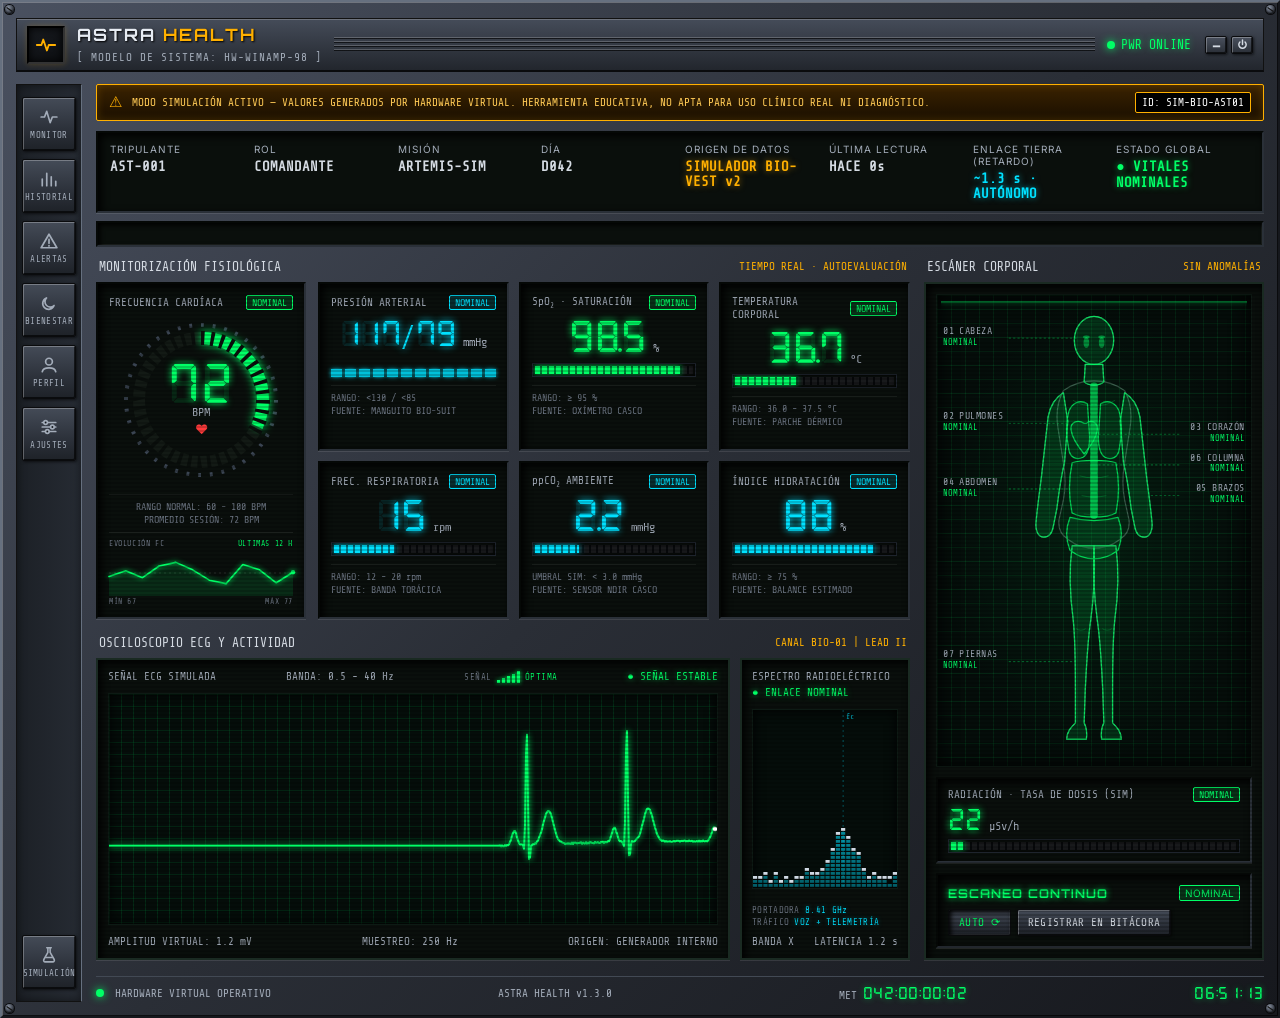
==== commit 26464b0c: "Interfaz Versión 2.1" ====
--- a/frontend/index.html
+++ b/frontend/index.html
@@ -51,8 +51,6 @@
 
         <!-- RIEL DE MÓDULOS -->
         <nav class="module-sidebar" aria-label="Módulos del sistema">
-            <span class="sidebar-label">MÓDULOS</span>
-
             <button class="module-button" data-module="monitoring" type="button" title="Monitoreo" aria-label="Monitoreo" aria-pressed="false">
                 <svg class="module-icon" viewBox="0 0 16 16" width="18" height="18" fill="none" stroke="currentColor" stroke-width="1.5" stroke-linecap="round" stroke-linejoin="round"><path d="M1 8h3l2-5 3 10 2-5h4"/></svg>
                 <span class="sidebar-text">MONITOR</span>
@@ -82,6 +80,11 @@
             <button class="module-button" data-module="settings" type="button" title="Ajustes" aria-label="Ajustes" aria-pressed="false">
                 <svg class="module-icon" viewBox="0 0 16 16" width="18" height="18" fill="none" stroke="currentColor" stroke-width="1.5" stroke-linecap="round"><path d="M2 4h12M2 8h12M2 12h12"/><circle cx="5" cy="4" r="1.6" fill="#15191f"/><circle cx="11" cy="8" r="1.6" fill="#15191f"/><circle cx="6.5" cy="12" r="1.6" fill="#15191f"/></svg>
                 <span class="sidebar-text">AJUSTES</span>
+            </button>
+
+            <button class="module-button" data-module="simulation" type="button" title="Simulación" aria-label="Simulación" aria-pressed="false">
+                <svg class="module-icon" viewBox="0 0 16 16" width="18" height="18" fill="none" stroke="currentColor" stroke-width="1.4" stroke-linecap="round" stroke-linejoin="round"><path d="M6 1.5h4M7 1.5v4.2L3.4 12a1.4 1.4 0 0 0 1.2 2.1h6.8a1.4 1.4 0 0 0 1.2-2.1L9 5.7V1.5"/><path d="M5.2 10.2h5.6"/></svg>
+                <span class="sidebar-text">SIMULACIÓN</span>
             </button>
         </nav>
 
@@ -111,8 +114,10 @@
             </div>
 
             <section class="mission-bar" aria-label="Estado de la misión">
-                <div><small>TRIPULANTE</small><strong>AST-001 (COMANDANTE)</strong></div>
-                <div><small>MISIÓN / DÍA</small><strong>ARTEMIS-SIM · D042</strong></div>
+                <div><small>TRIPULANTE</small><strong>AST-001</strong></div>
+                <div><small>ROL</small><strong>COMANDANTE</strong></div>
+                <div><small>MISIÓN</small><strong>ARTEMIS-SIM</strong></div>
+                <div><small>DÍA</small><strong>D042</strong></div>
                 <div><small>ORIGEN DE DATOS</small><strong class="amber-text">SIMULADOR BIO-VEST v2</strong></div>
                 <div><small>ÚLTIMA LECTURA</small><strong id="last-sync-time">HACE 0s</strong></div>
                 <div><small>ENLACE TIERRA (RETARDO)</small><strong class="blue-text">~1.3 s · AUTÓNOMO</strong></div>
@@ -128,7 +133,7 @@
 
                     <section class="section-block">
                         <div class="section-heading">
-                            <span>01 / MONITORIZACIÓN FISIOLÓGICA</span>
+                            <span>MONITORIZACIÓN FISIOLÓGICA</span>
                             <span class="section-decoration">TIEMPO REAL · AUTOEVALUACIÓN</span>
                         </div>
 
@@ -155,6 +160,16 @@
                                     <span>RANGO NORMAL: 60 - 100 BPM</span>
                                     <span id="hr-avg">PROMEDIO 1H: 71 BPM</span>
                                 </div>
+                                <div class="hr-trend">
+                                    <div class="hr-trend-head"><span>EVOLUCIÓN FC</span><span>ÚLTIMAS 12 H</span></div>
+                                    <svg class="hr-trend-svg" viewBox="0 0 200 48" preserveAspectRatio="none" role="img" aria-label="Evolución de la frecuencia cardíaca en las últimas 12 horas">
+                                        <line class="hr-trend-mid" x1="0" y1="24" x2="200" y2="24"></line>
+                                        <polygon class="hr-trend-area" id="hr-trend-area" points=""></polygon>
+                                        <polyline class="hr-trend-line" id="hr-trend-line" points=""></polyline>
+                                        <circle class="hr-trend-dot" id="hr-trend-dot" r="2.4" cx="0" cy="0"></circle>
+                                    </svg>
+                                    <div class="hr-trend-range"><span id="hr-trend-min">MÍN --</span><span id="hr-trend-max">MÁX --</span></div>
+                                </div>
                             </article>
 
                             <div class="vitals-subgrid">
@@ -223,7 +238,7 @@
 
                     <section class="section-block">
                         <div class="section-heading">
-                            <span>02 / OSCILOSCOPIO ECG Y ACTIVIDAD</span>
+                            <span>OSCILOSCOPIO ECG Y ACTIVIDAD</span>
                             <span class="section-decoration">CANAL BIO-01 | LEAD II</span>
                         </div>
 
@@ -232,6 +247,11 @@
                                 <div class="monitor-header">
                                     <span>SEÑAL ECG SIMULADA</span>
                                     <span>BANDA: 0.5 - 40 Hz</span>
+                                    <span class="signal-meter" id="ecg-signal" data-status="ok" title="Calidad de señal ECG">
+                                        <span class="signal-label">SEÑAL</span>
+                                        <span class="signal-bars" aria-hidden="true"><i></i><i></i><i></i><i></i><i></i></span>
+                                        <b id="ecg-signal-text">ÓPTIMA</b>
+                                    </span>
                                     <span class="green-text" id="ecg-state">● SEÑAL ESTABLE</span>
                                 </div>
                                 <div class="ecg-container"><canvas id="ecg-canvas" aria-label="Electrocardiograma simulado"></canvas></div>
@@ -242,46 +262,33 @@
                                 </div>
                             </div>
 
-                            <div class="monitor-panel analyzer-panel">
-                                <div class="monitor-header"><span>ESPECTRO ACTIVIDAD (SIM)</span></div>
-                                <div class="ecg-container analyzer"><canvas id="bio-canvas" aria-hidden="true"></canvas></div>
-                                <div class="monitor-footer"><span>24 BANDAS</span><span>DECORATIVO</span></div>
+                            <div class="monitor-panel radio-panel">
+                                <div class="monitor-header">
+                                    <span>ESPECTRO RADIOELÉCTRICO</span>
+                                    <span class="green-text" id="radio-state">● ENLACE NOMINAL</span>
+                                </div>
+                                <div class="ecg-container analyzer radio-scope">
+                                    <canvas id="radio-canvas" role="img" aria-label="Espectro radioeléctrico simulado del enlace con Tierra"></canvas>
+                                </div>
+                                <div class="radio-readout">
+                                    <span>PORTADORA <b id="radio-carrier">8.41 GHz</b></span>
+                                    <span>TRÁFICO <b id="radio-traffic">VOZ + TELEMETRÍA</b></span>
+                                </div>
+                                <div class="monitor-footer">
+                                    <span id="radio-band">BANDA X</span>
+                                    <span id="radio-latency">LATENCIA 1.2 s</span>
+                                </div>
                             </div>
                         </div>
                     </section>
 
-                    <section class="section-block">
-                        <div class="section-heading">
-                            <span>03 / CONTROL DE SIMULACIÓN</span>
-                            <span class="section-decoration">INYECTOR DE ESCENARIOS</span>
-                        </div>
-
-                        <div class="control-panel">
-                            <div class="scenario-grid" role="group" aria-label="Escenarios de simulación">
-                                <button class="scn-btn is-on" type="button" data-scenario="normal">NORMAL</button>
-                                <button class="scn-btn" type="button" data-scenario="hypoxia">HIPOXIA</button>
-                                <button class="scn-btn" type="button" data-scenario="tachy">TAQUICARDIA</button>
-                                <button class="scn-btn" type="button" data-scenario="dehydration">DESHIDRATAC.</button>
-                                <button class="scn-btn" type="button" data-scenario="co2">CO₂ ALTO</button>
-                                <button class="scn-btn" type="button" data-scenario="fever">HIPERTERMIA</button>
-                                <button class="scn-btn" type="button" data-scenario="fatigue">FATIGA / HUESO</button>
-                                <button class="scn-btn" type="button" data-scenario="radiation">RADIACIÓN SPE</button>
-                            </div>
-
-                            <div class="eq-row">
-                                <label for="eva-slider">CARGA EVA</label>
-                                <input type="range" id="eva-slider" class="eq-slider" min="0" max="100" value="0" step="1">
-                                <span class="lcd lcd-sm"><span class="lcd-ghost" aria-hidden="true">8</span><span class="lcd-val" id="eva-value">0</span></span><span class="lcd-unit">%</span>
-                            </div>
-                        </div>
-                    </section>
                 </div>
 
                 <!-- COLUMNA DERECHA: ESCÁNER CORPORAL -->
                 <aside class="col-right" aria-label="Escáner corporal">
                     <section class="section-block">
                         <div class="section-heading">
-                            <span>04 / ESCÁNER CORPORAL</span>
+                            <span>ESCÁNER CORPORAL</span>
                             <span class="section-decoration" id="body-summary">SIN ANOMALÍAS</span>
                         </div>
 
@@ -290,74 +297,79 @@
                                 <svg id="body-svg" viewBox="0 0 280 420" role="group" aria-label="Mapa corporal con zonas de riesgo probable">
                                     <rect class="scanline" x="0" y="0" width="280" height="2"/>
 
-                                    <g transform="translate(40,0)">
-                                        <!-- silueta decorativa del torso -->
-                                        <path class="body-outline" d="M100 61 C86 61 76 67 69 77 C63 86 60 98 61 111 C62 133 66 155 70 175 L73 193 L127 193 L130 175 C134 155 138 133 139 111 C140 98 137 86 131 77 C124 67 114 61 100 61 Z"/>
+                                    <!-- silueta de referencia -->
+                                    <g class="body-base" aria-hidden="true">
+                                        <path class="body-outline" d="M132 58 L148 58 L149 74 C145 78 135 78 131 74 Z"/>
+                                        <path class="body-outline" d="M112 82 C120 76 130 73 140 73 C150 73 160 76 168 82 C173 91 175 103 173 116 L168 148 C166 160 166 172 168 182 L172 200 C173 208 170 214 164 218 L158 222 C152 225 146 226 140 226 C134 226 128 225 122 222 L116 218 C110 214 107 208 108 200 L112 182 C114 172 114 160 112 148 L107 116 C105 103 107 91 112 82 Z"/>
+                                        <path class="body-outline" d="M112 84 C105 88 100 96 98 106 L92 160 C90 176 88 190 87 202 C86 210 89 216 94 216 C99 216 102 212 103 205 L106 190 C108 174 110 160 113 148 L116 110 Z"/>
+                                        <path class="body-outline" d="M168 84 C175 88 180 96 182 106 L188 160 C190 176 192 190 193 202 C194 210 191 216 186 216 C181 216 178 212 177 205 L174 190 C172 174 170 160 167 148 L164 110 Z"/>
+                                        <path class="body-outline" d="M120 224 C117 246 118 270 121 292 C123 312 123 336 123 356 L123 386 C119 390 115 394 115 401 L133 401 C134 394 133 390 131 386 L132 356 C133 336 134 312 137 292 C140 270 141 246 140 224 Z"/>
+                                        <path class="body-outline" d="M160 224 C163 246 162 270 159 292 C157 312 157 336 157 356 L157 386 C161 390 165 394 165 401 L147 401 C146 394 147 390 149 386 L148 356 C147 336 146 312 143 292 C140 270 139 246 140 224 Z"/>
+                                        <ellipse class="body-outline" cx="140" cy="36" rx="18" ry="22"/>
 
                                         <!-- detalles anatómicos -->
-                                        <g class="body-details" aria-hidden="true">
-                                            <path class="body-detail" d="M76 82 Q88 87 97 85"/>
-                                            <path class="body-detail" d="M124 82 Q112 87 103 85"/>
-                                            <line class="body-detail spine-hint" x1="100" y1="88" x2="100" y2="146"/>
-                                            <path class="body-detail" d="M92 170 Q100 173 108 170"/>
-                                            <path class="body-detail" d="M78 300 Q86 303 95 300"/>
-                                            <path class="body-detail" d="M105 300 Q114 303 122 300"/>
-                                        </g>
-
-                                        <!-- 04 ABDOMEN -->
-                                        <g class="zone" data-zone="abdomen" tabindex="0" role="button" aria-label="Abdomen y core">
-                                            <path class="zone-shape" d="M75 145 Q100 151 125 145 C128 160 128 178 125 192 Q100 199 75 192 C72 178 72 160 75 145 Z"/>
-                                        </g>
-
-                                        <!-- 02 PULMONES -->
-                                        <g class="zone" data-zone="lungs" tabindex="0" role="button" aria-label="Pulmones">
-                                            <path class="zone-shape" d="M95 86 C88 80 77 82 73 92 C69 102 68 118 70 130 C71 137 77 140 84 137 C91 134 95 129 96 121 Z"/>
-                                            <path class="zone-shape" d="M105 86 C112 80 123 82 127 92 C131 102 132 118 130 130 C129 137 123 140 116 137 C109 134 105 129 104 121 Z"/>
-                                        </g>
-
-                                        <!-- 03 CORAZÓN -->
-                                        <g class="zone" data-zone="heart" tabindex="0" role="button" aria-label="Corazón">
-                                            <path class="zone-shape" d="M112 109 C105 104 98 108 99 115 C100 124 107 132 112 138 C117 132 124 124 125 115 C126 108 119 104 112 109 Z"/>
-                                        </g>
-
-                                        <!-- 06 COLUMNA Y CADERA -->
-                                        <g class="zone" data-zone="spine" tabindex="0" role="button" aria-label="Columna y cadera">
-                                            <path class="zone-shape" d="M74 193 Q100 200 126 193 C131 202 132 214 128 226 C119 233 110 236 100 236 C90 236 81 233 72 226 C68 214 69 202 74 193 Z"/>
-                                            <line class="zone-line" x1="100" y1="72" x2="100" y2="192" stroke-width="7" stroke-dasharray="6 3"/>
-                                        </g>
-
-                                        <!-- 05 BRAZOS -->
-                                        <g class="zone" data-zone="arms" tabindex="0" role="button" aria-label="Brazos y manos">
-                                            <path class="zone-shape" d="M68 74 C57 78 50 88 48 100 L44 140 C42 154 39 168 36 182 L33 200 C32 208 38 212 42 209 C46 206 48 201 48 195 L51 182 C54 168 57 154 59 140 L66 104 Z"/>
-                                            <path class="zone-shape" d="M132 74 C143 78 150 88 152 100 L156 140 C158 154 161 168 164 182 L167 200 C168 208 162 212 158 209 C154 206 152 201 152 195 L149 182 C146 168 143 154 141 140 L134 104 Z"/>
-                                        </g>
-
-                                        <!-- 07 PIERNAS -->
-                                        <g class="zone" data-zone="legs" tabindex="0" role="button" aria-label="Piernas">
-                                            <path class="zone-shape" d="M74 232 C69 254 71 278 76 300 C79 318 80 340 80 360 L80 389 C75 393 71 398 71 406 L95 406 C95 399 94 394 93 389 L94 360 C95 340 96 318 98 300 C102 278 103 254 99 238 Z"/>
-                                            <path class="zone-shape" d="M126 232 C131 254 129 278 124 300 C121 318 120 340 120 360 L120 389 C125 393 129 398 129 406 L105 406 C105 399 106 394 107 389 L106 360 C105 340 104 318 102 300 C98 278 97 254 101 238 Z"/>
-                                        </g>
-
-                                        <!-- 01 CABEZA / OJOS -->
-                                        <g class="zone" data-zone="head" tabindex="0" role="button" aria-label="Cabeza y ojos">
-                                            <ellipse class="zone-shape" cx="100" cy="31" rx="18" ry="23"/>
-                                            <path class="zone-shape" d="M92 51 L90 63 Q100 68 110 63 L108 51 Z"/>
-                                            <ellipse class="zone-detail" cx="81" cy="33" rx="2.6" ry="5"/>
-                                            <ellipse class="zone-detail" cx="119" cy="33" rx="2.6" ry="5"/>
-                                            <ellipse class="zone-detail" cx="93" cy="29" rx="3.2" ry="1.7"/>
-                                            <ellipse class="zone-detail" cx="107" cy="29" rx="3.2" ry="1.7"/>
-                                        </g>
+                                        <path class="body-detail" d="M121 91 Q130 97 139 95"/>
+                                        <path class="body-detail" d="M159 91 Q150 97 141 95"/>
+                                        <path class="body-detail" d="M127 160 Q140 164 153 160"/>
+                                        <path class="body-detail" d="M129 178 Q140 181 151 178"/>
+                                        <path class="body-detail" d="M131 195 Q140 197 149 195"/>
+                                        <path class="body-detail" d="M124 300 Q128 303 132 300"/>
+                                        <path class="body-detail" d="M148 300 Q152 303 156 300"/>
+                                    </g>
+
+                                    <!-- 01 CABEZA / OJOS -->
+                                    <g class="zone" data-zone="head" tabindex="0" role="button" aria-label="Cabeza y ojos">
+                                        <ellipse class="zone-shape" cx="140" cy="36" rx="18" ry="22"/>
+                                        <path class="zone-shape" d="M132 58 L148 58 L149 74 C145 78 135 78 131 74 Z"/>
+                                        <ellipse class="zone-detail" cx="133" cy="38" rx="2.6" ry="5"/>
+                                        <ellipse class="zone-detail" cx="147" cy="38" rx="2.6" ry="5"/>
+                                        <ellipse class="zone-detail" cx="133" cy="33" rx="3" ry="1.6"/>
+                                        <ellipse class="zone-detail" cx="147" cy="33" rx="3" ry="1.6"/>
+                                    </g>
+
+                                    <!-- 02 PULMONES -->
+                                    <g class="zone" data-zone="lungs" tabindex="0" role="button" aria-label="Pulmones">
+                                        <path class="zone-shape" d="M134 94 C127 90 120 93 117 101 C114 111 115 126 117 136 C118 143 124 146 130 143 C135 140 136 133 136 124 Z"/>
+                                        <path class="zone-shape" d="M146 94 C153 90 160 93 163 101 C166 111 165 126 163 136 C162 143 156 146 150 143 C145 140 144 133 144 124 Z"/>
+                                    </g>
+
+                                    <!-- 03 CORAZÓN -->
+                                    <g class="zone" data-zone="heart" tabindex="0" role="button" aria-label="Corazón">
+                                        <path class="zone-shape" d="M131 112 C125 108 118 111 119 118 C120 126 126 134 131 140 C136 134 142 126 143 118 C144 111 137 108 133 112 Z"/>
+                                    </g>
+
+                                    <!-- 04 ABDOMEN -->
+                                    <g class="zone" data-zone="abdomen" tabindex="0" role="button" aria-label="Abdomen y core">
+                                        <path class="zone-shape" d="M120 148 C128 145 152 145 160 148 C163 162 163 180 160 194 C152 199 128 199 120 194 C117 180 117 162 120 148 Z"/>
+                                    </g>
+
+                                    <!-- 05 BRAZOS -->
+                                    <g class="zone" data-zone="arms" tabindex="0" role="button" aria-label="Brazos y manos">
+                                        <path class="zone-shape" d="M112 84 C105 88 100 96 98 106 L92 160 C90 176 88 190 87 202 C86 210 89 216 94 216 C99 216 102 212 103 205 L106 190 C108 174 110 160 113 148 L116 110 Z"/>
+                                        <path class="zone-shape" d="M168 84 C175 88 180 96 182 106 L188 160 C190 176 192 190 193 202 C194 210 191 216 186 216 C181 216 178 212 177 205 L174 190 C172 174 170 160 167 148 L164 110 Z"/>
+                                    </g>
+
+                                    <!-- 06 COLUMNA Y CADERA -->
+                                    <g class="zone" data-zone="spine" tabindex="0" role="button" aria-label="Columna y cadera">
+                                        <path class="zone-shape" d="M118 198 Q140 204 162 198 C166 208 166 218 162 228 C154 234 146 236 140 236 C134 236 126 234 118 228 C114 218 114 208 118 198 Z"/>
+                                        <line class="zone-line" x1="140" y1="78" x2="140" y2="196" stroke-width="7" stroke-dasharray="6 3"/>
+                                    </g>
+
+                                    <!-- 07 PIERNAS -->
+                                    <g class="zone" data-zone="legs" tabindex="0" role="button" aria-label="Piernas">
+                                        <path class="zone-shape" d="M120 224 C117 246 118 270 121 292 C123 312 123 336 123 356 L123 386 C119 390 115 394 115 401 L133 401 C134 394 133 390 131 386 L132 356 C133 336 134 312 137 292 C140 270 141 246 140 224 Z"/>
+                                        <path class="zone-shape" d="M160 224 C163 246 162 270 159 292 C157 312 157 336 157 356 L157 386 C161 390 165 394 165 401 L147 401 C146 394 147 390 149 386 L148 356 C147 336 146 312 143 292 C140 270 139 246 140 224 Z"/>
                                     </g>
 
                                     <!-- ETIQUETAS IZQUIERDAS -->
-                                    <g class="zone-label" data-zone="head"><line class="leader" x1="62" y1="34" x2="121" y2="34"/><text class="zl-name" x="2" y="30">01 CABEZA</text><text class="zl-state" x="2" y="40">NOMINAL</text></g>
-                                    <g class="zone-label" data-zone="lungs"><line class="leader" x1="62" y1="104" x2="112" y2="104"/><text class="zl-name" x="2" y="100">02 PULMONES</text><text class="zl-state" x="2" y="110">NOMINAL</text></g>
-                                    <g class="zone-label" data-zone="abdomen"><line class="leader" x1="62" y1="172" x2="113" y2="172"/><text class="zl-name" x="2" y="168">04 ABDOMEN</text><text class="zl-state" x="2" y="178">NOMINAL</text></g>
-                                    <g class="zone-label" data-zone="legs"><line class="leader" x1="62" y1="330" x2="117" y2="330"/><text class="zl-name" x="2" y="326">07 PIERNAS</text><text class="zl-state" x="2" y="336">NOMINAL</text></g>
+                                    <g class="zone-label" data-zone="head"><line class="leader" x1="62" y1="34" x2="124" y2="34"/><text class="zl-name" x="2" y="30">01 CABEZA</text><text class="zl-state" x="2" y="40">NOMINAL</text></g>
+                                    <g class="zone-label" data-zone="lungs"><line class="leader" x1="62" y1="112" x2="118" y2="112"/><text class="zl-name" x="2" y="108">02 PULMONES</text><text class="zl-state" x="2" y="118">NOMINAL</text></g>
+                                    <g class="zone-label" data-zone="abdomen"><line class="leader" x1="62" y1="172" x2="118" y2="172"/><text class="zl-name" x="2" y="168">04 ABDOMEN</text><text class="zl-state" x="2" y="178">NOMINAL</text></g>
+                                    <g class="zone-label" data-zone="legs"><line class="leader" x1="62" y1="330" x2="123" y2="330"/><text class="zl-name" x="2" y="326">07 PIERNAS</text><text class="zl-state" x="2" y="336">NOMINAL</text></g>
 
                                     <!-- ETIQUETAS DERECHAS -->
-                                    <g class="zone-label" data-zone="heart"><line class="leader" x1="218" y1="122" x2="162" y2="122"/><text class="zl-name" x="278" y="118" text-anchor="end">03 CORAZÓN</text><text class="zl-state" x="278" y="128" text-anchor="end">NOMINAL</text></g>
-                                    <g class="zone-label" data-zone="arms"><line class="leader" x1="218" y1="178" x2="208" y2="178"/><text class="zl-name" x="278" y="174" text-anchor="end">05 BRAZOS</text><text class="zl-state" x="278" y="184" text-anchor="end">NOMINAL</text></g>
+                                    <g class="zone-label" data-zone="heart"><line class="leader" x1="218" y1="122" x2="144" y2="122"/><text class="zl-name" x="278" y="118" text-anchor="end">03 CORAZÓN</text><text class="zl-state" x="278" y="128" text-anchor="end">NOMINAL</text></g>
+                                    <g class="zone-label" data-zone="arms"><line class="leader" x1="218" y1="178" x2="190" y2="178"/><text class="zl-name" x="278" y="174" text-anchor="end">05 BRAZOS</text><text class="zl-state" x="278" y="184" text-anchor="end">NOMINAL</text></g>
                                     <g class="zone-label" data-zone="spine"><line class="leader" x1="218" y1="150" x2="142" y2="150"/><text class="zl-name" x="278" y="146" text-anchor="end">06 COLUMNA</text><text class="zl-state" x="278" y="156" text-anchor="end">NOMINAL</text></g>
                                 </svg>
                             </div>
@@ -379,9 +391,6 @@
                                     <span class="badge-status" id="zr-badge">NOMINAL</span>
                                 </div>
                                 <ul class="zr-list" id="zr-list"></ul>
-                                <p class="zr-block"><b>RIESGO NASA ASOCIADO</b><span id="zr-nasa"></span></p>
-                                <p class="zr-block"><b>PROBABLE CAUSA</b><span id="zr-cause"></span></p>
-                                <p class="zr-block"><b>ACCIÓN SUGERIDA (SIM)</b><span id="zr-action"></span></p>
                                 <div class="zr-buttons">
                                     <button class="hw-btn" type="button" id="zone-auto" aria-pressed="true">AUTO ⟳</button>
                                     <button class="hw-btn" type="button" id="zone-log">REGISTRAR EN BITÁCORA</button>
@@ -408,6 +417,7 @@
 <script src="js/model.js"></script>
 <script src="js/canvas.js"></script>
 <script src="js/modules.js"></script>
+<script src="js/notifications.js"></script>
 <script src="js/app.js"></script>
 </body>
 </html>
--- a/frontend/css/styles.css
+++ b/frontend/css/styles.css
@@ -160,10 +160,7 @@
     border: 1px solid #111; border-right: 1px solid var(--metal-highlight);
     box-shadow: inset 0 0 10px rgba(0,0,0,.5);
 }
-.sidebar-label {
-    margin-bottom: 4px; color: var(--dim); font-family: var(--font-digital);
-    font-size: 10px; letter-spacing: 2px; writing-mode: vertical-rl; transform: rotate(180deg);
-}
+.module-button[data-module="simulation"] { margin-top: auto; }
 .module-button {
     position: relative; width: 100%; min-height: 54px; padding: 6px 2px;
     display: flex; flex-direction: column; align-items: center; justify-content: center; gap: 4px;
@@ -235,8 +232,14 @@
 .badge-source { margin-left: auto; background: #000; padding: 2px 6px; border: 1px solid var(--amber-glow); color: #fff; border-radius: 2px; white-space: nowrap; }
 
 .mission-bar {
-    display: grid; grid-template-columns: repeat(auto-fit, minmax(150px, 1fr)); gap: 10px;
+    display: grid; grid-template-columns: repeat(8, minmax(0, 1fr)); gap: 10px;
     padding: 10px 12px; margin-bottom: 8px;
+}
+@container main (max-width: 980px) {
+    .mission-bar { grid-template-columns: repeat(4, minmax(0, 1fr)); }
+}
+@container main (max-width: 600px) {
+    .mission-bar { grid-template-columns: repeat(2, minmax(0, 1fr)); }
 }
 .mission-bar > div { display: flex; flex-direction: column; gap: 4px; min-width: 0; }
 .mission-bar small { color: var(--muted); font-size: 10px; letter-spacing: 1px; }
@@ -252,8 +255,22 @@
 .ticker[data-status="alert"] { color: var(--red-glow); text-shadow: 0 0 5px rgba(255,59,59,.5); }
 .ticker-track { display: inline-block; padding-left: 100%; animation: ticker 32s linear infinite; }
 
-.dash-grid { display: grid; grid-template-columns: minmax(0, 1fr) 340px; gap: 14px; align-items: start; }
-.col-left { min-width: 0; container: left / inline-size; }
+.dash-grid { display: grid; grid-template-columns: minmax(0, 1fr) 340px; gap: 14px; align-items: stretch; }
+.col-left { min-width: 0; container: left / inline-size; display: flex; flex-direction: column; }
+/* Solo en el diseño de dos columnas y cuando la columna izquierda es ancha:
+   se estira para igualar la altura del escáner corporal sin realimentar el canvas. */
+@container main (min-width: 901px) {
+    @container left (min-width: 721px) {
+        .col-left > .section-block:last-child { flex: 1 1 auto; display: flex; flex-direction: column; min-height: 0; }
+        .col-left > .section-block:last-child .scope-row { flex: 1 1 0; min-height: 0; align-items: stretch; }
+        .col-left > .section-block:last-child .monitor-panel { display: flex; flex-direction: column; min-height: 0; }
+        .col-left > .section-block:last-child .monitor-header,
+        .col-left > .section-block:last-child .monitor-footer,
+        .col-left > .section-block:last-child .radio-readout { flex: 0 0 auto; }
+        .col-left > .section-block:last-child .ecg-container { position: relative; flex: 1 1 0; height: auto; min-height: 120px; }
+        .col-left > .section-block:last-child .ecg-container canvas { position: absolute; inset: 0; width: 100%; height: 100%; }
+    }
+}
 .col-right { min-width: 0; }
 
 .section-block { margin-bottom: 16px; }
@@ -342,6 +359,21 @@
 .gauge-unit { font-family: var(--font-digital); font-size: 12px; color: var(--muted); }
 .gauge-pulse-icon { font-size: 13px; color: var(--red-glow); margin-top: 2px; animation: pulse-heart 1s infinite alternate; }
 
+/* mini gráfica de evolución de la frecuencia cardíaca */
+.hr-trend { margin-top: 7px; padding-top: 6px; border-top: 1px solid rgba(255,255,255,.07); }
+.hr-trend-head, .hr-trend-range {
+    display: flex; justify-content: space-between; gap: 6px;
+    font-family: var(--font-digital); font-size: 8px; letter-spacing: .6px; color: var(--dim);
+}
+.hr-trend-head { margin-bottom: 2px; }
+.hr-trend-head span:last-child { color: var(--c); }
+.hr-trend-svg { display: block; width: 100%; height: 46px; overflow: visible; }
+.hr-trend-mid { stroke: rgba(255,255,255,.14); stroke-width: .8; stroke-dasharray: 2 3; vector-effect: non-scaling-stroke; }
+.hr-trend-area { fill: var(--c); opacity: .12; stroke: none; }
+.hr-trend-line { fill: none; stroke: var(--c); stroke-width: 1.6; stroke-linejoin: round; stroke-linecap: round; filter: drop-shadow(0 0 3px var(--c)); vector-effect: non-scaling-stroke; }
+.hr-trend-dot { fill: var(--c); filter: drop-shadow(0 0 4px var(--c)); }
+.hr-trend-range { margin-top: 1px; }
+
 /* contenedor: adapta la rejilla de métricas al ancho real disponible */
 @container left (max-width: 720px) {
     .monitoring-grid { grid-template-columns: 1fr; }
@@ -359,6 +391,31 @@
 .scope-row { display: grid; grid-template-columns: minmax(0, 1fr) 170px; gap: 10px; }
 .monitor-panel { padding: 10px; border-color: #1a2a22; }
 .monitor-header, .monitor-footer { display: flex; justify-content: space-between; gap: 8px; flex-wrap: wrap; font-family: var(--font-digital); font-size: 11px; color: var(--muted); }
+
+/* indicador de calidad de señal ECG */
+.signal-meter { display: inline-flex; align-items: center; gap: 5px; font-family: var(--font-digital); font-size: 10px; }
+.signal-label { color: var(--dim); font-size: 9px; letter-spacing: .6px; }
+.signal-bars { display: inline-flex; align-items: flex-end; gap: 2px; height: 12px; }
+.signal-bars i { width: 3px; height: 3px; background: #22303a; box-shadow: inset 0 0 2px #000; }
+.signal-bars i:nth-child(2) { height: 5px; }
+.signal-bars i:nth-child(3) { height: 7px; }
+.signal-bars i:nth-child(4) { height: 9px; }
+.signal-bars i:nth-child(5) { height: 12px; }
+.signal-bars i.is-on { background: var(--c, var(--green-glow)); box-shadow: 0 0 4px var(--c, var(--green-glow)); }
+.signal-meter b { color: var(--c, var(--green-glow)); font-weight: 400; font-size: 9px; letter-spacing: .4px; }
+
+/* espectro radioeléctrico del enlace con Tierra */
+.radio-panel .monitor-header { row-gap: 3px; }
+.radio-scope {
+    background-image: linear-gradient(rgba(0,225,255,.10) 1px, transparent 1px),
+                      linear-gradient(90deg, rgba(0,225,255,.10) 1px, transparent 1px);
+    background-size: 12px 12px; border-color: #10222a;
+}
+.radio-readout {
+    display: flex; flex-direction: column; gap: 2px; margin: 6px 0 8px;
+    font-family: var(--font-digital); font-size: 9px; letter-spacing: .3px; color: var(--dim);
+}
+.radio-readout b { color: var(--blue-glow); font-weight: 400; text-shadow: 0 0 5px rgba(0,225,255,.35); }
 .ecg-container {
     height: 120px; margin: 10px 0; overflow: hidden; background-color: #050d0a;
     background-image: linear-gradient(rgba(0,255,102,.12) 1px, transparent 1px), linear-gradient(90deg, rgba(0,255,102,.12) 1px, transparent 1px);
@@ -395,6 +452,7 @@
 .tab-btn.is-on { color: var(--amber-glow); }
 
 .eq-row { display: flex; align-items: center; gap: 10px; margin-top: 12px; font-family: var(--font-digital); font-size: 12px; color: var(--muted); }
+.drawer-content .scenario-grid { grid-template-columns: repeat(2, minmax(0, 1fr)); }
 .eq-slider { flex: 1; -webkit-appearance: none; appearance: none; height: 10px; background: #07090b; border: 1px solid #1e242d; box-shadow: inset 0 0 4px #000; border-radius: 1px; }
 .eq-slider::-webkit-slider-thumb { -webkit-appearance: none; width: 12px; height: 20px; border-radius: 1px; cursor: pointer; background: linear-gradient(180deg, #8a93a3, #3a404b); border: 1px solid #0a0b0d; box-shadow: var(--bevel-out); }
 .eq-slider::-moz-range-thumb { width: 12px; height: 20px; border-radius: 1px; cursor: pointer; background: linear-gradient(180deg, #8a93a3, #3a404b); border: 1px solid #0a0b0d; }
@@ -415,20 +473,23 @@
 .body-stage svg { display: block; width: 100%; max-width: 400px; height: auto; margin: 0 auto; }
 
 .scanline { fill: var(--green-glow); opacity: .35; filter: drop-shadow(0 0 3px var(--green-glow)); animation: scan 5s linear infinite; }
-.body-outline { fill: none; stroke: #3b5d4c; stroke-width: 1.1; stroke-dasharray: 4 3; stroke-linecap: round; }
-.body-detail { fill: none; stroke: var(--green-glow); stroke-opacity: .18; stroke-width: .9; stroke-linecap: round; }
-.spine-hint { stroke-dasharray: 3 4; }
+.body-outline { fill: rgba(0,255,102,.04); stroke: #3b5d4c; stroke-width: 1.1; stroke-linecap: round; stroke-linejoin: round; }
+.body-detail { fill: none; stroke: var(--green-glow); stroke-opacity: .22; stroke-width: .9; stroke-linecap: round; }
 
 .zone { cursor: pointer; outline: none; }
-.zone-shape { fill: var(--c); fill-opacity: .08; stroke: var(--c); stroke-opacity: .7; stroke-width: 1.2; stroke-linejoin: round; transition: fill-opacity .2s; }
+.zone-shape { fill: var(--c); fill-opacity: .10; stroke: var(--c); stroke-opacity: .78; stroke-width: 1.2; stroke-linejoin: round; transition: fill-opacity .2s; }
 .zone-detail { fill: var(--c); fill-opacity: .45; stroke: none; }
-.zone-line { fill: none; stroke: var(--c); stroke-opacity: .55; }
-.zone:hover .zone-shape { fill-opacity: .22; }
+.zone-line { fill: none; stroke: var(--c); stroke-opacity: .65; stroke-linecap: round; }
+.zone:hover .zone-shape { fill-opacity: .24; }
 .zone:focus-visible .zone-shape { stroke: #fff; stroke-width: 2; }
-.zone.is-selected .zone-shape { fill-opacity: .28; stroke-opacity: 1; stroke-width: 2; }
+.zone.is-selected .zone-shape { fill-opacity: .30; stroke-opacity: 1; stroke-width: 2; }
+.zone:hover .zone-line { stroke-opacity: .95; stroke-width: 8; }
+.zone:focus-visible .zone-line { stroke: #fff; }
+.zone.is-selected .zone-line { stroke-opacity: 1; stroke-width: 9; filter: drop-shadow(0 0 4px var(--c)); }
 .zone[data-status="warn"] .zone-shape, .zone[data-status="alert"] .zone-shape {
     filter: drop-shadow(0 0 4px var(--c)); animation: zone-pulse 1.4s ease-in-out infinite alternate;
 }
+.zone[data-status="warn"] .zone-line, .zone[data-status="alert"] .zone-line { filter: drop-shadow(0 0 4px var(--c)); }
 .zone[data-status="alert"] .zone-shape { animation-duration: .7s; }
 
 .zone-label { cursor: pointer; }
@@ -449,8 +510,6 @@
 .zr-list li { display: grid; grid-template-columns: 1fr auto auto; gap: 8px; padding: 3px 0; border-bottom: 1px solid rgba(144,153,166,.14); font-family: var(--font-digital); font-size: 11px; color: var(--muted); }
 .zr-list li b { color: var(--c); font-weight: 400; }
 .zr-list li i { font-style: normal; color: var(--c); font-size: 10px; min-width: 70px; text-align: right; }
-.zr-block { display: flex; flex-direction: column; gap: 2px; margin-bottom: 8px; font-size: 12px; line-height: 1.45; color: var(--text); }
-.zr-block b { font: 400 10px var(--font-digital); letter-spacing: 1px; color: var(--amber-glow); }
 .zr-buttons { display: flex; gap: 6px; flex-wrap: wrap; margin-top: 4px; }
 .hw-btn[aria-pressed="true"] { box-shadow: var(--bevel-in); color: var(--green-glow); }
 
@@ -671,8 +730,70 @@
 .fx-no-glow .gauge-progress, .fx-no-glow .seg-fill, .fx-no-glow .zone-shape { filter: none !important; }
 .fx-flicker .metric-card, .fx-flicker .monitor-panel { animation: flicker .18s steps(2) infinite; }
 
+/* ---------- 12b. NOTIFICACIONES EMERGENTES ---------- */
+.toast-stack {
+    position: fixed; top: 72px; right: 14px; z-index: 200;
+    display: flex; flex-direction: column; gap: 10px;
+    width: min(360px, calc(100vw - 28px));
+    pointer-events: none;
+}
+
+.toast {
+    --c: var(--green-glow);
+    position: relative; overflow: hidden; pointer-events: auto;
+    padding: 9px 32px 12px 12px;
+    background: linear-gradient(155deg, #232a33 0%, #101418 78%);
+    border: 1px solid var(--c); border-left: 4px solid var(--c); border-radius: 2px;
+    box-shadow: 0 12px 28px rgba(0,0,0,.7), inset 0 0 16px rgba(0,0,0,.55),
+                0 0 14px color-mix(in srgb, var(--c) 28%, transparent);
+    animation: toast-in .32s cubic-bezier(.2,.9,.25,1.15) both;
+}
+.toast[data-status="warn"]  { --c: var(--amber-glow); }
+.toast[data-status="alert"] { --c: var(--red-glow); }
+.toast.is-leaving { animation: toast-out .3s ease forwards; }
+
+.toast-head {
+    display: flex; align-items: center; justify-content: space-between; gap: 8px;
+    font-family: var(--font-digital); font-size: 10px; letter-spacing: 1px; color: var(--c);
+}
+.toast-sev { display: inline-flex; align-items: center; gap: 5px; }
+.toast-dot {
+    width: 7px; height: 7px; border-radius: 50%;
+    background: var(--c); box-shadow: 0 0 7px var(--c);
+    animation: blink 1.2s infinite;
+}
+.toast-time { color: var(--dim); letter-spacing: .5px; }
+.toast-title {
+    margin: 5px 0 1px;
+    font-family: var(--font-title); font-size: 12px; letter-spacing: .5px; color: var(--text);
+}
+.toast-value {
+    margin: 0;
+    font-family: var(--font-digital); font-size: 22px; line-height: 1.2;
+    color: var(--c); text-shadow: 0 0 8px color-mix(in srgb, var(--c) 45%, transparent);
+}
+.toast-cause { margin: 4px 0 0; font-size: 11px; line-height: 1.45; color: var(--muted); }
+.toast-close {
+    position: absolute; top: 6px; right: 6px;
+    width: 20px; height: 20px; display: grid; place-items: center;
+    cursor: pointer; font-size: 10px; line-height: 1;
+    color: var(--muted);
+    background: linear-gradient(180deg, #3b424d, #232830);
+    border: 1px solid #0a0b0d; border-radius: 2px; box-shadow: var(--bevel-out);
+}
+.toast-close:hover { color: var(--red-glow); }
+.toast-close:active { box-shadow: var(--bevel-in); }
+.toast-timer {
+    position: absolute; left: 0; bottom: 0; height: 2px; width: 100%;
+    background: var(--c); box-shadow: 0 0 6px var(--c);
+    animation: toast-timer linear forwards;
+}
+
 /* ---------- 13. ANIMACIONES ---------- */
 @keyframes blink { 50% { opacity: .35; } }
+@keyframes toast-in { from { opacity: 0; transform: translateX(28px) scale(.97); } to { opacity: 1; transform: none; } }
+@keyframes toast-out { to { opacity: 0; transform: translateX(28px) scale(.97); } }
+@keyframes toast-timer { from { width: 100%; } to { width: 0; } }
 @keyframes pulse-heart { 0% { transform: scale(1); opacity: .6; } 100% { transform: scale(1.3); opacity: 1; text-shadow: 0 0 8px var(--red-glow); } }
 @keyframes ticker { to { transform: translateX(-100%); } }
 @keyframes scan { 0% { transform: translateY(0); } 100% { transform: translateY(418px); } }
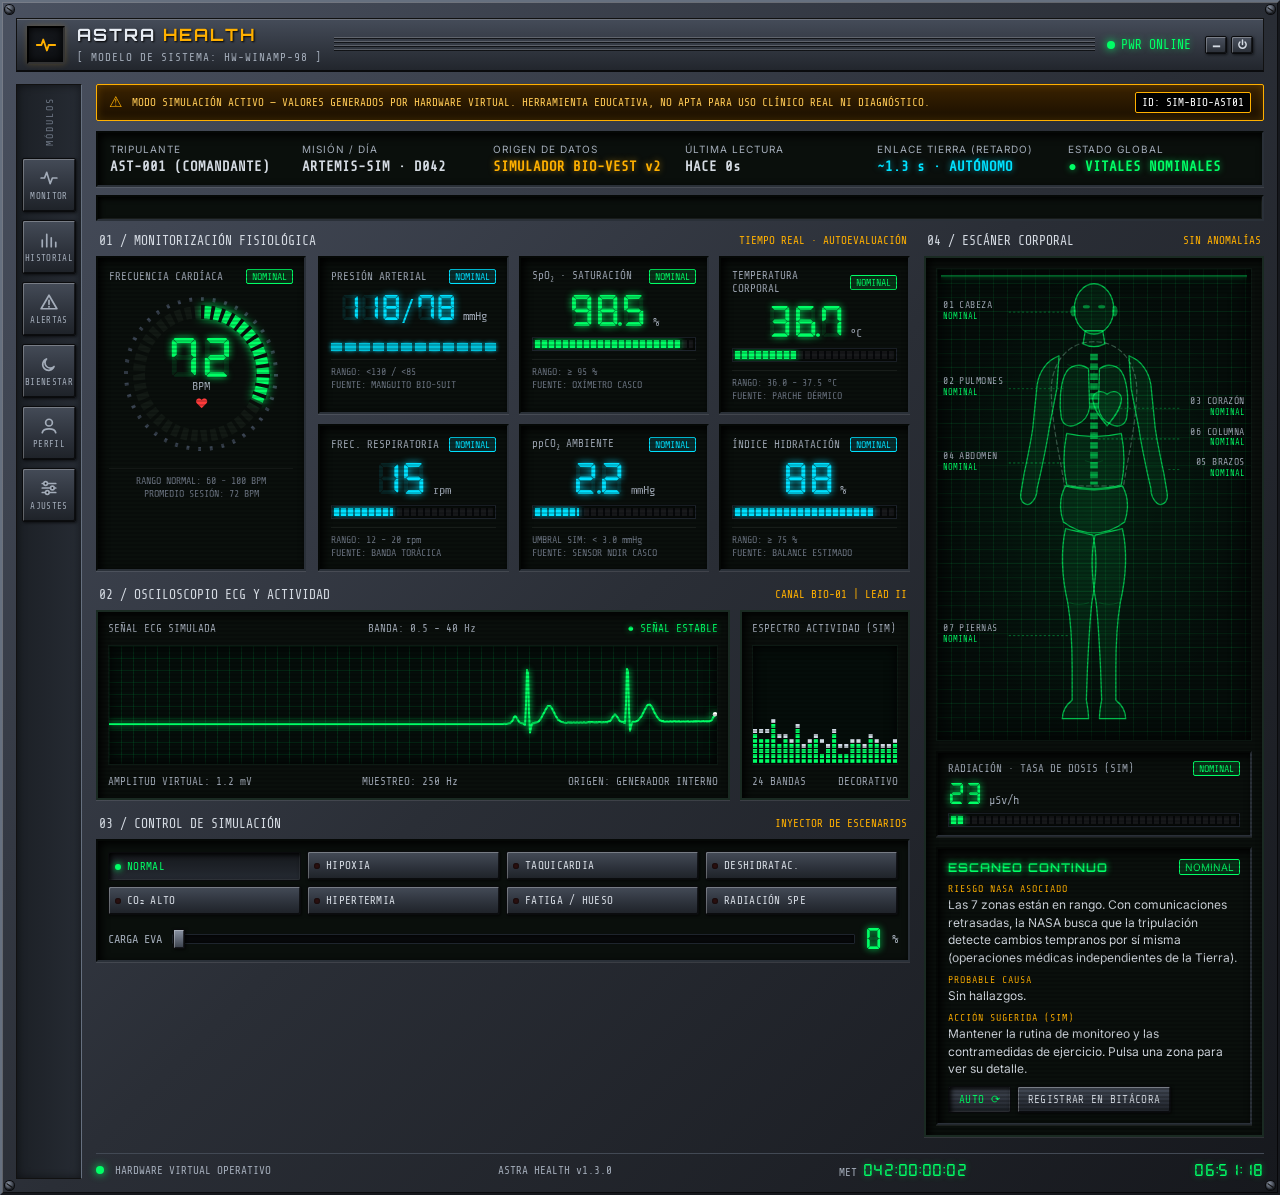
==== commit 197a7d38: "Revert "Interfaz Versión 2.1" This reverts commit 26464b0ca30894d1ae01b7a3be8188e245bd9b42." ====
--- a/frontend/index.html
+++ b/frontend/index.html
@@ -51,6 +51,8 @@
 
         <!-- RIEL DE MÓDULOS -->
         <nav class="module-sidebar" aria-label="Módulos del sistema">
+            <span class="sidebar-label">MÓDULOS</span>
+
             <button class="module-button" data-module="monitoring" type="button" title="Monitoreo" aria-label="Monitoreo" aria-pressed="false">
                 <svg class="module-icon" viewBox="0 0 16 16" width="18" height="18" fill="none" stroke="currentColor" stroke-width="1.5" stroke-linecap="round" stroke-linejoin="round"><path d="M1 8h3l2-5 3 10 2-5h4"/></svg>
                 <span class="sidebar-text">MONITOR</span>
@@ -80,11 +82,6 @@
             <button class="module-button" data-module="settings" type="button" title="Ajustes" aria-label="Ajustes" aria-pressed="false">
                 <svg class="module-icon" viewBox="0 0 16 16" width="18" height="18" fill="none" stroke="currentColor" stroke-width="1.5" stroke-linecap="round"><path d="M2 4h12M2 8h12M2 12h12"/><circle cx="5" cy="4" r="1.6" fill="#15191f"/><circle cx="11" cy="8" r="1.6" fill="#15191f"/><circle cx="6.5" cy="12" r="1.6" fill="#15191f"/></svg>
                 <span class="sidebar-text">AJUSTES</span>
-            </button>
-
-            <button class="module-button" data-module="simulation" type="button" title="Simulación" aria-label="Simulación" aria-pressed="false">
-                <svg class="module-icon" viewBox="0 0 16 16" width="18" height="18" fill="none" stroke="currentColor" stroke-width="1.4" stroke-linecap="round" stroke-linejoin="round"><path d="M6 1.5h4M7 1.5v4.2L3.4 12a1.4 1.4 0 0 0 1.2 2.1h6.8a1.4 1.4 0 0 0 1.2-2.1L9 5.7V1.5"/><path d="M5.2 10.2h5.6"/></svg>
-                <span class="sidebar-text">SIMULACIÓN</span>
             </button>
         </nav>
 
@@ -114,10 +111,8 @@
             </div>
 
             <section class="mission-bar" aria-label="Estado de la misión">
-                <div><small>TRIPULANTE</small><strong>AST-001</strong></div>
-                <div><small>ROL</small><strong>COMANDANTE</strong></div>
-                <div><small>MISIÓN</small><strong>ARTEMIS-SIM</strong></div>
-                <div><small>DÍA</small><strong>D042</strong></div>
+                <div><small>TRIPULANTE</small><strong>AST-001 (COMANDANTE)</strong></div>
+                <div><small>MISIÓN / DÍA</small><strong>ARTEMIS-SIM · D042</strong></div>
                 <div><small>ORIGEN DE DATOS</small><strong class="amber-text">SIMULADOR BIO-VEST v2</strong></div>
                 <div><small>ÚLTIMA LECTURA</small><strong id="last-sync-time">HACE 0s</strong></div>
                 <div><small>ENLACE TIERRA (RETARDO)</small><strong class="blue-text">~1.3 s · AUTÓNOMO</strong></div>
@@ -133,7 +128,7 @@
 
                     <section class="section-block">
                         <div class="section-heading">
-                            <span>MONITORIZACIÓN FISIOLÓGICA</span>
+                            <span>01 / MONITORIZACIÓN FISIOLÓGICA</span>
                             <span class="section-decoration">TIEMPO REAL · AUTOEVALUACIÓN</span>
                         </div>
 
@@ -160,16 +155,6 @@
                                     <span>RANGO NORMAL: 60 - 100 BPM</span>
                                     <span id="hr-avg">PROMEDIO 1H: 71 BPM</span>
                                 </div>
-                                <div class="hr-trend">
-                                    <div class="hr-trend-head"><span>EVOLUCIÓN FC</span><span>ÚLTIMAS 12 H</span></div>
-                                    <svg class="hr-trend-svg" viewBox="0 0 200 48" preserveAspectRatio="none" role="img" aria-label="Evolución de la frecuencia cardíaca en las últimas 12 horas">
-                                        <line class="hr-trend-mid" x1="0" y1="24" x2="200" y2="24"></line>
-                                        <polygon class="hr-trend-area" id="hr-trend-area" points=""></polygon>
-                                        <polyline class="hr-trend-line" id="hr-trend-line" points=""></polyline>
-                                        <circle class="hr-trend-dot" id="hr-trend-dot" r="2.4" cx="0" cy="0"></circle>
-                                    </svg>
-                                    <div class="hr-trend-range"><span id="hr-trend-min">MÍN --</span><span id="hr-trend-max">MÁX --</span></div>
-                                </div>
                             </article>
 
                             <div class="vitals-subgrid">
@@ -238,7 +223,7 @@
 
                     <section class="section-block">
                         <div class="section-heading">
-                            <span>OSCILOSCOPIO ECG Y ACTIVIDAD</span>
+                            <span>02 / OSCILOSCOPIO ECG Y ACTIVIDAD</span>
                             <span class="section-decoration">CANAL BIO-01 | LEAD II</span>
                         </div>
 
@@ -247,11 +232,6 @@
                                 <div class="monitor-header">
                                     <span>SEÑAL ECG SIMULADA</span>
                                     <span>BANDA: 0.5 - 40 Hz</span>
-                                    <span class="signal-meter" id="ecg-signal" data-status="ok" title="Calidad de señal ECG">
-                                        <span class="signal-label">SEÑAL</span>
-                                        <span class="signal-bars" aria-hidden="true"><i></i><i></i><i></i><i></i><i></i></span>
-                                        <b id="ecg-signal-text">ÓPTIMA</b>
-                                    </span>
                                     <span class="green-text" id="ecg-state">● SEÑAL ESTABLE</span>
                                 </div>
                                 <div class="ecg-container"><canvas id="ecg-canvas" aria-label="Electrocardiograma simulado"></canvas></div>
@@ -262,33 +242,46 @@
                                 </div>
                             </div>
 
-                            <div class="monitor-panel radio-panel">
-                                <div class="monitor-header">
-                                    <span>ESPECTRO RADIOELÉCTRICO</span>
-                                    <span class="green-text" id="radio-state">● ENLACE NOMINAL</span>
-                                </div>
-                                <div class="ecg-container analyzer radio-scope">
-                                    <canvas id="radio-canvas" role="img" aria-label="Espectro radioeléctrico simulado del enlace con Tierra"></canvas>
-                                </div>
-                                <div class="radio-readout">
-                                    <span>PORTADORA <b id="radio-carrier">8.41 GHz</b></span>
-                                    <span>TRÁFICO <b id="radio-traffic">VOZ + TELEMETRÍA</b></span>
-                                </div>
-                                <div class="monitor-footer">
-                                    <span id="radio-band">BANDA X</span>
-                                    <span id="radio-latency">LATENCIA 1.2 s</span>
-                                </div>
+                            <div class="monitor-panel analyzer-panel">
+                                <div class="monitor-header"><span>ESPECTRO ACTIVIDAD (SIM)</span></div>
+                                <div class="ecg-container analyzer"><canvas id="bio-canvas" aria-hidden="true"></canvas></div>
+                                <div class="monitor-footer"><span>24 BANDAS</span><span>DECORATIVO</span></div>
                             </div>
                         </div>
                     </section>
 
+                    <section class="section-block">
+                        <div class="section-heading">
+                            <span>03 / CONTROL DE SIMULACIÓN</span>
+                            <span class="section-decoration">INYECTOR DE ESCENARIOS</span>
+                        </div>
+
+                        <div class="control-panel">
+                            <div class="scenario-grid" role="group" aria-label="Escenarios de simulación">
+                                <button class="scn-btn is-on" type="button" data-scenario="normal">NORMAL</button>
+                                <button class="scn-btn" type="button" data-scenario="hypoxia">HIPOXIA</button>
+                                <button class="scn-btn" type="button" data-scenario="tachy">TAQUICARDIA</button>
+                                <button class="scn-btn" type="button" data-scenario="dehydration">DESHIDRATAC.</button>
+                                <button class="scn-btn" type="button" data-scenario="co2">CO₂ ALTO</button>
+                                <button class="scn-btn" type="button" data-scenario="fever">HIPERTERMIA</button>
+                                <button class="scn-btn" type="button" data-scenario="fatigue">FATIGA / HUESO</button>
+                                <button class="scn-btn" type="button" data-scenario="radiation">RADIACIÓN SPE</button>
+                            </div>
+
+                            <div class="eq-row">
+                                <label for="eva-slider">CARGA EVA</label>
+                                <input type="range" id="eva-slider" class="eq-slider" min="0" max="100" value="0" step="1">
+                                <span class="lcd lcd-sm"><span class="lcd-ghost" aria-hidden="true">8</span><span class="lcd-val" id="eva-value">0</span></span><span class="lcd-unit">%</span>
+                            </div>
+                        </div>
+                    </section>
                 </div>
 
                 <!-- COLUMNA DERECHA: ESCÁNER CORPORAL -->
                 <aside class="col-right" aria-label="Escáner corporal">
                     <section class="section-block">
                         <div class="section-heading">
-                            <span>ESCÁNER CORPORAL</span>
+                            <span>04 / ESCÁNER CORPORAL</span>
                             <span class="section-decoration" id="body-summary">SIN ANOMALÍAS</span>
                         </div>
 
@@ -297,79 +290,74 @@
                                 <svg id="body-svg" viewBox="0 0 280 420" role="group" aria-label="Mapa corporal con zonas de riesgo probable">
                                     <rect class="scanline" x="0" y="0" width="280" height="2"/>
 
-                                    <!-- silueta de referencia -->
-                                    <g class="body-base" aria-hidden="true">
-                                        <path class="body-outline" d="M132 58 L148 58 L149 74 C145 78 135 78 131 74 Z"/>
-                                        <path class="body-outline" d="M112 82 C120 76 130 73 140 73 C150 73 160 76 168 82 C173 91 175 103 173 116 L168 148 C166 160 166 172 168 182 L172 200 C173 208 170 214 164 218 L158 222 C152 225 146 226 140 226 C134 226 128 225 122 222 L116 218 C110 214 107 208 108 200 L112 182 C114 172 114 160 112 148 L107 116 C105 103 107 91 112 82 Z"/>
-                                        <path class="body-outline" d="M112 84 C105 88 100 96 98 106 L92 160 C90 176 88 190 87 202 C86 210 89 216 94 216 C99 216 102 212 103 205 L106 190 C108 174 110 160 113 148 L116 110 Z"/>
-                                        <path class="body-outline" d="M168 84 C175 88 180 96 182 106 L188 160 C190 176 192 190 193 202 C194 210 191 216 186 216 C181 216 178 212 177 205 L174 190 C172 174 170 160 167 148 L164 110 Z"/>
-                                        <path class="body-outline" d="M120 224 C117 246 118 270 121 292 C123 312 123 336 123 356 L123 386 C119 390 115 394 115 401 L133 401 C134 394 133 390 131 386 L132 356 C133 336 134 312 137 292 C140 270 141 246 140 224 Z"/>
-                                        <path class="body-outline" d="M160 224 C163 246 162 270 159 292 C157 312 157 336 157 356 L157 386 C161 390 165 394 165 401 L147 401 C146 394 147 390 149 386 L148 356 C147 336 146 312 143 292 C140 270 139 246 140 224 Z"/>
-                                        <ellipse class="body-outline" cx="140" cy="36" rx="18" ry="22"/>
+                                    <g transform="translate(40,0)">
+                                        <!-- silueta decorativa del torso -->
+                                        <path class="body-outline" d="M100 61 C86 61 76 67 69 77 C63 86 60 98 61 111 C62 133 66 155 70 175 L73 193 L127 193 L130 175 C134 155 138 133 139 111 C140 98 137 86 131 77 C124 67 114 61 100 61 Z"/>
 
                                         <!-- detalles anatómicos -->
-                                        <path class="body-detail" d="M121 91 Q130 97 139 95"/>
-                                        <path class="body-detail" d="M159 91 Q150 97 141 95"/>
-                                        <path class="body-detail" d="M127 160 Q140 164 153 160"/>
-                                        <path class="body-detail" d="M129 178 Q140 181 151 178"/>
-                                        <path class="body-detail" d="M131 195 Q140 197 149 195"/>
-                                        <path class="body-detail" d="M124 300 Q128 303 132 300"/>
-                                        <path class="body-detail" d="M148 300 Q152 303 156 300"/>
+                                        <g class="body-details" aria-hidden="true">
+                                            <path class="body-detail" d="M76 82 Q88 87 97 85"/>
+                                            <path class="body-detail" d="M124 82 Q112 87 103 85"/>
+                                            <line class="body-detail spine-hint" x1="100" y1="88" x2="100" y2="146"/>
+                                            <path class="body-detail" d="M92 170 Q100 173 108 170"/>
+                                            <path class="body-detail" d="M78 300 Q86 303 95 300"/>
+                                            <path class="body-detail" d="M105 300 Q114 303 122 300"/>
+                                        </g>
+
+                                        <!-- 04 ABDOMEN -->
+                                        <g class="zone" data-zone="abdomen" tabindex="0" role="button" aria-label="Abdomen y core">
+                                            <path class="zone-shape" d="M75 145 Q100 151 125 145 C128 160 128 178 125 192 Q100 199 75 192 C72 178 72 160 75 145 Z"/>
+                                        </g>
+
+                                        <!-- 02 PULMONES -->
+                                        <g class="zone" data-zone="lungs" tabindex="0" role="button" aria-label="Pulmones">
+                                            <path class="zone-shape" d="M95 86 C88 80 77 82 73 92 C69 102 68 118 70 130 C71 137 77 140 84 137 C91 134 95 129 96 121 Z"/>
+                                            <path class="zone-shape" d="M105 86 C112 80 123 82 127 92 C131 102 132 118 130 130 C129 137 123 140 116 137 C109 134 105 129 104 121 Z"/>
+                                        </g>
+
+                                        <!-- 03 CORAZÓN -->
+                                        <g class="zone" data-zone="heart" tabindex="0" role="button" aria-label="Corazón">
+                                            <path class="zone-shape" d="M112 109 C105 104 98 108 99 115 C100 124 107 132 112 138 C117 132 124 124 125 115 C126 108 119 104 112 109 Z"/>
+                                        </g>
+
+                                        <!-- 06 COLUMNA Y CADERA -->
+                                        <g class="zone" data-zone="spine" tabindex="0" role="button" aria-label="Columna y cadera">
+                                            <path class="zone-shape" d="M74 193 Q100 200 126 193 C131 202 132 214 128 226 C119 233 110 236 100 236 C90 236 81 233 72 226 C68 214 69 202 74 193 Z"/>
+                                            <line class="zone-line" x1="100" y1="72" x2="100" y2="192" stroke-width="7" stroke-dasharray="6 3"/>
+                                        </g>
+
+                                        <!-- 05 BRAZOS -->
+                                        <g class="zone" data-zone="arms" tabindex="0" role="button" aria-label="Brazos y manos">
+                                            <path class="zone-shape" d="M68 74 C57 78 50 88 48 100 L44 140 C42 154 39 168 36 182 L33 200 C32 208 38 212 42 209 C46 206 48 201 48 195 L51 182 C54 168 57 154 59 140 L66 104 Z"/>
+                                            <path class="zone-shape" d="M132 74 C143 78 150 88 152 100 L156 140 C158 154 161 168 164 182 L167 200 C168 208 162 212 158 209 C154 206 152 201 152 195 L149 182 C146 168 143 154 141 140 L134 104 Z"/>
+                                        </g>
+
+                                        <!-- 07 PIERNAS -->
+                                        <g class="zone" data-zone="legs" tabindex="0" role="button" aria-label="Piernas">
+                                            <path class="zone-shape" d="M74 232 C69 254 71 278 76 300 C79 318 80 340 80 360 L80 389 C75 393 71 398 71 406 L95 406 C95 399 94 394 93 389 L94 360 C95 340 96 318 98 300 C102 278 103 254 99 238 Z"/>
+                                            <path class="zone-shape" d="M126 232 C131 254 129 278 124 300 C121 318 120 340 120 360 L120 389 C125 393 129 398 129 406 L105 406 C105 399 106 394 107 389 L106 360 C105 340 104 318 102 300 C98 278 97 254 101 238 Z"/>
+                                        </g>
+
+                                        <!-- 01 CABEZA / OJOS -->
+                                        <g class="zone" data-zone="head" tabindex="0" role="button" aria-label="Cabeza y ojos">
+                                            <ellipse class="zone-shape" cx="100" cy="31" rx="18" ry="23"/>
+                                            <path class="zone-shape" d="M92 51 L90 63 Q100 68 110 63 L108 51 Z"/>
+                                            <ellipse class="zone-detail" cx="81" cy="33" rx="2.6" ry="5"/>
+                                            <ellipse class="zone-detail" cx="119" cy="33" rx="2.6" ry="5"/>
+                                            <ellipse class="zone-detail" cx="93" cy="29" rx="3.2" ry="1.7"/>
+                                            <ellipse class="zone-detail" cx="107" cy="29" rx="3.2" ry="1.7"/>
+                                        </g>
                                     </g>
 
-                                    <!-- 01 CABEZA / OJOS -->
-                                    <g class="zone" data-zone="head" tabindex="0" role="button" aria-label="Cabeza y ojos">
-                                        <ellipse class="zone-shape" cx="140" cy="36" rx="18" ry="22"/>
-                                        <path class="zone-shape" d="M132 58 L148 58 L149 74 C145 78 135 78 131 74 Z"/>
-                                        <ellipse class="zone-detail" cx="133" cy="38" rx="2.6" ry="5"/>
-                                        <ellipse class="zone-detail" cx="147" cy="38" rx="2.6" ry="5"/>
-                                        <ellipse class="zone-detail" cx="133" cy="33" rx="3" ry="1.6"/>
-                                        <ellipse class="zone-detail" cx="147" cy="33" rx="3" ry="1.6"/>
-                                    </g>
-
-                                    <!-- 02 PULMONES -->
-                                    <g class="zone" data-zone="lungs" tabindex="0" role="button" aria-label="Pulmones">
-                                        <path class="zone-shape" d="M134 94 C127 90 120 93 117 101 C114 111 115 126 117 136 C118 143 124 146 130 143 C135 140 136 133 136 124 Z"/>
-                                        <path class="zone-shape" d="M146 94 C153 90 160 93 163 101 C166 111 165 126 163 136 C162 143 156 146 150 143 C145 140 144 133 144 124 Z"/>
-                                    </g>
-
-                                    <!-- 03 CORAZÓN -->
-                                    <g class="zone" data-zone="heart" tabindex="0" role="button" aria-label="Corazón">
-                                        <path class="zone-shape" d="M131 112 C125 108 118 111 119 118 C120 126 126 134 131 140 C136 134 142 126 143 118 C144 111 137 108 133 112 Z"/>
-                                    </g>
-
-                                    <!-- 04 ABDOMEN -->
-                                    <g class="zone" data-zone="abdomen" tabindex="0" role="button" aria-label="Abdomen y core">
-                                        <path class="zone-shape" d="M120 148 C128 145 152 145 160 148 C163 162 163 180 160 194 C152 199 128 199 120 194 C117 180 117 162 120 148 Z"/>
-                                    </g>
-
-                                    <!-- 05 BRAZOS -->
-                                    <g class="zone" data-zone="arms" tabindex="0" role="button" aria-label="Brazos y manos">
-                                        <path class="zone-shape" d="M112 84 C105 88 100 96 98 106 L92 160 C90 176 88 190 87 202 C86 210 89 216 94 216 C99 216 102 212 103 205 L106 190 C108 174 110 160 113 148 L116 110 Z"/>
-                                        <path class="zone-shape" d="M168 84 C175 88 180 96 182 106 L188 160 C190 176 192 190 193 202 C194 210 191 216 186 216 C181 216 178 212 177 205 L174 190 C172 174 170 160 167 148 L164 110 Z"/>
-                                    </g>
-
-                                    <!-- 06 COLUMNA Y CADERA -->
-                                    <g class="zone" data-zone="spine" tabindex="0" role="button" aria-label="Columna y cadera">
-                                        <path class="zone-shape" d="M118 198 Q140 204 162 198 C166 208 166 218 162 228 C154 234 146 236 140 236 C134 236 126 234 118 228 C114 218 114 208 118 198 Z"/>
-                                        <line class="zone-line" x1="140" y1="78" x2="140" y2="196" stroke-width="7" stroke-dasharray="6 3"/>
-                                    </g>
-
-                                    <!-- 07 PIERNAS -->
-                                    <g class="zone" data-zone="legs" tabindex="0" role="button" aria-label="Piernas">
-                                        <path class="zone-shape" d="M120 224 C117 246 118 270 121 292 C123 312 123 336 123 356 L123 386 C119 390 115 394 115 401 L133 401 C134 394 133 390 131 386 L132 356 C133 336 134 312 137 292 C140 270 141 246 140 224 Z"/>
-                                        <path class="zone-shape" d="M160 224 C163 246 162 270 159 292 C157 312 157 336 157 356 L157 386 C161 390 165 394 165 401 L147 401 C146 394 147 390 149 386 L148 356 C147 336 146 312 143 292 C140 270 139 246 140 224 Z"/>
-                                    </g>
-
                                     <!-- ETIQUETAS IZQUIERDAS -->
-                                    <g class="zone-label" data-zone="head"><line class="leader" x1="62" y1="34" x2="124" y2="34"/><text class="zl-name" x="2" y="30">01 CABEZA</text><text class="zl-state" x="2" y="40">NOMINAL</text></g>
-                                    <g class="zone-label" data-zone="lungs"><line class="leader" x1="62" y1="112" x2="118" y2="112"/><text class="zl-name" x="2" y="108">02 PULMONES</text><text class="zl-state" x="2" y="118">NOMINAL</text></g>
-                                    <g class="zone-label" data-zone="abdomen"><line class="leader" x1="62" y1="172" x2="118" y2="172"/><text class="zl-name" x="2" y="168">04 ABDOMEN</text><text class="zl-state" x="2" y="178">NOMINAL</text></g>
-                                    <g class="zone-label" data-zone="legs"><line class="leader" x1="62" y1="330" x2="123" y2="330"/><text class="zl-name" x="2" y="326">07 PIERNAS</text><text class="zl-state" x="2" y="336">NOMINAL</text></g>
+                                    <g class="zone-label" data-zone="head"><line class="leader" x1="62" y1="34" x2="121" y2="34"/><text class="zl-name" x="2" y="30">01 CABEZA</text><text class="zl-state" x="2" y="40">NOMINAL</text></g>
+                                    <g class="zone-label" data-zone="lungs"><line class="leader" x1="62" y1="104" x2="112" y2="104"/><text class="zl-name" x="2" y="100">02 PULMONES</text><text class="zl-state" x="2" y="110">NOMINAL</text></g>
+                                    <g class="zone-label" data-zone="abdomen"><line class="leader" x1="62" y1="172" x2="113" y2="172"/><text class="zl-name" x="2" y="168">04 ABDOMEN</text><text class="zl-state" x="2" y="178">NOMINAL</text></g>
+                                    <g class="zone-label" data-zone="legs"><line class="leader" x1="62" y1="330" x2="117" y2="330"/><text class="zl-name" x="2" y="326">07 PIERNAS</text><text class="zl-state" x="2" y="336">NOMINAL</text></g>
 
                                     <!-- ETIQUETAS DERECHAS -->
-                                    <g class="zone-label" data-zone="heart"><line class="leader" x1="218" y1="122" x2="144" y2="122"/><text class="zl-name" x="278" y="118" text-anchor="end">03 CORAZÓN</text><text class="zl-state" x="278" y="128" text-anchor="end">NOMINAL</text></g>
-                                    <g class="zone-label" data-zone="arms"><line class="leader" x1="218" y1="178" x2="190" y2="178"/><text class="zl-name" x="278" y="174" text-anchor="end">05 BRAZOS</text><text class="zl-state" x="278" y="184" text-anchor="end">NOMINAL</text></g>
+                                    <g class="zone-label" data-zone="heart"><line class="leader" x1="218" y1="122" x2="162" y2="122"/><text class="zl-name" x="278" y="118" text-anchor="end">03 CORAZÓN</text><text class="zl-state" x="278" y="128" text-anchor="end">NOMINAL</text></g>
+                                    <g class="zone-label" data-zone="arms"><line class="leader" x1="218" y1="178" x2="208" y2="178"/><text class="zl-name" x="278" y="174" text-anchor="end">05 BRAZOS</text><text class="zl-state" x="278" y="184" text-anchor="end">NOMINAL</text></g>
                                     <g class="zone-label" data-zone="spine"><line class="leader" x1="218" y1="150" x2="142" y2="150"/><text class="zl-name" x="278" y="146" text-anchor="end">06 COLUMNA</text><text class="zl-state" x="278" y="156" text-anchor="end">NOMINAL</text></g>
                                 </svg>
                             </div>
@@ -391,6 +379,9 @@
                                     <span class="badge-status" id="zr-badge">NOMINAL</span>
                                 </div>
                                 <ul class="zr-list" id="zr-list"></ul>
+                                <p class="zr-block"><b>RIESGO NASA ASOCIADO</b><span id="zr-nasa"></span></p>
+                                <p class="zr-block"><b>PROBABLE CAUSA</b><span id="zr-cause"></span></p>
+                                <p class="zr-block"><b>ACCIÓN SUGERIDA (SIM)</b><span id="zr-action"></span></p>
                                 <div class="zr-buttons">
                                     <button class="hw-btn" type="button" id="zone-auto" aria-pressed="true">AUTO ⟳</button>
                                     <button class="hw-btn" type="button" id="zone-log">REGISTRAR EN BITÁCORA</button>
@@ -417,7 +408,6 @@
 <script src="js/model.js"></script>
 <script src="js/canvas.js"></script>
 <script src="js/modules.js"></script>
-<script src="js/notifications.js"></script>
 <script src="js/app.js"></script>
 </body>
 </html>
--- a/frontend/css/styles.css
+++ b/frontend/css/styles.css
@@ -160,7 +160,10 @@
     border: 1px solid #111; border-right: 1px solid var(--metal-highlight);
     box-shadow: inset 0 0 10px rgba(0,0,0,.5);
 }
-.module-button[data-module="simulation"] { margin-top: auto; }
+.sidebar-label {
+    margin-bottom: 4px; color: var(--dim); font-family: var(--font-digital);
+    font-size: 10px; letter-spacing: 2px; writing-mode: vertical-rl; transform: rotate(180deg);
+}
 .module-button {
     position: relative; width: 100%; min-height: 54px; padding: 6px 2px;
     display: flex; flex-direction: column; align-items: center; justify-content: center; gap: 4px;
@@ -232,14 +235,8 @@
 .badge-source { margin-left: auto; background: #000; padding: 2px 6px; border: 1px solid var(--amber-glow); color: #fff; border-radius: 2px; white-space: nowrap; }
 
 .mission-bar {
-    display: grid; grid-template-columns: repeat(8, minmax(0, 1fr)); gap: 10px;
+    display: grid; grid-template-columns: repeat(auto-fit, minmax(150px, 1fr)); gap: 10px;
     padding: 10px 12px; margin-bottom: 8px;
-}
-@container main (max-width: 980px) {
-    .mission-bar { grid-template-columns: repeat(4, minmax(0, 1fr)); }
-}
-@container main (max-width: 600px) {
-    .mission-bar { grid-template-columns: repeat(2, minmax(0, 1fr)); }
 }
 .mission-bar > div { display: flex; flex-direction: column; gap: 4px; min-width: 0; }
 .mission-bar small { color: var(--muted); font-size: 10px; letter-spacing: 1px; }
@@ -255,22 +252,8 @@
 .ticker[data-status="alert"] { color: var(--red-glow); text-shadow: 0 0 5px rgba(255,59,59,.5); }
 .ticker-track { display: inline-block; padding-left: 100%; animation: ticker 32s linear infinite; }
 
-.dash-grid { display: grid; grid-template-columns: minmax(0, 1fr) 340px; gap: 14px; align-items: stretch; }
-.col-left { min-width: 0; container: left / inline-size; display: flex; flex-direction: column; }
-/* Solo en el diseño de dos columnas y cuando la columna izquierda es ancha:
-   se estira para igualar la altura del escáner corporal sin realimentar el canvas. */
-@container main (min-width: 901px) {
-    @container left (min-width: 721px) {
-        .col-left > .section-block:last-child { flex: 1 1 auto; display: flex; flex-direction: column; min-height: 0; }
-        .col-left > .section-block:last-child .scope-row { flex: 1 1 0; min-height: 0; align-items: stretch; }
-        .col-left > .section-block:last-child .monitor-panel { display: flex; flex-direction: column; min-height: 0; }
-        .col-left > .section-block:last-child .monitor-header,
-        .col-left > .section-block:last-child .monitor-footer,
-        .col-left > .section-block:last-child .radio-readout { flex: 0 0 auto; }
-        .col-left > .section-block:last-child .ecg-container { position: relative; flex: 1 1 0; height: auto; min-height: 120px; }
-        .col-left > .section-block:last-child .ecg-container canvas { position: absolute; inset: 0; width: 100%; height: 100%; }
-    }
-}
+.dash-grid { display: grid; grid-template-columns: minmax(0, 1fr) 340px; gap: 14px; align-items: start; }
+.col-left { min-width: 0; container: left / inline-size; }
 .col-right { min-width: 0; }
 
 .section-block { margin-bottom: 16px; }
@@ -359,21 +342,6 @@
 .gauge-unit { font-family: var(--font-digital); font-size: 12px; color: var(--muted); }
 .gauge-pulse-icon { font-size: 13px; color: var(--red-glow); margin-top: 2px; animation: pulse-heart 1s infinite alternate; }
 
-/* mini gráfica de evolución de la frecuencia cardíaca */
-.hr-trend { margin-top: 7px; padding-top: 6px; border-top: 1px solid rgba(255,255,255,.07); }
-.hr-trend-head, .hr-trend-range {
-    display: flex; justify-content: space-between; gap: 6px;
-    font-family: var(--font-digital); font-size: 8px; letter-spacing: .6px; color: var(--dim);
-}
-.hr-trend-head { margin-bottom: 2px; }
-.hr-trend-head span:last-child { color: var(--c); }
-.hr-trend-svg { display: block; width: 100%; height: 46px; overflow: visible; }
-.hr-trend-mid { stroke: rgba(255,255,255,.14); stroke-width: .8; stroke-dasharray: 2 3; vector-effect: non-scaling-stroke; }
-.hr-trend-area { fill: var(--c); opacity: .12; stroke: none; }
-.hr-trend-line { fill: none; stroke: var(--c); stroke-width: 1.6; stroke-linejoin: round; stroke-linecap: round; filter: drop-shadow(0 0 3px var(--c)); vector-effect: non-scaling-stroke; }
-.hr-trend-dot { fill: var(--c); filter: drop-shadow(0 0 4px var(--c)); }
-.hr-trend-range { margin-top: 1px; }
-
 /* contenedor: adapta la rejilla de métricas al ancho real disponible */
 @container left (max-width: 720px) {
     .monitoring-grid { grid-template-columns: 1fr; }
@@ -391,31 +359,6 @@
 .scope-row { display: grid; grid-template-columns: minmax(0, 1fr) 170px; gap: 10px; }
 .monitor-panel { padding: 10px; border-color: #1a2a22; }
 .monitor-header, .monitor-footer { display: flex; justify-content: space-between; gap: 8px; flex-wrap: wrap; font-family: var(--font-digital); font-size: 11px; color: var(--muted); }
-
-/* indicador de calidad de señal ECG */
-.signal-meter { display: inline-flex; align-items: center; gap: 5px; font-family: var(--font-digital); font-size: 10px; }
-.signal-label { color: var(--dim); font-size: 9px; letter-spacing: .6px; }
-.signal-bars { display: inline-flex; align-items: flex-end; gap: 2px; height: 12px; }
-.signal-bars i { width: 3px; height: 3px; background: #22303a; box-shadow: inset 0 0 2px #000; }
-.signal-bars i:nth-child(2) { height: 5px; }
-.signal-bars i:nth-child(3) { height: 7px; }
-.signal-bars i:nth-child(4) { height: 9px; }
-.signal-bars i:nth-child(5) { height: 12px; }
-.signal-bars i.is-on { background: var(--c, var(--green-glow)); box-shadow: 0 0 4px var(--c, var(--green-glow)); }
-.signal-meter b { color: var(--c, var(--green-glow)); font-weight: 400; font-size: 9px; letter-spacing: .4px; }
-
-/* espectro radioeléctrico del enlace con Tierra */
-.radio-panel .monitor-header { row-gap: 3px; }
-.radio-scope {
-    background-image: linear-gradient(rgba(0,225,255,.10) 1px, transparent 1px),
-                      linear-gradient(90deg, rgba(0,225,255,.10) 1px, transparent 1px);
-    background-size: 12px 12px; border-color: #10222a;
-}
-.radio-readout {
-    display: flex; flex-direction: column; gap: 2px; margin: 6px 0 8px;
-    font-family: var(--font-digital); font-size: 9px; letter-spacing: .3px; color: var(--dim);
-}
-.radio-readout b { color: var(--blue-glow); font-weight: 400; text-shadow: 0 0 5px rgba(0,225,255,.35); }
 .ecg-container {
     height: 120px; margin: 10px 0; overflow: hidden; background-color: #050d0a;
     background-image: linear-gradient(rgba(0,255,102,.12) 1px, transparent 1px), linear-gradient(90deg, rgba(0,255,102,.12) 1px, transparent 1px);
@@ -452,7 +395,6 @@
 .tab-btn.is-on { color: var(--amber-glow); }
 
 .eq-row { display: flex; align-items: center; gap: 10px; margin-top: 12px; font-family: var(--font-digital); font-size: 12px; color: var(--muted); }
-.drawer-content .scenario-grid { grid-template-columns: repeat(2, minmax(0, 1fr)); }
 .eq-slider { flex: 1; -webkit-appearance: none; appearance: none; height: 10px; background: #07090b; border: 1px solid #1e242d; box-shadow: inset 0 0 4px #000; border-radius: 1px; }
 .eq-slider::-webkit-slider-thumb { -webkit-appearance: none; width: 12px; height: 20px; border-radius: 1px; cursor: pointer; background: linear-gradient(180deg, #8a93a3, #3a404b); border: 1px solid #0a0b0d; box-shadow: var(--bevel-out); }
 .eq-slider::-moz-range-thumb { width: 12px; height: 20px; border-radius: 1px; cursor: pointer; background: linear-gradient(180deg, #8a93a3, #3a404b); border: 1px solid #0a0b0d; }
@@ -473,23 +415,20 @@
 .body-stage svg { display: block; width: 100%; max-width: 400px; height: auto; margin: 0 auto; }
 
 .scanline { fill: var(--green-glow); opacity: .35; filter: drop-shadow(0 0 3px var(--green-glow)); animation: scan 5s linear infinite; }
-.body-outline { fill: rgba(0,255,102,.04); stroke: #3b5d4c; stroke-width: 1.1; stroke-linecap: round; stroke-linejoin: round; }
-.body-detail { fill: none; stroke: var(--green-glow); stroke-opacity: .22; stroke-width: .9; stroke-linecap: round; }
+.body-outline { fill: none; stroke: #3b5d4c; stroke-width: 1.1; stroke-dasharray: 4 3; stroke-linecap: round; }
+.body-detail { fill: none; stroke: var(--green-glow); stroke-opacity: .18; stroke-width: .9; stroke-linecap: round; }
+.spine-hint { stroke-dasharray: 3 4; }
 
 .zone { cursor: pointer; outline: none; }
-.zone-shape { fill: var(--c); fill-opacity: .10; stroke: var(--c); stroke-opacity: .78; stroke-width: 1.2; stroke-linejoin: round; transition: fill-opacity .2s; }
+.zone-shape { fill: var(--c); fill-opacity: .08; stroke: var(--c); stroke-opacity: .7; stroke-width: 1.2; stroke-linejoin: round; transition: fill-opacity .2s; }
 .zone-detail { fill: var(--c); fill-opacity: .45; stroke: none; }
-.zone-line { fill: none; stroke: var(--c); stroke-opacity: .65; stroke-linecap: round; }
-.zone:hover .zone-shape { fill-opacity: .24; }
+.zone-line { fill: none; stroke: var(--c); stroke-opacity: .55; }
+.zone:hover .zone-shape { fill-opacity: .22; }
 .zone:focus-visible .zone-shape { stroke: #fff; stroke-width: 2; }
-.zone.is-selected .zone-shape { fill-opacity: .30; stroke-opacity: 1; stroke-width: 2; }
-.zone:hover .zone-line { stroke-opacity: .95; stroke-width: 8; }
-.zone:focus-visible .zone-line { stroke: #fff; }
-.zone.is-selected .zone-line { stroke-opacity: 1; stroke-width: 9; filter: drop-shadow(0 0 4px var(--c)); }
+.zone.is-selected .zone-shape { fill-opacity: .28; stroke-opacity: 1; stroke-width: 2; }
 .zone[data-status="warn"] .zone-shape, .zone[data-status="alert"] .zone-shape {
     filter: drop-shadow(0 0 4px var(--c)); animation: zone-pulse 1.4s ease-in-out infinite alternate;
 }
-.zone[data-status="warn"] .zone-line, .zone[data-status="alert"] .zone-line { filter: drop-shadow(0 0 4px var(--c)); }
 .zone[data-status="alert"] .zone-shape { animation-duration: .7s; }
 
 .zone-label { cursor: pointer; }
@@ -510,6 +449,8 @@
 .zr-list li { display: grid; grid-template-columns: 1fr auto auto; gap: 8px; padding: 3px 0; border-bottom: 1px solid rgba(144,153,166,.14); font-family: var(--font-digital); font-size: 11px; color: var(--muted); }
 .zr-list li b { color: var(--c); font-weight: 400; }
 .zr-list li i { font-style: normal; color: var(--c); font-size: 10px; min-width: 70px; text-align: right; }
+.zr-block { display: flex; flex-direction: column; gap: 2px; margin-bottom: 8px; font-size: 12px; line-height: 1.45; color: var(--text); }
+.zr-block b { font: 400 10px var(--font-digital); letter-spacing: 1px; color: var(--amber-glow); }
 .zr-buttons { display: flex; gap: 6px; flex-wrap: wrap; margin-top: 4px; }
 .hw-btn[aria-pressed="true"] { box-shadow: var(--bevel-in); color: var(--green-glow); }
 
@@ -730,70 +671,8 @@
 .fx-no-glow .gauge-progress, .fx-no-glow .seg-fill, .fx-no-glow .zone-shape { filter: none !important; }
 .fx-flicker .metric-card, .fx-flicker .monitor-panel { animation: flicker .18s steps(2) infinite; }
 
-/* ---------- 12b. NOTIFICACIONES EMERGENTES ---------- */
-.toast-stack {
-    position: fixed; top: 72px; right: 14px; z-index: 200;
-    display: flex; flex-direction: column; gap: 10px;
-    width: min(360px, calc(100vw - 28px));
-    pointer-events: none;
-}
-
-.toast {
-    --c: var(--green-glow);
-    position: relative; overflow: hidden; pointer-events: auto;
-    padding: 9px 32px 12px 12px;
-    background: linear-gradient(155deg, #232a33 0%, #101418 78%);
-    border: 1px solid var(--c); border-left: 4px solid var(--c); border-radius: 2px;
-    box-shadow: 0 12px 28px rgba(0,0,0,.7), inset 0 0 16px rgba(0,0,0,.55),
-                0 0 14px color-mix(in srgb, var(--c) 28%, transparent);
-    animation: toast-in .32s cubic-bezier(.2,.9,.25,1.15) both;
-}
-.toast[data-status="warn"]  { --c: var(--amber-glow); }
-.toast[data-status="alert"] { --c: var(--red-glow); }
-.toast.is-leaving { animation: toast-out .3s ease forwards; }
-
-.toast-head {
-    display: flex; align-items: center; justify-content: space-between; gap: 8px;
-    font-family: var(--font-digital); font-size: 10px; letter-spacing: 1px; color: var(--c);
-}
-.toast-sev { display: inline-flex; align-items: center; gap: 5px; }
-.toast-dot {
-    width: 7px; height: 7px; border-radius: 50%;
-    background: var(--c); box-shadow: 0 0 7px var(--c);
-    animation: blink 1.2s infinite;
-}
-.toast-time { color: var(--dim); letter-spacing: .5px; }
-.toast-title {
-    margin: 5px 0 1px;
-    font-family: var(--font-title); font-size: 12px; letter-spacing: .5px; color: var(--text);
-}
-.toast-value {
-    margin: 0;
-    font-family: var(--font-digital); font-size: 22px; line-height: 1.2;
-    color: var(--c); text-shadow: 0 0 8px color-mix(in srgb, var(--c) 45%, transparent);
-}
-.toast-cause { margin: 4px 0 0; font-size: 11px; line-height: 1.45; color: var(--muted); }
-.toast-close {
-    position: absolute; top: 6px; right: 6px;
-    width: 20px; height: 20px; display: grid; place-items: center;
-    cursor: pointer; font-size: 10px; line-height: 1;
-    color: var(--muted);
-    background: linear-gradient(180deg, #3b424d, #232830);
-    border: 1px solid #0a0b0d; border-radius: 2px; box-shadow: var(--bevel-out);
-}
-.toast-close:hover { color: var(--red-glow); }
-.toast-close:active { box-shadow: var(--bevel-in); }
-.toast-timer {
-    position: absolute; left: 0; bottom: 0; height: 2px; width: 100%;
-    background: var(--c); box-shadow: 0 0 6px var(--c);
-    animation: toast-timer linear forwards;
-}
-
 /* ---------- 13. ANIMACIONES ---------- */
 @keyframes blink { 50% { opacity: .35; } }
-@keyframes toast-in { from { opacity: 0; transform: translateX(28px) scale(.97); } to { opacity: 1; transform: none; } }
-@keyframes toast-out { to { opacity: 0; transform: translateX(28px) scale(.97); } }
-@keyframes toast-timer { from { width: 100%; } to { width: 0; } }
 @keyframes pulse-heart { 0% { transform: scale(1); opacity: .6; } 100% { transform: scale(1.3); opacity: 1; text-shadow: 0 0 8px var(--red-glow); } }
 @keyframes ticker { to { transform: translateX(-100%); } }
 @keyframes scan { 0% { transform: translateY(0); } 100% { transform: translateY(418px); } }
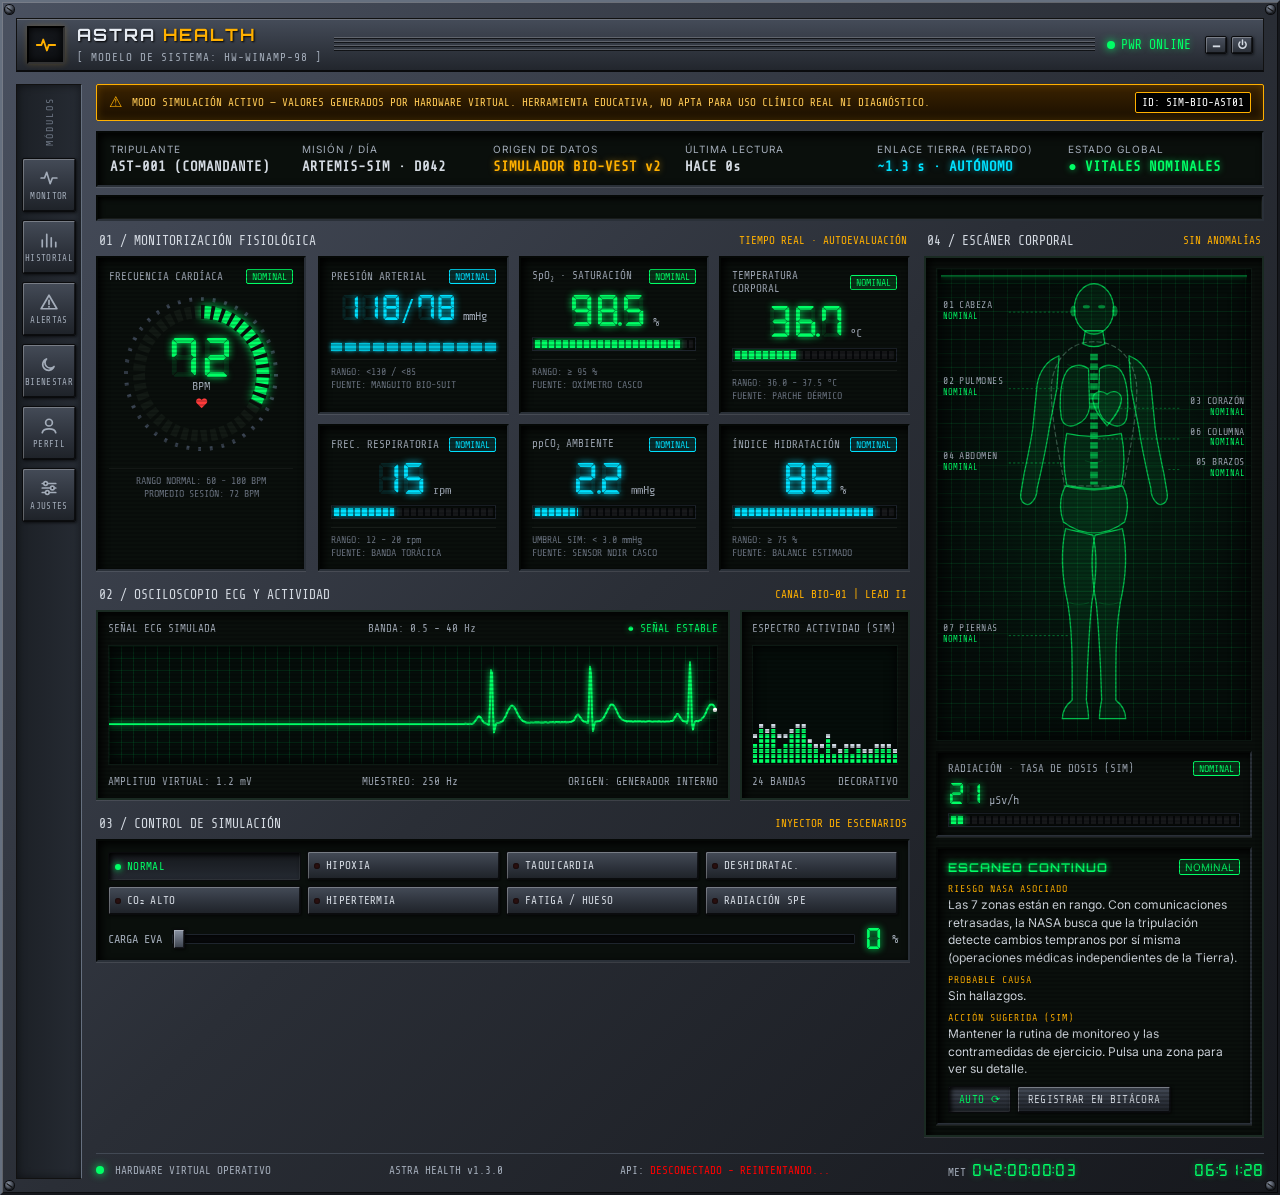
==== commit 5a1cf37d: "primera version de backend FastAPI y persistencia SQLite" ====
--- a/frontend/index.html
+++ b/frontend/index.html
@@ -395,6 +395,7 @@
             <footer class="console-footer">
                 <span><span class="status-dot"></span> HARDWARE VIRTUAL OPERATIVO</span>
                 <span>ASTRA HEALTH v1.3.0</span>
+                <span>API: <b id="connection-status">CONECTANDO...</b></span>
                 <span>MET <b id="met-clock">042:00:00:00</b></span>
                 <span id="system-clock">00:00:00</span>
             </footer>
@@ -406,6 +407,7 @@
 </main>
 
 <script src="js/model.js"></script>
+<script src="js/api.js"></script>
 <script src="js/canvas.js"></script>
 <script src="js/modules.js"></script>
 <script src="js/app.js"></script>
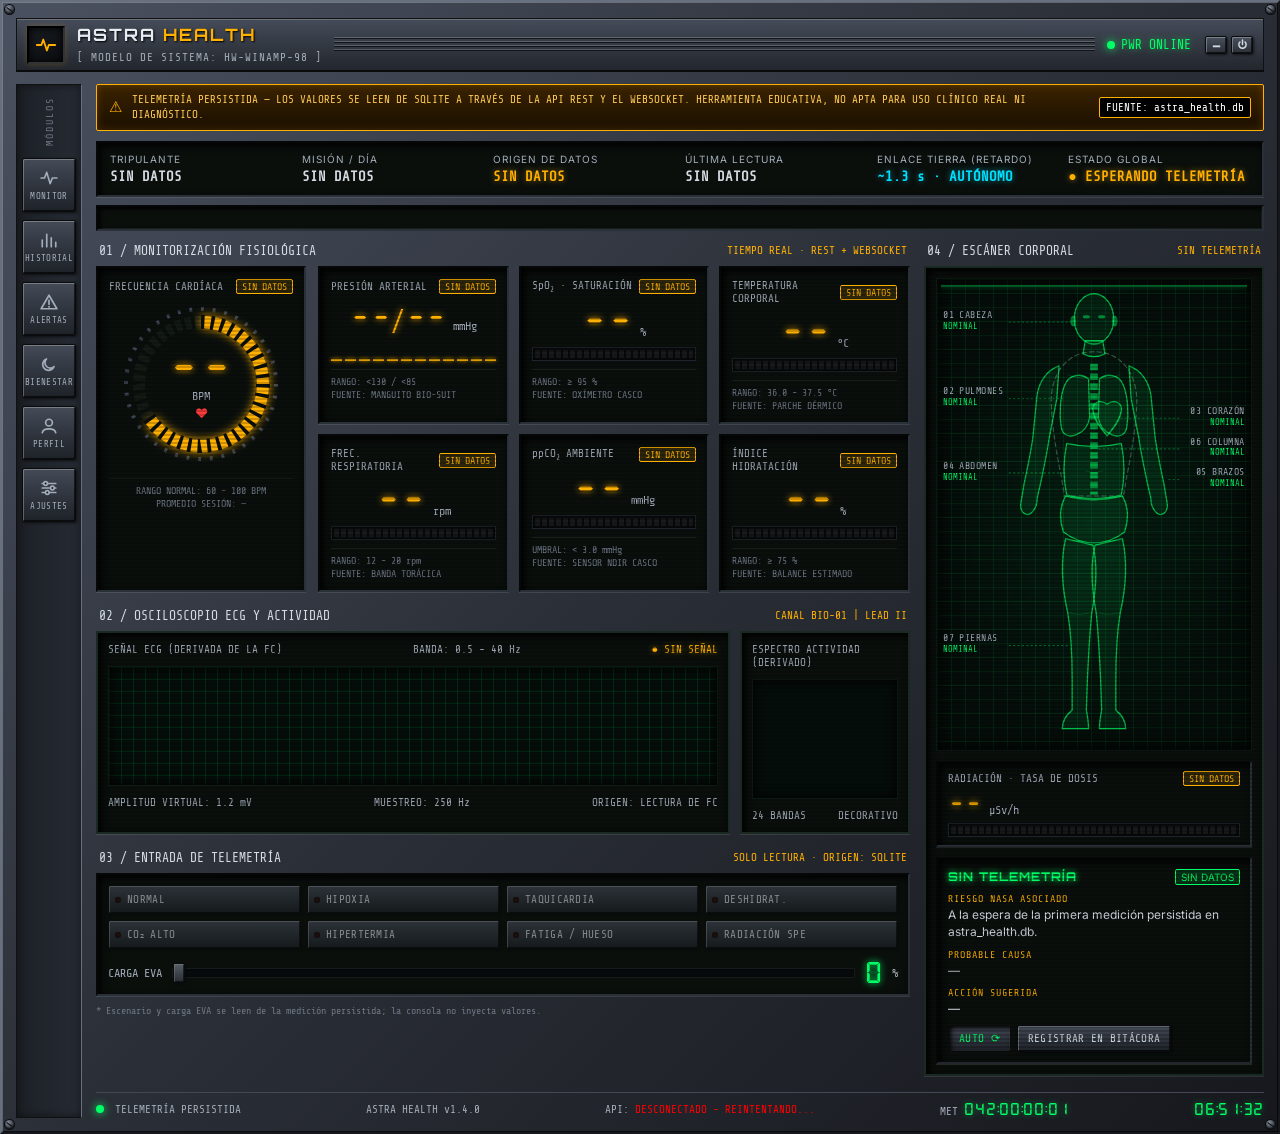
==== commit 120af344: "Conexión de Backend a Fronted" ====
--- a/frontend/index.html
+++ b/frontend/index.html
@@ -5,6 +5,7 @@
     <meta name="viewport" content="width=device-width, initial-scale=1.0">
     <meta name="theme-color" content="#111318">
     <title>ASTRA Health | Medical Console</title>
+    <link rel="icon" href="data:image/svg+xml,%3Csvg xmlns='http://www.w3.org/2000/svg' viewBox='0 0 24 24'%3E%3Cpath d='M2 12h5l2-6 4 12 2-6h7' fill='none' stroke='%2300ff66' stroke-width='2' stroke-linecap='round' stroke-linejoin='round'/%3E%3C/svg%3E">
 
     <link rel="preconnect" href="https://fonts.googleapis.com">
     <link rel="preconnect" href="https://fonts.gstatic.com" crossorigin>
@@ -106,17 +107,17 @@
 
             <div class="simulation-banner">
                 <span class="warning-icon" aria-hidden="true">⚠</span>
-                <span>MODO SIMULACIÓN ACTIVO — VALORES GENERADOS POR HARDWARE VIRTUAL. HERRAMIENTA EDUCATIVA, NO APTA PARA USO CLÍNICO REAL NI DIAGNÓSTICO.</span>
-                <span class="badge-source">ID: SIM-BIO-AST01</span>
+                <span>TELEMETRÍA PERSISTIDA — LOS VALORES SE LEEN DE SQLITE A TRAVÉS DE LA API REST Y EL WEBSOCKET. HERRAMIENTA EDUCATIVA, NO APTA PARA USO CLÍNICO REAL NI DIAGNÓSTICO.</span>
+                <span class="badge-source">FUENTE: astra_health.db</span>
             </div>
 
             <section class="mission-bar" aria-label="Estado de la misión">
-                <div><small>TRIPULANTE</small><strong>AST-001 (COMANDANTE)</strong></div>
-                <div><small>MISIÓN / DÍA</small><strong>ARTEMIS-SIM · D042</strong></div>
-                <div><small>ORIGEN DE DATOS</small><strong class="amber-text">SIMULADOR BIO-VEST v2</strong></div>
-                <div><small>ÚLTIMA LECTURA</small><strong id="last-sync-time">HACE 0s</strong></div>
-                <div><small>ENLACE TIERRA (RETARDO)</small><strong class="blue-text">~1.3 s · AUTÓNOMO</strong></div>
-                <div><small>ESTADO GLOBAL</small><strong id="global-status" class="green-text">● VITALES NOMINALES</strong></div>
+                <div><small>TRIPULANTE</small><strong id="mission-crew">SIN DATOS</strong></div>
+                <div><small>MISIÓN / DÍA</small><strong id="mission-name">SIN DATOS</strong></div>
+                <div><small>ORIGEN DE DATOS</small><strong class="amber-text" id="data-source">SIN DATOS</strong></div>
+                <div><small>ÚLTIMA LECTURA</small><strong id="last-sync-time">SIN DATOS</strong></div>
+                <div><small>ENLACE TIERRA (RETARDO)</small><strong class="blue-text" id="link-latency">~1.3 s · AUTÓNOMO</strong></div>
+                <div><small>ESTADO GLOBAL</small><strong id="global-status" class="amber-text">● ESPERANDO TELEMETRÍA</strong></div>
             </section>
 
             <div class="ticker" aria-hidden="true"><div class="ticker-track" id="ticker-track"></div></div>
@@ -129,14 +130,14 @@
                     <section class="section-block">
                         <div class="section-heading">
                             <span>01 / MONITORIZACIÓN FISIOLÓGICA</span>
-                            <span class="section-decoration">TIEMPO REAL · AUTOEVALUACIÓN</span>
+                            <span class="section-decoration">TIEMPO REAL · REST + WEBSOCKET</span>
                         </div>
 
                         <div class="monitoring-grid">
                             <article class="metric-card main-gauge-card" data-metric="hr">
                                 <div class="metric-header-mini">
                                     <span>FRECUENCIA CARDÍACA</span>
-                                    <span class="badge-status" data-badge>NOMINAL</span>
+                                    <span class="badge-status" data-badge>SIN DATOS</span>
                                 </div>
                                 <div class="circular-gauge-container">
                                     <svg class="gauge-svg" viewBox="0 0 160 160" aria-hidden="true">
@@ -146,22 +147,22 @@
                                         <circle class="gauge-segments" cx="80" cy="80" r="62" pathLength="100"/>
                                     </svg>
                                     <div class="gauge-center-content">
-                                        <span class="lcd lcd-xl"><span class="lcd-ghost" aria-hidden="true">88</span><span class="lcd-val" id="hr-value">72</span></span>
+                                        <span class="lcd lcd-xl"><span class="lcd-ghost" aria-hidden="true">88</span><span class="lcd-val" id="hr-value">--</span></span>
                                         <span class="gauge-unit">BPM</span>
                                         <span class="gauge-pulse-icon" aria-hidden="true">♥</span>
                                     </div>
                                 </div>
                                 <div class="metric-meta">
                                     <span>RANGO NORMAL: 60 - 100 BPM</span>
-                                    <span id="hr-avg">PROMEDIO 1H: 71 BPM</span>
+                                    <span id="hr-avg">PROMEDIO SESIÓN: —</span>
                                 </div>
                             </article>
 
                             <div class="vitals-subgrid">
                                 <article class="metric-card" data-metric="bp" style="--ok: var(--blue-glow)">
-                                    <div class="metric-header-mini"><span>PRESIÓN ARTERIAL</span><span class="badge-status" data-badge>NOMINAL</span></div>
-                                    <div class="lcd-row">
-                                        <span class="lcd"><span class="lcd-ghost" aria-hidden="true">888/88</span><span class="lcd-val"><span id="bp-sys">118</span>/<span id="bp-dia">78</span></span></span>
+                                    <div class="metric-header-mini"><span>PRESIÓN ARTERIAL</span><span class="badge-status" data-badge>SIN DATOS</span></div>
+                                    <div class="lcd-row">
+                                        <span class="lcd"><span class="lcd-ghost" aria-hidden="true">888/88</span><span class="lcd-val"><span id="bp-sys">--</span>/<span id="bp-dia">--</span></span></span>
                                         <span class="lcd-unit">mmHg</span>
                                     </div>
                                     <div class="bar-sparkline" id="bp-spark" aria-label="Tendencia sistólica"></div>
@@ -169,9 +170,9 @@
                                 </article>
 
                                 <article class="metric-card" data-metric="spo2">
-                                    <div class="metric-header-mini"><span>SpO<sub>2</sub> · SATURACIÓN</span><span class="badge-status" data-badge>NOMINAL</span></div>
-                                    <div class="lcd-row">
-                                        <span class="lcd"><span class="lcd-ghost" aria-hidden="true">888.8</span><span class="lcd-val" data-lcd>98.5</span></span>
+                                    <div class="metric-header-mini"><span>SpO<sub>2</sub> · SATURACIÓN</span><span class="badge-status" data-badge>SIN DATOS</span></div>
+                                    <div class="lcd-row">
+                                        <span class="lcd"><span class="lcd-ghost" aria-hidden="true">888.8</span><span class="lcd-val" data-lcd>--</span></span>
                                         <span class="lcd-unit">%</span>
                                     </div>
                                     <div class="seg-bar"><div class="seg-fill" data-bar></div></div>
@@ -179,9 +180,9 @@
                                 </article>
 
                                 <article class="metric-card" data-metric="temp">
-                                    <div class="metric-header-mini"><span>TEMPERATURA CORPORAL</span><span class="badge-status" data-badge>NOMINAL</span></div>
-                                    <div class="lcd-row">
-                                        <span class="lcd"><span class="lcd-ghost" aria-hidden="true">88.8</span><span class="lcd-val" data-lcd>36.7</span></span>
+                                    <div class="metric-header-mini"><span>TEMPERATURA CORPORAL</span><span class="badge-status" data-badge>SIN DATOS</span></div>
+                                    <div class="lcd-row">
+                                        <span class="lcd"><span class="lcd-ghost" aria-hidden="true">88.8</span><span class="lcd-val" data-lcd>--</span></span>
                                         <span class="lcd-unit">°C</span>
                                     </div>
                                     <div class="seg-bar"><div class="seg-fill" data-bar></div></div>
@@ -189,9 +190,9 @@
                                 </article>
 
                                 <article class="metric-card" data-metric="rr" style="--ok: var(--blue-glow)">
-                                    <div class="metric-header-mini"><span>FREC. RESPIRATORIA</span><span class="badge-status" data-badge>NOMINAL</span></div>
-                                    <div class="lcd-row">
-                                        <span class="lcd"><span class="lcd-ghost" aria-hidden="true">88</span><span class="lcd-val" data-lcd>15</span></span>
+                                    <div class="metric-header-mini"><span>FREC. RESPIRATORIA</span><span class="badge-status" data-badge>SIN DATOS</span></div>
+                                    <div class="lcd-row">
+                                        <span class="lcd"><span class="lcd-ghost" aria-hidden="true">88</span><span class="lcd-val" data-lcd>--</span></span>
                                         <span class="lcd-unit">rpm</span>
                                     </div>
                                     <div class="seg-bar"><div class="seg-fill" data-bar></div></div>
@@ -199,19 +200,19 @@
                                 </article>
 
                                 <article class="metric-card" data-metric="co2" style="--ok: var(--blue-glow)">
-                                    <div class="metric-header-mini"><span>ppCO<sub>2</sub> AMBIENTE</span><span class="badge-status" data-badge>NOMINAL</span></div>
-                                    <div class="lcd-row">
-                                        <span class="lcd"><span class="lcd-ghost" aria-hidden="true">8.8</span><span class="lcd-val" data-lcd>2.2</span></span>
+                                    <div class="metric-header-mini"><span>ppCO<sub>2</sub> AMBIENTE</span><span class="badge-status" data-badge>SIN DATOS</span></div>
+                                    <div class="lcd-row">
+                                        <span class="lcd"><span class="lcd-ghost" aria-hidden="true">8.8</span><span class="lcd-val" data-lcd>--</span></span>
                                         <span class="lcd-unit">mmHg</span>
                                     </div>
                                     <div class="seg-bar"><div class="seg-fill" data-bar></div></div>
-                                    <div class="metric-meta"><span>UMBRAL SIM: &lt; 3.0 mmHg</span><span>FUENTE: SENSOR NDIR CASCO</span></div>
+                                    <div class="metric-meta"><span>UMBRAL: &lt; 3.0 mmHg</span><span>FUENTE: SENSOR NDIR CASCO</span></div>
                                 </article>
 
                                 <article class="metric-card" data-metric="hyd" style="--ok: var(--blue-glow)">
-                                    <div class="metric-header-mini"><span>ÍNDICE HIDRATACIÓN</span><span class="badge-status" data-badge>NOMINAL</span></div>
-                                    <div class="lcd-row">
-                                        <span class="lcd"><span class="lcd-ghost" aria-hidden="true">88</span><span class="lcd-val" data-lcd>88</span></span>
+                                    <div class="metric-header-mini"><span>ÍNDICE HIDRATACIÓN</span><span class="badge-status" data-badge>SIN DATOS</span></div>
+                                    <div class="lcd-row">
+                                        <span class="lcd"><span class="lcd-ghost" aria-hidden="true">88</span><span class="lcd-val" data-lcd>--</span></span>
                                         <span class="lcd-unit">%</span>
                                     </div>
                                     <div class="seg-bar"><div class="seg-fill" data-bar></div></div>
@@ -230,20 +231,20 @@
                         <div class="scope-row">
                             <div class="monitor-panel" id="ecg-panel">
                                 <div class="monitor-header">
-                                    <span>SEÑAL ECG SIMULADA</span>
+                                    <span>SEÑAL ECG (DERIVADA DE LA FC)</span>
                                     <span>BANDA: 0.5 - 40 Hz</span>
-                                    <span class="green-text" id="ecg-state">● SEÑAL ESTABLE</span>
-                                </div>
-                                <div class="ecg-container"><canvas id="ecg-canvas" aria-label="Electrocardiograma simulado"></canvas></div>
+                                    <span class="amber-text" id="ecg-state">● SIN SEÑAL</span>
+                                </div>
+                                <div class="ecg-container"><canvas id="ecg-canvas" aria-label="Electrocardiograma derivado de la frecuencia cardíaca"></canvas></div>
                                 <div class="monitor-footer">
                                     <span>AMPLITUD VIRTUAL: 1.2 mV</span>
                                     <span>MUESTREO: 250 Hz</span>
-                                    <span>ORIGEN: GENERADOR INTERNO</span>
+                                    <span>ORIGEN: LECTURA DE FC</span>
                                 </div>
                             </div>
 
                             <div class="monitor-panel analyzer-panel">
-                                <div class="monitor-header"><span>ESPECTRO ACTIVIDAD (SIM)</span></div>
+                                <div class="monitor-header"><span>ESPECTRO ACTIVIDAD (DERIVADO)</span></div>
                                 <div class="ecg-container analyzer"><canvas id="bio-canvas" aria-hidden="true"></canvas></div>
                                 <div class="monitor-footer"><span>24 BANDAS</span><span>DECORATIVO</span></div>
                             </div>
@@ -252,28 +253,29 @@
 
                     <section class="section-block">
                         <div class="section-heading">
-                            <span>03 / CONTROL DE SIMULACIÓN</span>
-                            <span class="section-decoration">INYECTOR DE ESCENARIOS</span>
+                            <span>03 / ENTRADA DE TELEMETRÍA</span>
+                            <span class="section-decoration">SOLO LECTURA · ORIGEN: SQLITE</span>
                         </div>
 
                         <div class="control-panel">
-                            <div class="scenario-grid" role="group" aria-label="Escenarios de simulación">
-                                <button class="scn-btn is-on" type="button" data-scenario="normal">NORMAL</button>
-                                <button class="scn-btn" type="button" data-scenario="hypoxia">HIPOXIA</button>
-                                <button class="scn-btn" type="button" data-scenario="tachy">TAQUICARDIA</button>
-                                <button class="scn-btn" type="button" data-scenario="dehydration">DESHIDRATAC.</button>
-                                <button class="scn-btn" type="button" data-scenario="co2">CO₂ ALTO</button>
-                                <button class="scn-btn" type="button" data-scenario="fever">HIPERTERMIA</button>
-                                <button class="scn-btn" type="button" data-scenario="fatigue">FATIGA / HUESO</button>
-                                <button class="scn-btn" type="button" data-scenario="radiation">RADIACIÓN SPE</button>
+                            <div class="scenario-grid" role="group" aria-label="Escenario registrado en la base de datos">
+                                <button class="scn-btn" type="button" data-scenario="normal" disabled>NORMAL</button>
+                                <button class="scn-btn" type="button" data-scenario="hypoxia" disabled>HIPOXIA</button>
+                                <button class="scn-btn" type="button" data-scenario="tachy" disabled>TAQUICARDIA</button>
+                                <button class="scn-btn" type="button" data-scenario="dehydration" disabled>DESHIDRAT.</button>
+                                <button class="scn-btn" type="button" data-scenario="co2" disabled>CO₂ ALTO</button>
+                                <button class="scn-btn" type="button" data-scenario="fever" disabled>HIPERTERMIA</button>
+                                <button class="scn-btn" type="button" data-scenario="fatigue" disabled>FATIGA / HUESO</button>
+                                <button class="scn-btn" type="button" data-scenario="radiation" disabled>RADIACIÓN SPE</button>
                             </div>
 
                             <div class="eq-row">
                                 <label for="eva-slider">CARGA EVA</label>
-                                <input type="range" id="eva-slider" class="eq-slider" min="0" max="100" value="0" step="1">
+                                <input type="range" id="eva-slider" class="eq-slider" min="0" max="100" value="0" step="1" disabled>
                                 <span class="lcd lcd-sm"><span class="lcd-ghost" aria-hidden="true">8</span><span class="lcd-val" id="eva-value">0</span></span><span class="lcd-unit">%</span>
                             </div>
                         </div>
+                        <p class="module-note">* Escenario y carga EVA se leen de la medición persistida; la consola no inyecta valores.</p>
                     </section>
                 </div>
 
@@ -282,7 +284,7 @@
                     <section class="section-block">
                         <div class="section-heading">
                             <span>04 / ESCÁNER CORPORAL</span>
-                            <span class="section-decoration" id="body-summary">SIN ANOMALÍAS</span>
+                            <span class="section-decoration" id="body-summary">SIN TELEMETRÍA</span>
                         </div>
 
                         <div class="body-panel monitor-panel">
@@ -364,9 +366,9 @@
 
                             <!-- RADIACIÓN -->
                             <div class="rad-row" data-metric="dose">
-                                <div class="metric-header-mini"><span>RADIACIÓN · TASA DE DOSIS (SIM)</span><span class="badge-status" id="rad-badge" data-badge>NOMINAL</span></div>
+                                <div class="metric-header-mini"><span>RADIACIÓN · TASA DE DOSIS</span><span class="badge-status" id="rad-badge" data-badge>SIN DATOS</span></div>
                                 <div class="lcd-row">
-                                    <span class="lcd lcd-sm"><span class="lcd-ghost" aria-hidden="true">88</span><span class="lcd-val" id="rad-value" data-lcd>22</span></span>
+                                    <span class="lcd lcd-sm"><span class="lcd-ghost" aria-hidden="true">88</span><span class="lcd-val" id="rad-value" data-lcd>--</span></span>
                                     <span class="lcd-unit">µSv/h</span>
                                 </div>
                                 <div class="seg-bar"><div class="seg-fill" id="rad-bar" data-bar></div></div>
@@ -375,13 +377,13 @@
                             <!-- LECTURA DE ZONA -->
                             <div class="zone-readout" id="zone-readout" aria-live="polite">
                                 <div class="zr-head">
-                                    <strong id="zr-title">ESCANEO CONTINUO</strong>
-                                    <span class="badge-status" id="zr-badge">NOMINAL</span>
+                                    <strong id="zr-title">SIN TELEMETRÍA</strong>
+                                    <span class="badge-status" id="zr-badge">SIN DATOS</span>
                                 </div>
                                 <ul class="zr-list" id="zr-list"></ul>
-                                <p class="zr-block"><b>RIESGO NASA ASOCIADO</b><span id="zr-nasa"></span></p>
-                                <p class="zr-block"><b>PROBABLE CAUSA</b><span id="zr-cause"></span></p>
-                                <p class="zr-block"><b>ACCIÓN SUGERIDA (SIM)</b><span id="zr-action"></span></p>
+                                <p class="zr-block"><b>RIESGO NASA ASOCIADO</b><span id="zr-nasa">A la espera de la primera medición persistida en astra_health.db.</span></p>
+                                <p class="zr-block"><b>PROBABLE CAUSA</b><span id="zr-cause">—</span></p>
+                                <p class="zr-block"><b>ACCIÓN SUGERIDA</b><span id="zr-action">—</span></p>
                                 <div class="zr-buttons">
                                     <button class="hw-btn" type="button" id="zone-auto" aria-pressed="true">AUTO ⟳</button>
                                     <button class="hw-btn" type="button" id="zone-log">REGISTRAR EN BITÁCORA</button>
@@ -393,8 +395,8 @@
             </div>
 
             <footer class="console-footer">
-                <span><span class="status-dot"></span> HARDWARE VIRTUAL OPERATIVO</span>
-                <span>ASTRA HEALTH v1.3.0</span>
+                <span><span class="status-dot"></span> TELEMETRÍA PERSISTIDA</span>
+                <span>ASTRA HEALTH v1.4.0</span>
                 <span>API: <b id="connection-status">CONECTANDO...</b></span>
                 <span>MET <b id="met-clock">042:00:00:00</b></span>
                 <span id="system-clock">00:00:00</span>
--- a/frontend/css/styles.css
+++ b/frontend/css/styles.css
@@ -399,6 +399,17 @@
 .eq-slider::-webkit-slider-thumb { -webkit-appearance: none; width: 12px; height: 20px; border-radius: 1px; cursor: pointer; background: linear-gradient(180deg, #8a93a3, #3a404b); border: 1px solid #0a0b0d; box-shadow: var(--bevel-out); }
 .eq-slider::-moz-range-thumb { width: 12px; height: 20px; border-radius: 1px; cursor: pointer; background: linear-gradient(180deg, #8a93a3, #3a404b); border: 1px solid #0a0b0d; }
 .eq-row .lcd { --c: var(--green-glow); }
+
+/* Controles de solo lectura: los valores llegan desde la base de datos. */
+.scn-btn:disabled, .eq-slider:disabled { cursor: not-allowed; opacity: .6; }
+.scn-btn:disabled:hover { background: linear-gradient(180deg, #444b57 0%, #2c313a 60%, #1e2228 100%); }
+.console-main .module-note {
+    margin-top: 8px;
+    font-family: var(--font-digital);
+    font-size: 10px;
+    line-height: 1.4;
+    color: var(--dim);
+}
 
 /* ---------- 10. ESCÁNER CORPORAL ---------- */
 .body-panel { padding: 10px; }
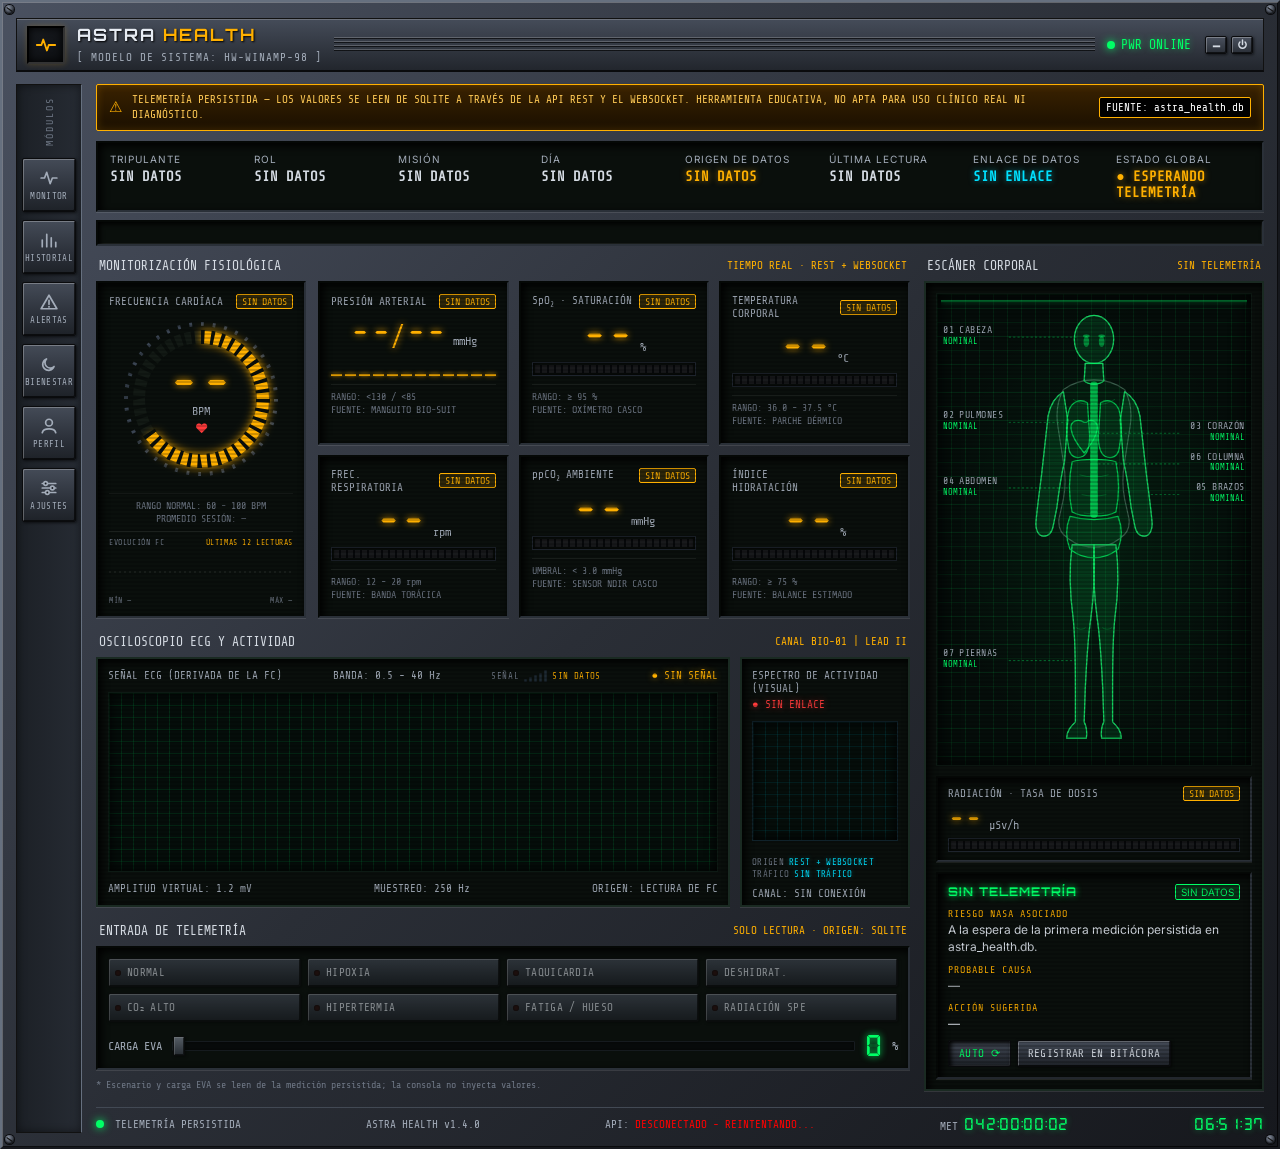
==== commit cf83b89c: "Interfaz Versión 2.0.1" ====
--- a/frontend/index.html
+++ b/frontend/index.html
@@ -113,10 +113,12 @@
 
             <section class="mission-bar" aria-label="Estado de la misión">
                 <div><small>TRIPULANTE</small><strong id="mission-crew">SIN DATOS</strong></div>
-                <div><small>MISIÓN / DÍA</small><strong id="mission-name">SIN DATOS</strong></div>
+                <div><small>ROL</small><strong id="mission-role">SIN DATOS</strong></div>
+                <div><small>MISIÓN</small><strong id="mission-name">SIN DATOS</strong></div>
+                <div><small>DÍA</small><strong id="mission-day">SIN DATOS</strong></div>
                 <div><small>ORIGEN DE DATOS</small><strong class="amber-text" id="data-source">SIN DATOS</strong></div>
                 <div><small>ÚLTIMA LECTURA</small><strong id="last-sync-time">SIN DATOS</strong></div>
-                <div><small>ENLACE TIERRA (RETARDO)</small><strong class="blue-text" id="link-latency">~1.3 s · AUTÓNOMO</strong></div>
+                <div><small>ENLACE DE DATOS</small><strong class="blue-text" id="link-latency">CONECTANDO...</strong></div>
                 <div><small>ESTADO GLOBAL</small><strong id="global-status" class="amber-text">● ESPERANDO TELEMETRÍA</strong></div>
             </section>
 
@@ -129,7 +131,7 @@
 
                     <section class="section-block">
                         <div class="section-heading">
-                            <span>01 / MONITORIZACIÓN FISIOLÓGICA</span>
+                            <span>MONITORIZACIÓN FISIOLÓGICA</span>
                             <span class="section-decoration">TIEMPO REAL · REST + WEBSOCKET</span>
                         </div>
 
@@ -156,6 +158,16 @@
                                     <span>RANGO NORMAL: 60 - 100 BPM</span>
                                     <span id="hr-avg">PROMEDIO SESIÓN: —</span>
                                 </div>
+                                <div class="hr-trend">
+                                    <div class="hr-trend-head"><span>EVOLUCIÓN FC</span><span>ÚLTIMAS 12 LECTURAS</span></div>
+                                    <svg class="hr-trend-svg" viewBox="0 0 200 48" preserveAspectRatio="none" role="img" aria-label="Evolución de la frecuencia cardíaca según el historial persistido">
+                                        <line class="hr-trend-mid" x1="0" y1="24" x2="200" y2="24"></line>
+                                        <polygon class="hr-trend-area" id="hr-trend-area" points=""></polygon>
+                                        <polyline class="hr-trend-line" id="hr-trend-line" points=""></polyline>
+                                        <circle class="hr-trend-dot" id="hr-trend-dot" r="2.4" cx="0" cy="0"></circle>
+                                    </svg>
+                                    <div class="hr-trend-range"><span id="hr-trend-min">MÍN —</span><span id="hr-trend-max">MÁX —</span></div>
+                                </div>
                             </article>
 
                             <div class="vitals-subgrid">
@@ -222,9 +234,9 @@
                         </div>
                     </section>
 
-                    <section class="section-block">
+                    <section class="section-block scope-block">
                         <div class="section-heading">
-                            <span>02 / OSCILOSCOPIO ECG Y ACTIVIDAD</span>
+                            <span>OSCILOSCOPIO ECG Y ACTIVIDAD</span>
                             <span class="section-decoration">CANAL BIO-01 | LEAD II</span>
                         </div>
 
@@ -233,6 +245,11 @@
                                 <div class="monitor-header">
                                     <span>SEÑAL ECG (DERIVADA DE LA FC)</span>
                                     <span>BANDA: 0.5 - 40 Hz</span>
+                                    <span class="signal-meter" id="ecg-signal" data-status="warn" title="Calidad de señal ECG">
+                                        <span class="signal-label">SEÑAL</span>
+                                        <span class="signal-bars" aria-hidden="true"><i></i><i></i><i></i><i></i><i></i></span>
+                                        <b id="ecg-signal-text">SIN DATOS</b>
+                                    </span>
                                     <span class="amber-text" id="ecg-state">● SIN SEÑAL</span>
                                 </div>
                                 <div class="ecg-container"><canvas id="ecg-canvas" aria-label="Electrocardiograma derivado de la frecuencia cardíaca"></canvas></div>
@@ -243,17 +260,29 @@
                                 </div>
                             </div>
 
-                            <div class="monitor-panel analyzer-panel">
-                                <div class="monitor-header"><span>ESPECTRO ACTIVIDAD (DERIVADO)</span></div>
-                                <div class="ecg-container analyzer"><canvas id="bio-canvas" aria-hidden="true"></canvas></div>
-                                <div class="monitor-footer"><span>24 BANDAS</span><span>DECORATIVO</span></div>
+                            <div class="monitor-panel radio-panel">
+                                <div class="monitor-header">
+                                    <span>ESPECTRO DE ACTIVIDAD (VISUAL)</span>
+                                    <span class="amber-text" id="radio-state">● CONECTANDO</span>
+                                </div>
+                                <div class="ecg-container analyzer radio-scope">
+                                    <canvas id="radio-canvas" role="img" aria-label="Espectro decorativo del enlace de telemetría"></canvas>
+                                </div>
+                                <div class="radio-readout">
+                                    <span>ORIGEN <b id="radio-carrier">REST + WEBSOCKET</b></span>
+                                    <span>TRÁFICO <b id="radio-traffic">SIN LECTURA</b></span>
+                                </div>
+                                <div class="monitor-footer">
+                                    <span id="radio-band">CANAL: SIN CONEXIÓN</span>
+                                    <span id="radio-latency">SIN LECTURA</span>
+                                </div>
                             </div>
                         </div>
                     </section>
 
                     <section class="section-block">
                         <div class="section-heading">
-                            <span>03 / ENTRADA DE TELEMETRÍA</span>
+                            <span>ENTRADA DE TELEMETRÍA</span>
                             <span class="section-decoration">SOLO LECTURA · ORIGEN: SQLITE</span>
                         </div>
 
@@ -283,7 +312,7 @@
                 <aside class="col-right" aria-label="Escáner corporal">
                     <section class="section-block">
                         <div class="section-heading">
-                            <span>04 / ESCÁNER CORPORAL</span>
+                            <span>ESCÁNER CORPORAL</span>
                             <span class="section-decoration" id="body-summary">SIN TELEMETRÍA</span>
                         </div>
 
@@ -292,74 +321,79 @@
                                 <svg id="body-svg" viewBox="0 0 280 420" role="group" aria-label="Mapa corporal con zonas de riesgo probable">
                                     <rect class="scanline" x="0" y="0" width="280" height="2"/>
 
-                                    <g transform="translate(40,0)">
-                                        <!-- silueta decorativa del torso -->
-                                        <path class="body-outline" d="M100 61 C86 61 76 67 69 77 C63 86 60 98 61 111 C62 133 66 155 70 175 L73 193 L127 193 L130 175 C134 155 138 133 139 111 C140 98 137 86 131 77 C124 67 114 61 100 61 Z"/>
+                                    <!-- silueta de referencia -->
+                                    <g class="body-base" aria-hidden="true">
+                                        <path class="body-outline" d="M132 58 L148 58 L149 74 C145 78 135 78 131 74 Z"/>
+                                        <path class="body-outline" d="M112 82 C120 76 130 73 140 73 C150 73 160 76 168 82 C173 91 175 103 173 116 L168 148 C166 160 166 172 168 182 L172 200 C173 208 170 214 164 218 L158 222 C152 225 146 226 140 226 C134 226 128 225 122 222 L116 218 C110 214 107 208 108 200 L112 182 C114 172 114 160 112 148 L107 116 C105 103 107 91 112 82 Z"/>
+                                        <path class="body-outline" d="M112 84 C105 88 100 96 98 106 L92 160 C90 176 88 190 87 202 C86 210 89 216 94 216 C99 216 102 212 103 205 L106 190 C108 174 110 160 113 148 L116 110 Z"/>
+                                        <path class="body-outline" d="M168 84 C175 88 180 96 182 106 L188 160 C190 176 192 190 193 202 C194 210 191 216 186 216 C181 216 178 212 177 205 L174 190 C172 174 170 160 167 148 L164 110 Z"/>
+                                        <path class="body-outline" d="M120 224 C117 246 118 270 121 292 C123 312 123 336 123 356 L123 386 C119 390 115 394 115 401 L133 401 C134 394 133 390 131 386 L132 356 C133 336 134 312 137 292 C140 270 141 246 140 224 Z"/>
+                                        <path class="body-outline" d="M160 224 C163 246 162 270 159 292 C157 312 157 336 157 356 L157 386 C161 390 165 394 165 401 L147 401 C146 394 147 390 149 386 L148 356 C147 336 146 312 143 292 C140 270 139 246 140 224 Z"/>
+                                        <ellipse class="body-outline" cx="140" cy="36" rx="18" ry="22"/>
 
                                         <!-- detalles anatómicos -->
-                                        <g class="body-details" aria-hidden="true">
-                                            <path class="body-detail" d="M76 82 Q88 87 97 85"/>
-                                            <path class="body-detail" d="M124 82 Q112 87 103 85"/>
-                                            <line class="body-detail spine-hint" x1="100" y1="88" x2="100" y2="146"/>
-                                            <path class="body-detail" d="M92 170 Q100 173 108 170"/>
-                                            <path class="body-detail" d="M78 300 Q86 303 95 300"/>
-                                            <path class="body-detail" d="M105 300 Q114 303 122 300"/>
-                                        </g>
-
-                                        <!-- 04 ABDOMEN -->
-                                        <g class="zone" data-zone="abdomen" tabindex="0" role="button" aria-label="Abdomen y core">
-                                            <path class="zone-shape" d="M75 145 Q100 151 125 145 C128 160 128 178 125 192 Q100 199 75 192 C72 178 72 160 75 145 Z"/>
-                                        </g>
-
-                                        <!-- 02 PULMONES -->
-                                        <g class="zone" data-zone="lungs" tabindex="0" role="button" aria-label="Pulmones">
-                                            <path class="zone-shape" d="M95 86 C88 80 77 82 73 92 C69 102 68 118 70 130 C71 137 77 140 84 137 C91 134 95 129 96 121 Z"/>
-                                            <path class="zone-shape" d="M105 86 C112 80 123 82 127 92 C131 102 132 118 130 130 C129 137 123 140 116 137 C109 134 105 129 104 121 Z"/>
-                                        </g>
-
-                                        <!-- 03 CORAZÓN -->
-                                        <g class="zone" data-zone="heart" tabindex="0" role="button" aria-label="Corazón">
-                                            <path class="zone-shape" d="M112 109 C105 104 98 108 99 115 C100 124 107 132 112 138 C117 132 124 124 125 115 C126 108 119 104 112 109 Z"/>
-                                        </g>
-
-                                        <!-- 06 COLUMNA Y CADERA -->
-                                        <g class="zone" data-zone="spine" tabindex="0" role="button" aria-label="Columna y cadera">
-                                            <path class="zone-shape" d="M74 193 Q100 200 126 193 C131 202 132 214 128 226 C119 233 110 236 100 236 C90 236 81 233 72 226 C68 214 69 202 74 193 Z"/>
-                                            <line class="zone-line" x1="100" y1="72" x2="100" y2="192" stroke-width="7" stroke-dasharray="6 3"/>
-                                        </g>
-
-                                        <!-- 05 BRAZOS -->
-                                        <g class="zone" data-zone="arms" tabindex="0" role="button" aria-label="Brazos y manos">
-                                            <path class="zone-shape" d="M68 74 C57 78 50 88 48 100 L44 140 C42 154 39 168 36 182 L33 200 C32 208 38 212 42 209 C46 206 48 201 48 195 L51 182 C54 168 57 154 59 140 L66 104 Z"/>
-                                            <path class="zone-shape" d="M132 74 C143 78 150 88 152 100 L156 140 C158 154 161 168 164 182 L167 200 C168 208 162 212 158 209 C154 206 152 201 152 195 L149 182 C146 168 143 154 141 140 L134 104 Z"/>
-                                        </g>
-
-                                        <!-- 07 PIERNAS -->
-                                        <g class="zone" data-zone="legs" tabindex="0" role="button" aria-label="Piernas">
-                                            <path class="zone-shape" d="M74 232 C69 254 71 278 76 300 C79 318 80 340 80 360 L80 389 C75 393 71 398 71 406 L95 406 C95 399 94 394 93 389 L94 360 C95 340 96 318 98 300 C102 278 103 254 99 238 Z"/>
-                                            <path class="zone-shape" d="M126 232 C131 254 129 278 124 300 C121 318 120 340 120 360 L120 389 C125 393 129 398 129 406 L105 406 C105 399 106 394 107 389 L106 360 C105 340 104 318 102 300 C98 278 97 254 101 238 Z"/>
-                                        </g>
-
-                                        <!-- 01 CABEZA / OJOS -->
-                                        <g class="zone" data-zone="head" tabindex="0" role="button" aria-label="Cabeza y ojos">
-                                            <ellipse class="zone-shape" cx="100" cy="31" rx="18" ry="23"/>
-                                            <path class="zone-shape" d="M92 51 L90 63 Q100 68 110 63 L108 51 Z"/>
-                                            <ellipse class="zone-detail" cx="81" cy="33" rx="2.6" ry="5"/>
-                                            <ellipse class="zone-detail" cx="119" cy="33" rx="2.6" ry="5"/>
-                                            <ellipse class="zone-detail" cx="93" cy="29" rx="3.2" ry="1.7"/>
-                                            <ellipse class="zone-detail" cx="107" cy="29" rx="3.2" ry="1.7"/>
-                                        </g>
+                                        <path class="body-detail" d="M121 91 Q130 97 139 95"/>
+                                        <path class="body-detail" d="M159 91 Q150 97 141 95"/>
+                                        <path class="body-detail" d="M127 160 Q140 164 153 160"/>
+                                        <path class="body-detail" d="M129 178 Q140 181 151 178"/>
+                                        <path class="body-detail" d="M131 195 Q140 197 149 195"/>
+                                        <path class="body-detail" d="M124 300 Q128 303 132 300"/>
+                                        <path class="body-detail" d="M148 300 Q152 303 156 300"/>
+                                    </g>
+
+                                    <!-- 01 CABEZA / OJOS -->
+                                    <g class="zone" data-zone="head" tabindex="0" role="button" aria-label="Cabeza y ojos">
+                                        <ellipse class="zone-shape" cx="140" cy="36" rx="18" ry="22"/>
+                                        <path class="zone-shape" d="M132 58 L148 58 L149 74 C145 78 135 78 131 74 Z"/>
+                                        <ellipse class="zone-detail" cx="133" cy="38" rx="2.6" ry="5"/>
+                                        <ellipse class="zone-detail" cx="147" cy="38" rx="2.6" ry="5"/>
+                                        <ellipse class="zone-detail" cx="133" cy="33" rx="3" ry="1.6"/>
+                                        <ellipse class="zone-detail" cx="147" cy="33" rx="3" ry="1.6"/>
+                                    </g>
+
+                                    <!-- 02 PULMONES -->
+                                    <g class="zone" data-zone="lungs" tabindex="0" role="button" aria-label="Pulmones">
+                                        <path class="zone-shape" d="M134 94 C127 90 120 93 117 101 C114 111 115 126 117 136 C118 143 124 146 130 143 C135 140 136 133 136 124 Z"/>
+                                        <path class="zone-shape" d="M146 94 C153 90 160 93 163 101 C166 111 165 126 163 136 C162 143 156 146 150 143 C145 140 144 133 144 124 Z"/>
+                                    </g>
+
+                                    <!-- 03 CORAZÓN -->
+                                    <g class="zone" data-zone="heart" tabindex="0" role="button" aria-label="Corazón">
+                                        <path class="zone-shape" d="M131 112 C125 108 118 111 119 118 C120 126 126 134 131 140 C136 134 142 126 143 118 C144 111 137 108 133 112 Z"/>
+                                    </g>
+
+                                    <!-- 04 ABDOMEN -->
+                                    <g class="zone" data-zone="abdomen" tabindex="0" role="button" aria-label="Abdomen y core">
+                                        <path class="zone-shape" d="M120 148 C128 145 152 145 160 148 C163 162 163 180 160 194 C152 199 128 199 120 194 C117 180 117 162 120 148 Z"/>
+                                    </g>
+
+                                    <!-- 05 BRAZOS -->
+                                    <g class="zone" data-zone="arms" tabindex="0" role="button" aria-label="Brazos y manos">
+                                        <path class="zone-shape" d="M112 84 C105 88 100 96 98 106 L92 160 C90 176 88 190 87 202 C86 210 89 216 94 216 C99 216 102 212 103 205 L106 190 C108 174 110 160 113 148 L116 110 Z"/>
+                                        <path class="zone-shape" d="M168 84 C175 88 180 96 182 106 L188 160 C190 176 192 190 193 202 C194 210 191 216 186 216 C181 216 178 212 177 205 L174 190 C172 174 170 160 167 148 L164 110 Z"/>
+                                    </g>
+
+                                    <!-- 06 COLUMNA Y CADERA -->
+                                    <g class="zone" data-zone="spine" tabindex="0" role="button" aria-label="Columna y cadera">
+                                        <path class="zone-shape" d="M118 198 Q140 204 162 198 C166 208 166 218 162 228 C154 234 146 236 140 236 C134 236 126 234 118 228 C114 218 114 208 118 198 Z"/>
+                                        <line class="zone-line" x1="140" y1="78" x2="140" y2="196" stroke-width="7" stroke-dasharray="6 3"/>
+                                    </g>
+
+                                    <!-- 07 PIERNAS -->
+                                    <g class="zone" data-zone="legs" tabindex="0" role="button" aria-label="Piernas">
+                                        <path class="zone-shape" d="M120 224 C117 246 118 270 121 292 C123 312 123 336 123 356 L123 386 C119 390 115 394 115 401 L133 401 C134 394 133 390 131 386 L132 356 C133 336 134 312 137 292 C140 270 141 246 140 224 Z"/>
+                                        <path class="zone-shape" d="M160 224 C163 246 162 270 159 292 C157 312 157 336 157 356 L157 386 C161 390 165 394 165 401 L147 401 C146 394 147 390 149 386 L148 356 C147 336 146 312 143 292 C140 270 139 246 140 224 Z"/>
                                     </g>
 
                                     <!-- ETIQUETAS IZQUIERDAS -->
-                                    <g class="zone-label" data-zone="head"><line class="leader" x1="62" y1="34" x2="121" y2="34"/><text class="zl-name" x="2" y="30">01 CABEZA</text><text class="zl-state" x="2" y="40">NOMINAL</text></g>
-                                    <g class="zone-label" data-zone="lungs"><line class="leader" x1="62" y1="104" x2="112" y2="104"/><text class="zl-name" x="2" y="100">02 PULMONES</text><text class="zl-state" x="2" y="110">NOMINAL</text></g>
-                                    <g class="zone-label" data-zone="abdomen"><line class="leader" x1="62" y1="172" x2="113" y2="172"/><text class="zl-name" x="2" y="168">04 ABDOMEN</text><text class="zl-state" x="2" y="178">NOMINAL</text></g>
-                                    <g class="zone-label" data-zone="legs"><line class="leader" x1="62" y1="330" x2="117" y2="330"/><text class="zl-name" x="2" y="326">07 PIERNAS</text><text class="zl-state" x="2" y="336">NOMINAL</text></g>
+                                    <g class="zone-label" data-zone="head"><line class="leader" x1="62" y1="34" x2="124" y2="34"/><text class="zl-name" x="2" y="30">01 CABEZA</text><text class="zl-state" x="2" y="40">NOMINAL</text></g>
+                                    <g class="zone-label" data-zone="lungs"><line class="leader" x1="62" y1="112" x2="118" y2="112"/><text class="zl-name" x="2" y="108">02 PULMONES</text><text class="zl-state" x="2" y="118">NOMINAL</text></g>
+                                    <g class="zone-label" data-zone="abdomen"><line class="leader" x1="62" y1="172" x2="118" y2="172"/><text class="zl-name" x="2" y="168">04 ABDOMEN</text><text class="zl-state" x="2" y="178">NOMINAL</text></g>
+                                    <g class="zone-label" data-zone="legs"><line class="leader" x1="62" y1="330" x2="123" y2="330"/><text class="zl-name" x="2" y="326">07 PIERNAS</text><text class="zl-state" x="2" y="336">NOMINAL</text></g>
 
                                     <!-- ETIQUETAS DERECHAS -->
-                                    <g class="zone-label" data-zone="heart"><line class="leader" x1="218" y1="122" x2="162" y2="122"/><text class="zl-name" x="278" y="118" text-anchor="end">03 CORAZÓN</text><text class="zl-state" x="278" y="128" text-anchor="end">NOMINAL</text></g>
-                                    <g class="zone-label" data-zone="arms"><line class="leader" x1="218" y1="178" x2="208" y2="178"/><text class="zl-name" x="278" y="174" text-anchor="end">05 BRAZOS</text><text class="zl-state" x="278" y="184" text-anchor="end">NOMINAL</text></g>
+                                    <g class="zone-label" data-zone="heart"><line class="leader" x1="218" y1="122" x2="144" y2="122"/><text class="zl-name" x="278" y="118" text-anchor="end">03 CORAZÓN</text><text class="zl-state" x="278" y="128" text-anchor="end">NOMINAL</text></g>
+                                    <g class="zone-label" data-zone="arms"><line class="leader" x1="218" y1="178" x2="190" y2="178"/><text class="zl-name" x="278" y="174" text-anchor="end">05 BRAZOS</text><text class="zl-state" x="278" y="184" text-anchor="end">NOMINAL</text></g>
                                     <g class="zone-label" data-zone="spine"><line class="leader" x1="218" y1="150" x2="142" y2="150"/><text class="zl-name" x="278" y="146" text-anchor="end">06 COLUMNA</text><text class="zl-state" x="278" y="156" text-anchor="end">NOMINAL</text></g>
                                 </svg>
                             </div>
@@ -412,6 +446,7 @@
 <script src="js/api.js"></script>
 <script src="js/canvas.js"></script>
 <script src="js/modules.js"></script>
+<script src="js/notifications.js"></script>
 <script src="js/app.js"></script>
 </body>
 </html>
--- a/frontend/css/styles.css
+++ b/frontend/css/styles.css
@@ -235,8 +235,14 @@
 .badge-source { margin-left: auto; background: #000; padding: 2px 6px; border: 1px solid var(--amber-glow); color: #fff; border-radius: 2px; white-space: nowrap; }
 
 .mission-bar {
-    display: grid; grid-template-columns: repeat(auto-fit, minmax(150px, 1fr)); gap: 10px;
+    display: grid; grid-template-columns: repeat(8, minmax(0, 1fr)); gap: 10px;
     padding: 10px 12px; margin-bottom: 8px;
+}
+@container main (max-width: 980px) {
+    .mission-bar { grid-template-columns: repeat(4, minmax(0, 1fr)); }
+}
+@container main (max-width: 600px) {
+    .mission-bar { grid-template-columns: repeat(2, minmax(0, 1fr)); }
 }
 .mission-bar > div { display: flex; flex-direction: column; gap: 4px; min-width: 0; }
 .mission-bar small { color: var(--muted); font-size: 10px; letter-spacing: 1px; }
@@ -252,8 +258,23 @@
 .ticker[data-status="alert"] { color: var(--red-glow); text-shadow: 0 0 5px rgba(255,59,59,.5); }
 .ticker-track { display: inline-block; padding-left: 100%; animation: ticker 32s linear infinite; }
 
-.dash-grid { display: grid; grid-template-columns: minmax(0, 1fr) 340px; gap: 14px; align-items: start; }
-.col-left { min-width: 0; container: left / inline-size; }
+.dash-grid { display: grid; grid-template-columns: minmax(0, 1fr) 340px; gap: 14px; align-items: stretch; }
+.col-left { min-width: 0; container: left / inline-size; display: flex; flex-direction: column; }
+/* Solo en el diseño de dos columnas y con la izquierda ancha: el osciloscopio
+   se estira para equilibrar la altura del escáner corporal. El canvas queda
+   posicionado en absoluto para no realimentar el tamaño intrínseco. */
+@container main (min-width: 901px) {
+    @container left (min-width: 721px) {
+        .col-left > .scope-block { flex: 1 1 auto; display: flex; flex-direction: column; min-height: 0; }
+        .scope-block .scope-row { flex: 1 1 0; min-height: 0; align-items: stretch; }
+        .scope-block .monitor-panel { display: flex; flex-direction: column; min-height: 0; }
+        .scope-block .monitor-header,
+        .scope-block .monitor-footer,
+        .scope-block .radio-readout { flex: 0 0 auto; }
+        .scope-block .ecg-container { position: relative; flex: 1 1 0; height: auto; min-height: 120px; }
+        .scope-block .ecg-container canvas { position: absolute; inset: 0; width: 100%; height: 100%; }
+    }
+}
 .col-right { min-width: 0; }
 
 .section-block { margin-bottom: 16px; }
@@ -342,6 +363,21 @@
 .gauge-unit { font-family: var(--font-digital); font-size: 12px; color: var(--muted); }
 .gauge-pulse-icon { font-size: 13px; color: var(--red-glow); margin-top: 2px; animation: pulse-heart 1s infinite alternate; }
 
+/* mini gráfica de evolución de la frecuencia cardíaca */
+.hr-trend { margin-top: 7px; padding-top: 6px; border-top: 1px solid rgba(255,255,255,.07); }
+.hr-trend-head, .hr-trend-range {
+    display: flex; justify-content: space-between; gap: 6px;
+    font-family: var(--font-digital); font-size: 8px; letter-spacing: .6px; color: var(--dim);
+}
+.hr-trend-head { margin-bottom: 2px; }
+.hr-trend-head span:last-child { color: var(--c); }
+.hr-trend-svg { display: block; width: 100%; height: 46px; overflow: visible; }
+.hr-trend-mid { stroke: rgba(255,255,255,.14); stroke-width: .8; stroke-dasharray: 2 3; vector-effect: non-scaling-stroke; }
+.hr-trend-area { fill: var(--c); opacity: .12; stroke: none; }
+.hr-trend-line { fill: none; stroke: var(--c); stroke-width: 1.6; stroke-linejoin: round; stroke-linecap: round; filter: drop-shadow(0 0 3px var(--c)); vector-effect: non-scaling-stroke; }
+.hr-trend-dot { fill: var(--c); filter: drop-shadow(0 0 4px var(--c)); }
+.hr-trend-range { margin-top: 1px; }
+
 /* contenedor: adapta la rejilla de métricas al ancho real disponible */
 @container left (max-width: 720px) {
     .monitoring-grid { grid-template-columns: 1fr; }
@@ -359,6 +395,31 @@
 .scope-row { display: grid; grid-template-columns: minmax(0, 1fr) 170px; gap: 10px; }
 .monitor-panel { padding: 10px; border-color: #1a2a22; }
 .monitor-header, .monitor-footer { display: flex; justify-content: space-between; gap: 8px; flex-wrap: wrap; font-family: var(--font-digital); font-size: 11px; color: var(--muted); }
+
+/* indicador de calidad de señal ECG */
+.signal-meter { display: inline-flex; align-items: center; gap: 5px; font-family: var(--font-digital); font-size: 10px; }
+.signal-label { color: var(--dim); font-size: 9px; letter-spacing: .6px; }
+.signal-bars { display: inline-flex; align-items: flex-end; gap: 2px; height: 12px; }
+.signal-bars i { width: 3px; height: 3px; background: #22303a; box-shadow: inset 0 0 2px #000; }
+.signal-bars i:nth-child(2) { height: 5px; }
+.signal-bars i:nth-child(3) { height: 7px; }
+.signal-bars i:nth-child(4) { height: 9px; }
+.signal-bars i:nth-child(5) { height: 12px; }
+.signal-bars i.is-on { background: var(--c, var(--green-glow)); box-shadow: 0 0 4px var(--c, var(--green-glow)); }
+.signal-meter b { color: var(--c, var(--green-glow)); font-weight: 400; font-size: 9px; letter-spacing: .4px; }
+
+/* espectro de actividad del enlace de telemetría */
+.radio-panel .monitor-header { row-gap: 3px; }
+.ecg-container.analyzer.radio-scope {
+    background-image: linear-gradient(rgba(0,225,255,.10) 1px, transparent 1px),
+                      linear-gradient(90deg, rgba(0,225,255,.10) 1px, transparent 1px);
+    background-size: 12px 12px; border-color: #10222a;
+}
+.radio-readout {
+    display: flex; flex-direction: column; gap: 2px; margin: 6px 0 8px;
+    font-family: var(--font-digital); font-size: 9px; letter-spacing: .3px; color: var(--dim);
+}
+.radio-readout b { color: var(--blue-glow); font-weight: 400; text-shadow: 0 0 5px rgba(0,225,255,.35); }
 .ecg-container {
     height: 120px; margin: 10px 0; overflow: hidden; background-color: #050d0a;
     background-image: linear-gradient(rgba(0,255,102,.12) 1px, transparent 1px), linear-gradient(90deg, rgba(0,255,102,.12) 1px, transparent 1px);
@@ -426,20 +487,23 @@
 .body-stage svg { display: block; width: 100%; max-width: 400px; height: auto; margin: 0 auto; }
 
 .scanline { fill: var(--green-glow); opacity: .35; filter: drop-shadow(0 0 3px var(--green-glow)); animation: scan 5s linear infinite; }
-.body-outline { fill: none; stroke: #3b5d4c; stroke-width: 1.1; stroke-dasharray: 4 3; stroke-linecap: round; }
-.body-detail { fill: none; stroke: var(--green-glow); stroke-opacity: .18; stroke-width: .9; stroke-linecap: round; }
-.spine-hint { stroke-dasharray: 3 4; }
+.body-outline { fill: rgba(0,255,102,.04); stroke: #3b5d4c; stroke-width: 1.1; stroke-linecap: round; stroke-linejoin: round; }
+.body-detail { fill: none; stroke: var(--green-glow); stroke-opacity: .22; stroke-width: .9; stroke-linecap: round; }
 
 .zone { cursor: pointer; outline: none; }
 .zone-shape { fill: var(--c); fill-opacity: .08; stroke: var(--c); stroke-opacity: .7; stroke-width: 1.2; stroke-linejoin: round; transition: fill-opacity .2s; }
 .zone-detail { fill: var(--c); fill-opacity: .45; stroke: none; }
-.zone-line { fill: none; stroke: var(--c); stroke-opacity: .55; }
+.zone-line { fill: none; stroke: var(--c); stroke-opacity: .65; stroke-linecap: round; }
 .zone:hover .zone-shape { fill-opacity: .22; }
 .zone:focus-visible .zone-shape { stroke: #fff; stroke-width: 2; }
-.zone.is-selected .zone-shape { fill-opacity: .28; stroke-opacity: 1; stroke-width: 2; }
+.zone.is-selected .zone-shape { fill-opacity: .30; stroke-opacity: 1; stroke-width: 2; }
+.zone:hover .zone-line { stroke-opacity: .95; stroke-width: 8; }
+.zone:focus-visible .zone-line { stroke: #fff; }
+.zone.is-selected .zone-line { stroke-opacity: 1; stroke-width: 9; filter: drop-shadow(0 0 4px var(--c)); }
 .zone[data-status="warn"] .zone-shape, .zone[data-status="alert"] .zone-shape {
     filter: drop-shadow(0 0 4px var(--c)); animation: zone-pulse 1.4s ease-in-out infinite alternate;
 }
+.zone[data-status="warn"] .zone-line, .zone[data-status="alert"] .zone-line { filter: drop-shadow(0 0 4px var(--c)); }
 .zone[data-status="alert"] .zone-shape { animation-duration: .7s; }
 
 .zone-label { cursor: pointer; }
@@ -682,8 +746,70 @@
 .fx-no-glow .gauge-progress, .fx-no-glow .seg-fill, .fx-no-glow .zone-shape { filter: none !important; }
 .fx-flicker .metric-card, .fx-flicker .monitor-panel { animation: flicker .18s steps(2) infinite; }
 
+/* ---------- 12b. NOTIFICACIONES EMERGENTES ---------- */
+.toast-stack {
+    position: fixed; top: 72px; right: 14px; z-index: 200;
+    display: flex; flex-direction: column; gap: 10px;
+    width: min(360px, calc(100vw - 28px));
+    pointer-events: none;
+}
+
+.toast {
+    --c: var(--green-glow);
+    position: relative; overflow: hidden; pointer-events: auto;
+    padding: 9px 32px 12px 12px;
+    background: linear-gradient(155deg, #232a33 0%, #101418 78%);
+    border: 1px solid var(--c); border-left: 4px solid var(--c); border-radius: 2px;
+    box-shadow: 0 12px 28px rgba(0,0,0,.7), inset 0 0 16px rgba(0,0,0,.55),
+                0 0 14px color-mix(in srgb, var(--c) 28%, transparent);
+    animation: toast-in .32s cubic-bezier(.2,.9,.25,1.15) both;
+}
+.toast[data-status="warn"]  { --c: var(--amber-glow); }
+.toast[data-status="alert"] { --c: var(--red-glow); }
+.toast.is-leaving { animation: toast-out .3s ease forwards; }
+
+.toast-head {
+    display: flex; align-items: center; justify-content: space-between; gap: 8px;
+    font-family: var(--font-digital); font-size: 10px; letter-spacing: 1px; color: var(--c);
+}
+.toast-sev { display: inline-flex; align-items: center; gap: 5px; }
+.toast-dot {
+    width: 7px; height: 7px; border-radius: 50%;
+    background: var(--c); box-shadow: 0 0 7px var(--c);
+    animation: blink 1.2s infinite;
+}
+.toast-time { color: var(--dim); letter-spacing: .5px; }
+.toast-title {
+    margin: 5px 0 1px;
+    font-family: var(--font-title); font-size: 12px; letter-spacing: .5px; color: var(--text);
+}
+.toast-value {
+    margin: 0;
+    font-family: var(--font-digital); font-size: 22px; line-height: 1.2;
+    color: var(--c); text-shadow: 0 0 8px color-mix(in srgb, var(--c) 45%, transparent);
+}
+.toast-cause { margin: 4px 0 0; font-size: 11px; line-height: 1.45; color: var(--muted); }
+.toast-close {
+    position: absolute; top: 6px; right: 6px;
+    width: 20px; height: 20px; display: grid; place-items: center;
+    cursor: pointer; font-size: 10px; line-height: 1;
+    color: var(--muted);
+    background: linear-gradient(180deg, #3b424d, #232830);
+    border: 1px solid #0a0b0d; border-radius: 2px; box-shadow: var(--bevel-out);
+}
+.toast-close:hover { color: var(--red-glow); }
+.toast-close:active { box-shadow: var(--bevel-in); }
+.toast-timer {
+    position: absolute; left: 0; bottom: 0; height: 2px; width: 100%;
+    background: var(--c); box-shadow: 0 0 6px var(--c);
+    animation: toast-timer linear forwards;
+}
+
 /* ---------- 13. ANIMACIONES ---------- */
 @keyframes blink { 50% { opacity: .35; } }
+@keyframes toast-in { from { opacity: 0; transform: translateX(28px) scale(.97); } to { opacity: 1; transform: none; } }
+@keyframes toast-out { to { opacity: 0; transform: translateX(28px) scale(.97); } }
+@keyframes toast-timer { from { width: 100%; } to { width: 0; } }
 @keyframes pulse-heart { 0% { transform: scale(1); opacity: .6; } 100% { transform: scale(1.3); opacity: 1; text-shadow: 0 0 8px var(--red-glow); } }
 @keyframes ticker { to { transform: translateX(-100%); } }
 @keyframes scan { 0% { transform: translateY(0); } 100% { transform: translateY(418px); } }
